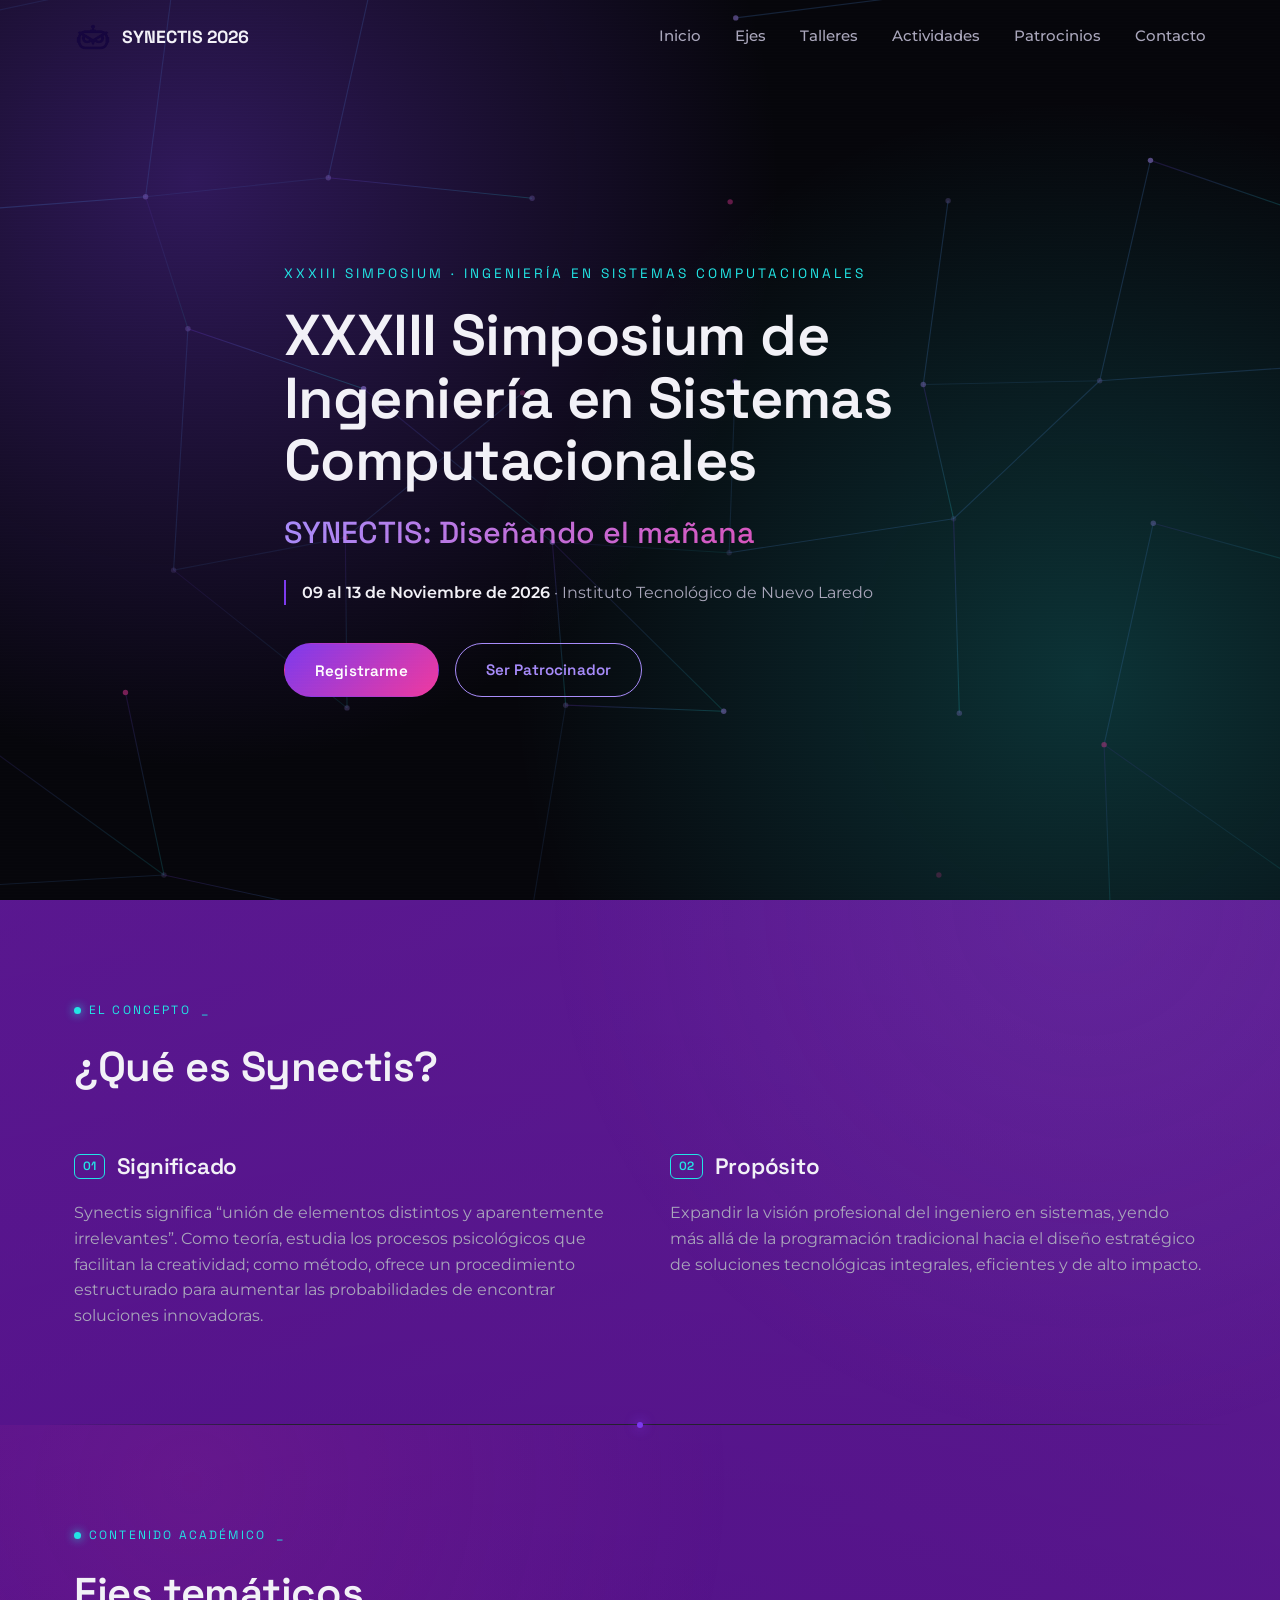
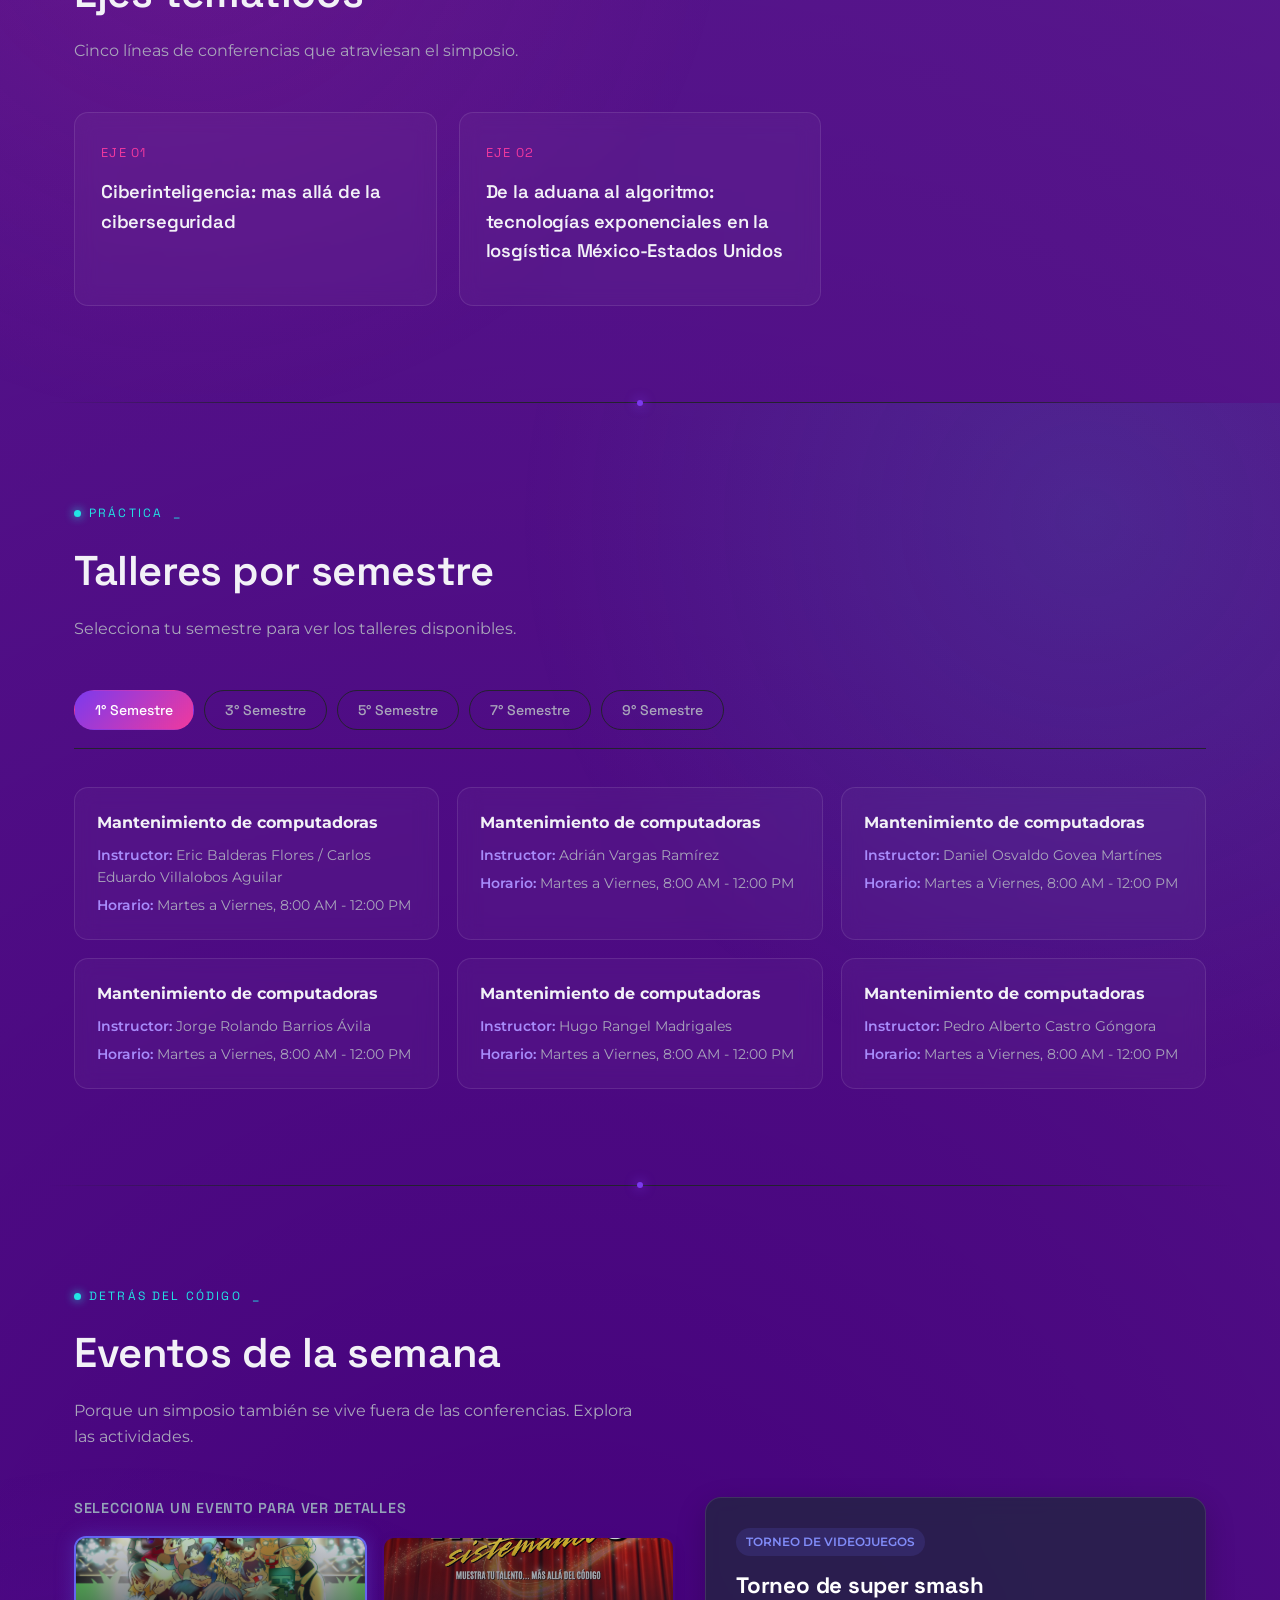
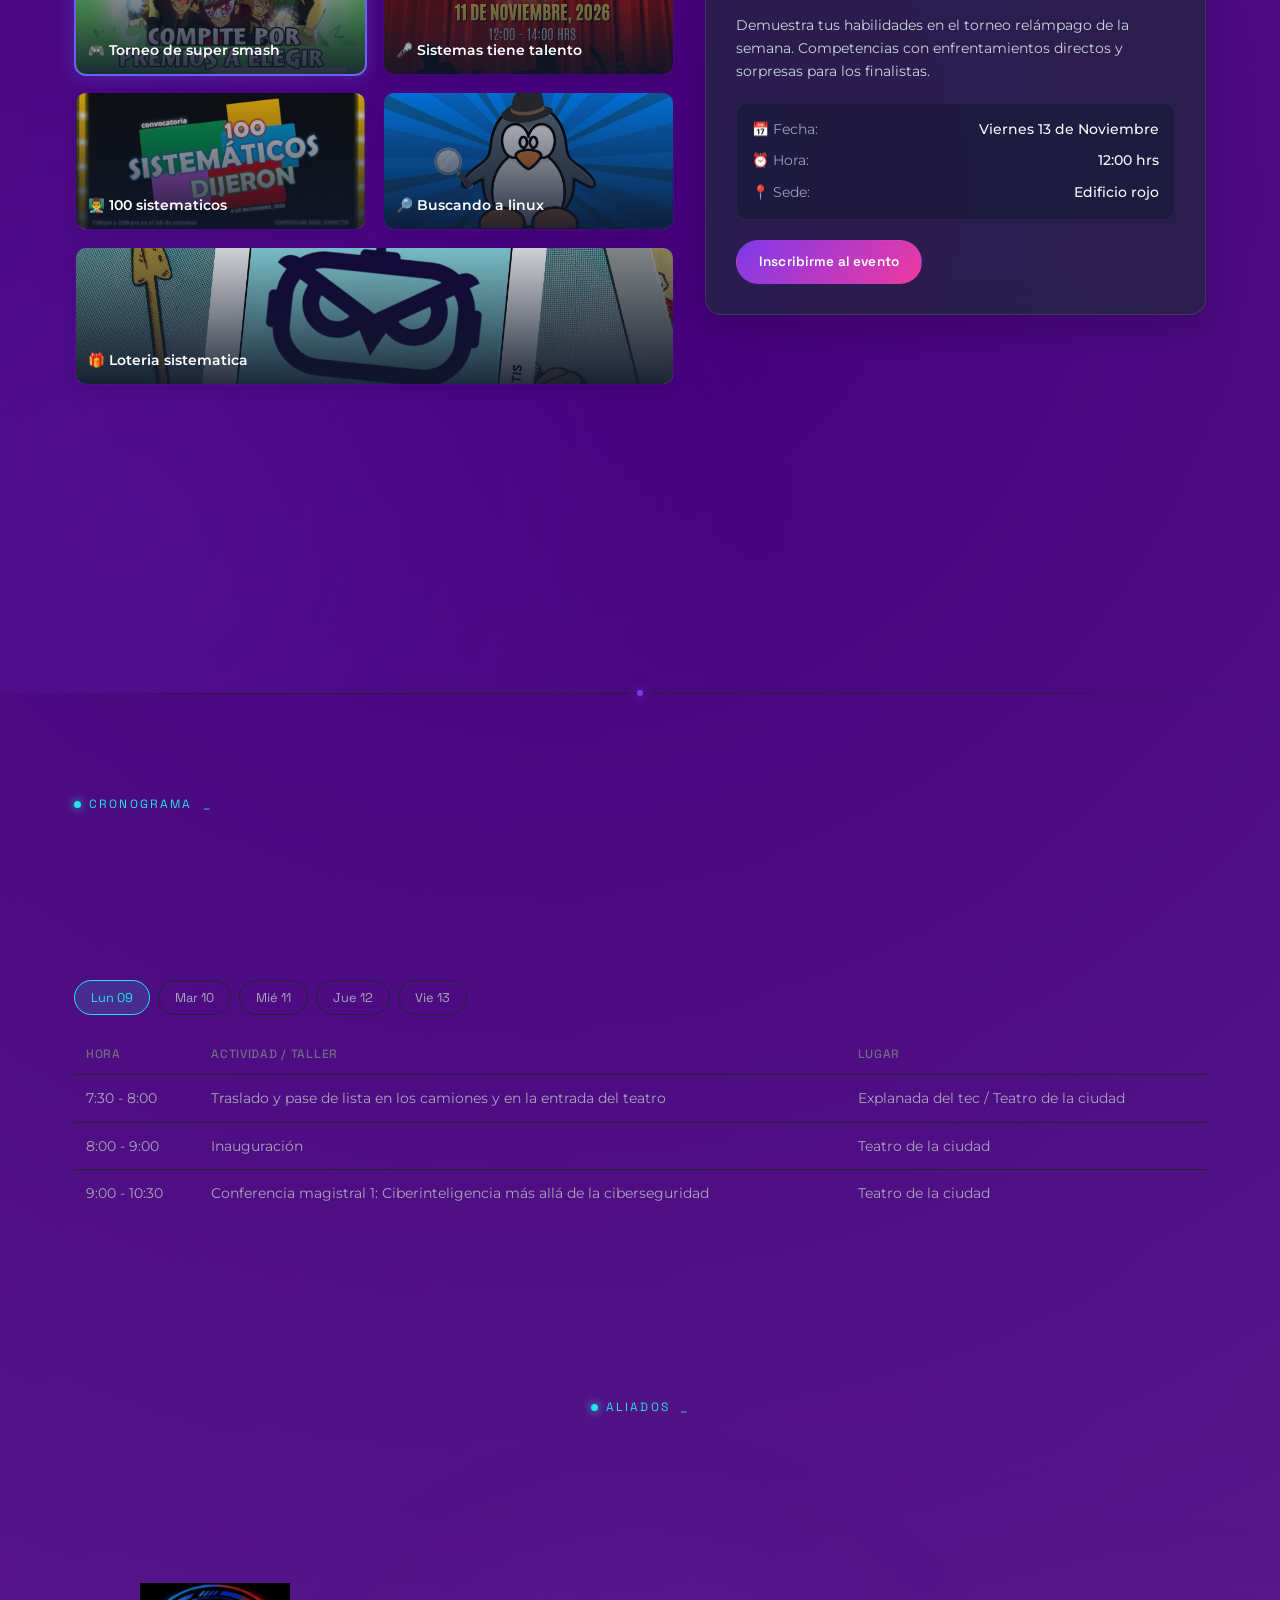
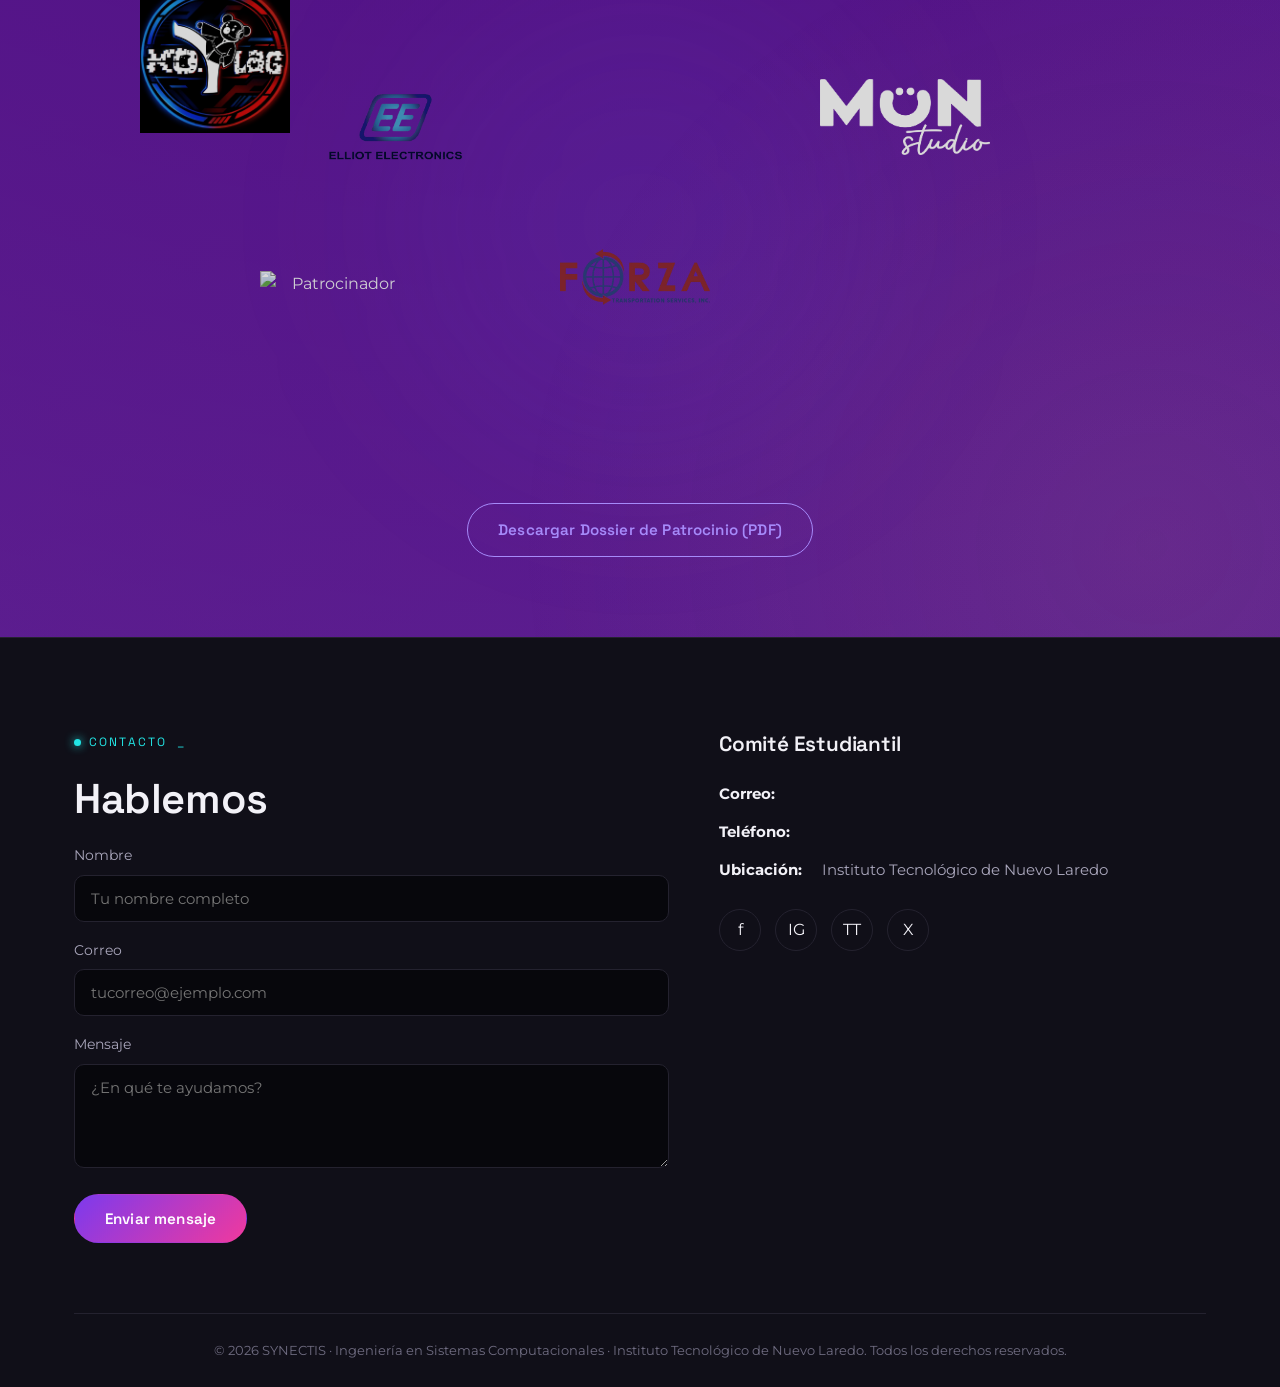
==== index.html @ a9368fb5 "intento 1" ====
<!DOCTYPE html>
<html lang="es">
<head>
<meta charset="UTF-8">
<meta name="viewport" content="width=device-width, initial-scale=1.0">
<title>SYNECTIS 2026 · Diseñando el mañana</title>
<meta name="description" content="XXXIII Simposium de Ingeniería en Sistemas Computacionales — Instituto Tecnológico de Nuevo Laredo">

<link rel="preconnect" href="https://fonts.googleapis.com">
<link rel="preconnect" href="https://fonts.gstatic.com" crossorigin>
<link href="https://fonts.googleapis.com/css2?family=Space+Grotesk:wght@400;500;600;700&family=Montserrat:wght@300;400;500;600;700&display=swap" rel="stylesheet">

<link rel="stylesheet" href="css/styles.css">
</head>
<body>

<!-- ============================================================
     FONDO INTERACTIVO GLOBAL (retro/videojuego)
     Canvas fijo detrás de TODO el sitio: grid + partículas que
     reaccionan al mouse. Se dibuja en js/script.js.
     ============================================================ -->
<canvas class="bg-canvas" id="bgCanvas" aria-hidden="true"></canvas>
<div class="bg-vignette" aria-hidden="true"></div>
<div class="crt-overlay" aria-hidden="true"></div>

<!-- ============================================================
     NAVBAR
     ============================================================ -->
<header class="navbar" id="navbar">
  <div class="container nav-inner">
    <a href="#inicio" class="nav-logo">
      <!-- AQUÍ VA EL LOGO DEL EVENTO (reemplaza el src) -->
      <img src="assets\img\ISC LOGO-01 (1).png" alt="Logo SYNECTIS 2026">
      SYNECTIS 2026
    </a>

    <nav class="nav-links">
      <a href="#inicio">Inicio</a>
      <a href="#ejes">Ejes</a>
      <a href="#talleres">Talleres</a>
      <a href="#experiencia">Actividades</a>
      <a href="#patrocinios">Patrocinios</a>
      <a href="#contacto">Contacto</a>
    </nav>

    <button class="nav-toggle" id="navToggle" aria-label="Abrir menú" aria-expanded="false">☰</button>
  </div>

  <div class="mobile-menu" id="mobileMenu">
    <a href="#inicio">Inicio</a>
    <a href="#ejes">Ejes</a>
    <a href="#talleres">Talleres</a>
    <a href="#experiencia">Actividades</a>
    <a href="#patrocinios">Patrocinios</a>
    <a href="#contacto">Contacto</a>
  </div>
</header>

<!-- ============================================================
     HERO / INICIO
     ============================================================ -->
<section class="hero" id="inicio">
  <!-- VIDEO DE FONDO -->
  <video class="hero-video" autoplay muted loop playsinline poster="https://via.placeholder.com/1200x800/0a0a12/7c3aed?text=SYNECTIS+2026">
    <source src="assets\video\Animacin de Logotipo 3D_0p.mp4" type="video/mp4">
  </video>
  <div class="hero-overlay" aria-hidden="true"></div>

  <svg class="hero-grid-canvas" id="synapseSvg" viewBox="0 0 1200 800" preserveAspectRatio="xMidYMid slice" aria-hidden="true"></svg>

  <div class="container hero-content">
    <span class="hero-kicker">XXXIII Simposium · Ingeniería en Sistemas Computacionales</span>
    <h1 class="hero-title">
     XXXIII Simposium de Ingeniería en Sistemas Computacionales
    </h1>
    <p class="hero-subtitle">SYNECTIS: Diseñando el mañana</p>
    <p class="hero-meta">
      <strong>09 al 13 de Noviembre de 2026</strong> · Instituto Tecnológico de Nuevo Laredo
    </p>
    <div class="hero-ctas">
      <button type="button" class="btn btn-primary" data-open-modal="registro">Registrarme</button>
      <a href="#patrocinios" class="btn btn-outline">Ser Patrocinador</a>
    </div>
  </div>
</section>

<!-- ============================================================
     CONCEPTO — ¿QUÉ ES SYNECTIS?
     ============================================================ -->
<section id="concepto">
  <div class="container">
    <span class="eyebrow">El concepto</span>
    <h2 class="section-title">¿Qué es Synectis?</h2>
    <p class="section-sub"><!-- AQUÍ VA UNA BREVE INTRODUCCIÓN AL CONCEPTO DEL EVENTO --></p>

    <div class="concept-grid">
      <div class="concept-col">
        <h3><span>01</span> Significado</h3>
        <p>Synectis significa  “unión de elementos distintos y aparentemente irrelevantes”. 
Como teoría, estudia los procesos psicológicos que facilitan la creatividad; como
método, ofrece un procedimiento estructurado para aumentar las probabilidades
de encontrar soluciones innovadoras.
        </p>
      </div>
      <div class="concept-col">
        <h3><span>02</span> Propósito</h3>
        <p>
          Expandir la visión profesional del ingeniero en sistemas, yendo más allá de la
programación tradicional hacia el diseño estratégico de soluciones tecnológicas
integrales, eficientes y de alto impacto.
        </p>
      </div>
    </div>
  </div>
</section>

<div class="thread-divider container"></div>

<!-- ============================================================
     EJES TEMÁTICOS
     ============================================================ -->
<section id="ejes">
  <div class="container">
    <span class="eyebrow">Contenido académico</span>
    <h2 class="section-title">Ejes temáticos</h2>
    <p class="section-sub">Cinco líneas de conferencias que atraviesan el simposio.</p>

    <div class="ejes-grid">
      <article class="card">
        <span class="card-index">EJE 01</span>
        <h4>Ciberinteligencia: mas allá de la ciberseguridad</h4>
        <p><!-- AQUÍ VAN LOS SUBTEMAS / DESCRIPCIÓN DEL EJE 1 --></p>
      </article>
      <article class="card">
        <span class="card-index">EJE 02</span>
        <h4>De la aduana al algoritmo: tecnologías exponenciales en la losgística México-Estados Unidos</h4>
        <p><!-- AQUÍ VAN LOS SUBTEMAS / DESCRIPCIÓN DEL EJE 2 --></p>
      </article>
    </div>
  </div>
</section>

<div class="thread-divider container"></div>

<!-- ============================================================
     TALLERES POR SEMESTRE — TABS
     ============================================================ -->
<section id="talleres">
  <div class="container">
    <span class="eyebrow">Práctica</span>
    <h2 class="section-title">Talleres por semestre</h2>
    <p class="section-sub">Selecciona tu semestre para ver los talleres disponibles.</p>

    <div class="tabs-bar" role="tablist" id="tabsBar">
      <button class="tab-btn active" data-tab="sem1" role="tab" aria-selected="true">1° Semestre</button>
      <button class="tab-btn" data-tab="sem3" role="tab" aria-selected="false">3° Semestre</button>
      <button class="tab-btn" data-tab="sem5" role="tab" aria-selected="false">5° Semestre</button>
      <button class="tab-btn" data-tab="sem7" role="tab" aria-selected="false">7° Semestre</button>
      <button class="tab-btn" data-tab="sem9" role="tab" aria-selected="false">9° Semestre</button>
    </div>

    <!-- 1° SEMESTRE -->
    <div class="tab-panel active" id="sem1">
      <div class="taller-grid">
        <div class="taller-card">
          <h5>Mantenimiento de computadoras</h5>
          <div class="taller-meta">
            <span><b>Instructor:</b> Eric Balderas Flores / Carlos Eduardo Villalobos Aguilar</span>
            <span><b>Horario:</b> Martes a Viernes, 8:00 AM - 12:00 PM</span>
          </div>
        </div>
        <div class="taller-card">
          <h5>Mantenimiento de computadoras</h5>
          <div class="taller-meta">
            <span><b>Instructor:</b> Adrián Vargas Ramírez</span>
            <span><b>Horario:</b> Martes a Viernes, 8:00 AM - 12:00 PM</span>
          </div>
        </div>
        <div class="taller-card">
          <h5>Mantenimiento de computadoras</h5>
          <div class="taller-meta">
            <span><b>Instructor:</b> Daniel Osvaldo Govea Martínes</span>
            <span><b>Horario:</b> Martes a Viernes, 8:00 AM - 12:00 PM</span>
          </div>
        </div>
        <div class="taller-card">
          <h5>Mantenimiento de computadoras</h5>
          <div class="taller-meta">
            <span><b>Instructor:</b> Jorge Rolando Barrios Ávila</span>
            <span><b>Horario:</b> Martes a Viernes, 8:00 AM - 12:00 PM</span>
          </div>
        </div>
        <div class="taller-card">
          <h5>Mantenimiento de computadoras</h5>
          <div class="taller-meta">
            <span><b>Instructor:</b> Hugo Rangel Madrigales</span>
            <span><b>Horario:</b> Martes a Viernes, 8:00 AM - 12:00 PM</span>
          </div>
        </div>
        <div class="taller-card">
          <h5>Mantenimiento de computadoras</h5>
          <div class="taller-meta">
            <span><b>Instructor:</b> Pedro Alberto Castro Góngora</span>
            <span><b>Horario:</b> Martes a Viernes, 8:00 AM - 12:00 PM</span>
          </div>
        </div>
      </div>
    </div>

    <!-- 3° SEMESTRE -->
    <div class="tab-panel" id="sem3">
      <div class="taller-grid">
        <div class="taller-card">
          <h5>Python Tiene documentación, las personas no</h5>
          <div class="taller-meta">
            <span><b>Instructor:</b> Francisco Bolivar Castañeda Mora</span>
            <span><b>Horario:</b> Martes a Viernes, 8:00 AM - 12:00 PM</span>
          </div>
        </div>
        <div class="taller-card">
          <h5>Circuito Cerrado de Videovigilancia</h5>
          <div class="taller-meta">
            <span><b>Instructor:</b>César Martín Hernández</span>
            <span><b>Horario:</b> Martes a Viernes, 8:00 AM - 12:00 PM</span>
          </div>
        </div>
        <div class="taller-card">
          <h5>Fundamentos de CiberInteligencia</h5>
          <div class="taller-meta">
            <span><b>Instructor:</b> Gustavo Guzmán Hernández</span>
            <span><b>Horario:</b> Martes y miércoles, 8:00 AM - 12:00 PM</span>
          </div>
        </div>
        <div class="taller-card">
          <h5>Seduciendo a godot(Diseño de videojuegos)</h5>
          <div class="taller-meta">
            <span><b>Instructor:</b> Adrián Ramírez Hernández</span>
            <span><b>Horario:</b> Martes a Viernes, 8:00 AM - 12:00 PM</span>
          </div>
        </div>
        <div class="taller-card">
          <h5>Vibe coding vs Programador IA Agéntica</h5>
          <div class="taller-meta">
            <span><b>Instructor:</b> Gabriel Celis Maya</span>
            <span><b>Horario:</b> Martes a Viernes, 8:00 AM - 12:00 PM</span>
          </div>
        </div>
      </div>
    </div>

    <!-- 5° SEMESTRE -->
    <div class="tab-panel" id="sem5">
      <div class="taller-grid">
        <div class="taller-card">
          <h5>Building AI Agents with LangChain & LangGraph</h5>
          <div class="taller-meta">
            <span><b>Instructor:</b>Jaime Sebastián Tenorio Rios</span>
            <span><b>Horario:</b>Martes a Viernes, 8:00 AM - 12:00 PM</span>
          </div>
        </div>
        <div class="taller-card">
          <h5>CFDI 4.0  para Programadores: Estructura y Reglas de Procesamiento</h5>
          <div class="taller-meta">
            <span><b>Instructor:</b>Jesús Antonio Ramírez</span>
            <span><b>Horario:</b>Martes a jueves, 8:00 AM - 12:00 PM</span>
          </div>
        </div>
        <div class="taller-card">
          <h5>Power BI – Análisis de Datos Avanzado</h5>
          <div class="taller-meta">
            <span><b>Instructor:</b> Joaquín Salas Hernández</span>
            <span><b>Horario:</b> Martes a viernes, 8:00 AM - 12:00 PM</span>
          </div>
        </div>
      </div>
    </div>

    <!-- 7° SEMESTRE -->
    <div class="tab-panel" id="sem7">
      <div class="taller-grid">
        <div class="taller-card">
          <h5>Sistemas Expertos</h5>
          <div class="taller-meta">
            <span><b>Instructor:</b> Bruno López Takeyas</span>
            <span><b>Horario:</b> Martes a viernes, 8:00 AM - 12:00 PM</span>
          </div>
        </div>
        <div class="taller-card">
          <h5> Desarrollo de APIs con Nest.js: de la creación hasta el despliegue.</h5>
          <div class="taller-meta">
            <span><b>Instructor:</b> Joel Maldonado Canche</span>
            <span><b>Horario:</b> Martes a viernes, 8:00 AM - 11:00 AM</span>
          </div>
        </div>
        <div class="taller-card">
          <h5>Tecnologías de la información en la Gestión del Comercio Exterior</h5>
          <div class="taller-meta">
            <span><b>Instructor:</b> José Luis Ortega Ordaz</span>
            <span><b>Horario:</b> Martes a viernes, 8:00 AM - 12:00 PM</span>
          </div>
        </div>
      </div>
    </div>

    <!-- 9° SEMESTRE -->
    <div class="tab-panel" id="sem9">
      <div class="taller-grid">
        <div class="taller-card">
          <h5>(Aduanas, pedimentos, clasificación arancelaria, etc.)</h5>
          <div class="taller-meta">
            <span><b>Instructor:</b>Jesús Alejadro Mancilla</span>
            <span><b>Horario:</b> Martes a viernes, 8:00 AM - 12:00 PM</span>
          </div>
        </div>
        <div class="taller-card">
          <h5>Ingeniero 360: Salud, Dinero y Éxito con ChatGPT</h5>
          <div class="taller-meta">
            <span><b>Instructor:</b> Alan Miguel Ordoñes Gomez</span>
            <span><b>Horario:</b> Martes a viernes, 4:00 PM - 7:00 PM</span>
          </div>
        </div>
      </div>
    </div>
  </div>
</section>

<div class="thread-divider container"></div>

<!-- ============================================================
     EXPERIENCIA Y RIFAS
     ============================================================ -->
<section id="experiencia">
  <div class="container">
    <span class="eyebrow">Detrás del código</span>
    <h2 class="section-title">Eventos de la semana</h2>
    <p class="section-sub">Porque un simposio también se vive fuera de las conferencias. Explora las actividades.</p>

    <!-- Contenedor Principal: Galería Interactiva + Tarjeta de Detalles -->
    <div class="events-interactive-wrapper">
      
      <!-- Carrusel / Galería de Imágenes de Eventos -->
      <div class="events-gallery">
        <h3 class="gallery-subtitle">Selecciona un evento para ver detalles</h3>
        
        <div class="events-grid-carousel">
          <!-- Evento 1 -->
          <div class="event-card-thumb active" data-event="1">
            <img src="imagenes/smash.png" alt="Torneo de Super Smash Bros">
            <div class="thumb-overlay">
              <span>🎮 Torneo de super smash</span>
            </div>
          </div>

          <!-- Evento 2 -->
          <div class="event-card-thumb" data-event="2">
            <img src="imagenes/talento.jpeg" alt="Sistemas tiene talento">
            <div class="thumb-overlay">
              <span>🎤 Sistemas tiene talento</span>
            </div>
          </div>

          <!-- Evento 3 -->
          <div class="event-card-thumb" data-event="3">
            <img src="imagenes/100 sistematicos.jpeg" alt="100 sistemáticos dijeron">
            <div class="thumb-overlay">
              <span>👨‍🏫 100 sistematicos</span>
            </div>
          </div>

          <!-- Evento 4 -->
          <div class="event-card-thumb" data-event="4">
            <img src="imagenes/linux.jpeg" alt="Buscando a Linux">
            <div class="thumb-overlay">
              <span>🔎 Buscando a linux</span>
            </div>
          </div>

          <!-- Evento 5 -->
          <div class="event-card-thumb" data-event="5">
            <img src="imagenes/loteria.jpeg" alt="Lotería sistemática">
            <div class="thumb-overlay">
              <span>🎁 Loteria sistematica</span>
            </div>
          </div>
        </div>
      </div>

      <!-- Panel de Datos Generales del Evento Seleccionado -->
      <div class="event-details-card" id="eventDetailsPanel">
        <div class="event-badge" id="eventBadge">Torneo de videojuegos</div>
        <h3 class="event-title-display" id="eventTitle">Torneo de super smash</h3>
        <p class="event-desc-display" id="eventDesc">
          Demuestra tus habilidades en el torneo relámpago de la semana. Competencias con enfrentamientos directos y sorpresas para los finalistas.
        </p>

        <div class="event-meta-grid">
          <div class="meta-item">
            <span class="meta-label">📅 Fecha:</span>
            <span class="meta-val" id="eventDate">Viernes 13 de Noviembre</span>
          </div>
          <div class="meta-item">
            <span class="meta-label">⏰ Hora:</span>
            <span class="meta-val" id="eventTime">12:00 hrs</span>
          </div>
          <div class="meta-item">
            <span class="meta-label">📍 Sede:</span>
            <span class="meta-val" id="eventLocation">Edificio rojo</span>
          </div>
        </div>

        <div class="event-action-footer">
          <a  href="https://forms.gle/Rv72wKBphrfm9ShL8" type="button" class="btn btn-primary btn-small" data-open-modal="registro">Inscribirme al evento</a>
        </div>
      </div>

    </div>

    <!-- Sección de Rifas -->
    <div class="raffle-card mt-8">
      <span class="raffle-label">Destacado de la rifa</span>
      <h3 class="raffle-title">Premios mayores Synectis 2026</h3>
      <div class="raffle-prizes">
        <div class="prize-row">
          <span class="prize-name">MacBook Neo 2026</span>
          <span class="prize-tag">1er lugar</span>
        </div>
        <div class="prize-row">
          <span class="prize-name">iPhone 17</span>
          <span class="prize-tag">2do lugar</span>
        </div>
        <div class="prize-row">
          <span class="prize-name">Kit Pro para Ingenieros / Gadgets</span>
          <span class="prize-tag">3er lugar</span>
        </div>
      </div>
      <button type="button" class="btn btn-outline btn-small" data-open-modal="registro">Consultar bases de la rifa</button>
    </div>

  </div>
</section>

<div class="thread-divider container"></div>

<section id="itinerario-portal">
    <div class="container">
      <span class="eyebrow">Cronograma</span>
      <h2 class="section-title">Itinerario completo</h2>
      <p class="section-sub">Consulta el cronograma general del simposio, día por día.</p>

      <div class="itin-tabs" id="portalItinTabs">
        <button type="button" class="itin-tab-btn active" data-itin-day="pd1">Lun 09</button>
        <button type="button" class="itin-tab-btn" data-itin-day="pd2">Mar 10</button>
        <button type="button" class="itin-tab-btn" data-itin-day="pd3">Mié 11</button>
        <button type="button" class="itin-tab-btn" data-itin-day="pd4">Jue 12</button>
        <button type="button" class="itin-tab-btn" data-itin-day="pd5">Vie 13</button>
      </div>

      <div class="itin-day active" data-itin-panel="pd1">
        <table class="itin-table">
          <thead><tr><th>Hora</th><th>Actividad / Taller</th><th>Lugar</th></tr></thead>
          <tbody>
            <tr><td>7:30 - 8:00 </td><td>Traslado y pase de lista en los camiones y en la entrada del teatro</td><td>Explanada del tec / Teatro de la ciudad</td></tr>
            <tr><td>8:00 - 9:00</td><td>Inauguración</td><td>Teatro de la ciudad</td></tr>
            <tr><td>9:00 - 10:30</td><td>Conferencia magistral 1: Ciberinteligencia más allá de la ciberseguridad</td><td>Teatro de la ciudad</td></tr>
          </tbody>
        </table>
      </div>

      <div class="itin-day" data-itin-panel="pd2">
        <table class="itin-table">
          <thead><tr><th>Hora</th><th>Actividad / Taller</th><th>Lugar</th></tr></thead>
          <tbody>
            <tr><td><!-- HORA --></td><td><!-- AQUÍ VA LA CONFERENCIA/TALLER DEL DÍA 2 --></td><td><!-- LUGAR --></td></tr>
            <tr><td><!-- HORA --></td><td><!-- AQUÍ VA OTRA ACTIVIDAD DEL DÍA 2 --></td><td><!-- LUGAR --></td></tr>
          </tbody>
        </table>
      </div>

      <div class="itin-day" data-itin-panel="pd3">
        <table class="itin-table">
          <thead><tr><th>Hora</th><th>Actividad / Taller</th><th>Lugar</th></tr></thead>
          <tbody>
            <tr><td><!-- HORA --></td><td><!-- AQUÍ VA LA CONFERENCIA/TALLER DEL DÍA 3 --></td><td><!-- LUGAR --></td></tr>
            <tr><td><!-- HORA --></td><td><!-- AQUÍ VA OTRA ACTIVIDAD DEL DÍA 3 --></td><td><!-- LUGAR --></td></tr>
          </tbody>
        </table>
      </div>

      <div class="itin-day" data-itin-panel="pd4">
        <table class="itin-table">
          <thead><tr><th>Hora</th><th>Actividad / Taller</th><th>Lugar</th></tr></thead>
          <tbody>
            <tr><td><!-- HORA --></td><td><!-- AQUÍ VA LA CONFERENCIA/TALLER DEL DÍA 4 --></td><td><!-- LUGAR --></td></tr>
            <tr><td><!-- HORA --></td><td>Torneo de videojuegos</td><td><!-- LUGAR --></td></tr>
          </tbody>
        </table>
      </div>

      <div class="itin-day" data-itin-panel="pd5">
        <table class="itin-table">
          <thead><tr><th>Hora</th><th>Actividad / Taller</th><th>Lugar</th></tr></thead>
          <tbody>
            <tr><td><!-- HORA --></td><td>Rifa de premios mayores</td><td><!-- LUGAR --></td></tr>
            <tr><td><!-- HORA --></td><td>Show de comedia</td><td><!-- LUGAR --></td></tr>
            <tr><td><!-- HORA --></td><td>Clausura</td><td><!-- LUGAR --></td></tr>
          </tbody>
        </table>
      </div>
    </div>
  </section>

<!-- ============================================================
     PATROCINADORES
     ============================================================ -->
<section id="patrocinios" class="sponsors-floating-section">
  <div class="container">
    <span class="eyebrow">Aliados</span>
    <h2 class="section-title">Patrocinadores</h2>
    <p class="section-sub">Empresas e instituciones que hacen posible Synectis 2026.</p>

    <!-- Contenedor con distribución libre sin círculos de fondo -->
    <div class="floating-sponsors-container">
      <div class="glow-backdrop"></div>

      <!-- Patrocinador 1 -->
      <a href="https://elliot-electronics.com/" target="_blank" class="sponsor-item pos-1 float-1" data-name="Elliot Electronics">
        <img src="imagenes/eliotelectronics-removebg-preview.png" alt="Elliot Electronics">
        <div class="sponsor-tooltip">Elliot Electronics <span>Visitar sitio ↗</span></div>
      </a>

      <!-- Patrocinador 2 -->
      <a href="https://forzanafta.com/services/" target="_blank" class="sponsor-item pos-2 float-2" data-name="Forza">
        <img src="imagenes/logo-forza-header-sm-removebg-preview (1).png" alt="Forza">
        <div class="sponsor-tooltip">Forza Transportation <span>Visitar sitio ↗</span></div>
      </a>

      <!-- Patrocinador 3 -->
      <a href="https://www.facebook.com/mon.designe" target="_blank" class="sponsor-item pos-3 float-3" data-name="Mün Studio">
        <img src="imagenes/MON STUDIOXD.png" alt="Mün Studio">
        <div class="sponsor-tooltip">Mün Studio <span>Visitar sitio ↗</span></div>
      </a>

      <!-- Puedes agregar más patrocinadores aquí de forma idéntica -->
      <a href="http://www.dylka.com.mx/" target="_blank" class="sponsor-item pos-4 float-1" data-name="dylK">
        <img src="imagenes/logo.png.crdownload" alt="Patrocinador">
        <div class="sponsor-tooltip">Otro Patrocinador <span>Visitar sitio ↗</span></div>
      </a>

      <a href="https://www.instagram.com/k.olagz/" target="_blank" class="sponsor-item pos-5 float-2" data-name="koalag">
        <img src="imagenes/koalag.jpeg" alt="koalag">
        <div class="sponsor-tooltip">Otro Patrocinador <span>Visitar sitio ↗</span></div>
      </a>
    </div>
    

    <div class="sponsor-cta">
      <a href="documentos/WhatsApp Scan 2026-09-17 at 1.29.26 p. m..pdf" class="btn btn-outline">Descargar Dossier de Patrocinio (PDF)</a>
    </div>
  </div>
</section>

<!-- ============================================================
     FOOTER Y CONTACTO
     ============================================================ -->
<footer id="contacto">
  <div class="container">
    <div class="footer-grid">
      <div>
        <span class="eyebrow">Contacto</span>
        <h2 class="section-title">Hablemos</h2>
        <form id="contactForm" novalidate>
          <div class="form-field" data-field="nombre">
            <label for="nombre">Nombre</label>
            <input type="text" id="nombre" name="nombre" placeholder="Tu nombre completo">
            <span class="field-error-msg">Por favor escribe tu nombre.</span>
          </div>
          <div class="form-field" data-field="correo">
            <label for="correo">Correo</label>
            <input type="email" id="correo" name="correo" placeholder="tucorreo@ejemplo.com">
            <span class="field-error-msg">Escribe un correo válido.</span>
          </div>
          <div class="form-field" data-field="mensaje">
            <label for="mensaje">Mensaje</label>
            <textarea id="mensaje" name="mensaje" rows="4" placeholder="¿En qué te ayudamos?"></textarea>
            <span class="field-error-msg">Escribe tu mensaje.</span>
          </div>
          <button type="submit" class="btn btn-primary">Enviar mensaje</button>
          <p class="form-status" id="formStatus">¡Gracias! Tu mensaje fue enviado.</p>
        </form>
      </div>

      <div class="contact-info">
        <h3>Comité Estudiantil</h3>
        <div class="contact-line"><b>Correo:</b>&nbsp; <!-- AQUÍ VA EL CORREO DE CONTACTO --></div>
        <div class="contact-line"><b>Teléfono:</b>&nbsp; <!-- AQUÍ VA EL TELÉFONO DE CONTACTO --></div>
        <div class="contact-line"><b>Ubicación:</b>&nbsp; Instituto Tecnológico de Nuevo Laredo</div>

        <div class="social-row">
          <!-- AQUÍ VAN LOS ENLACES REALES A REDES SOCIALES -->
          <a href="#" aria-label="Facebook">f</a>
          <a href="#" aria-label="Instagram">IG</a>
          <a href="#" aria-label="TikTok">TT</a>
          <a href="#" aria-label="X">X</a>
        </div>
      </div>
    </div>

    <div class="footer-bottom">
      © 2026 SYNECTIS · Ingeniería en Sistemas Computacionales · Instituto Tecnológico de Nuevo Laredo. Todos los derechos reservados.
    </div>
  </div>
</footer>

<script src="js/bg-interactive.js" defer></script>
<script src="js/script.js" defer></script>
</body>
</html>
---- css/styles.css ----
/* ============================================================
   SYNECTIS 2026 — TOKENS DE DISEÑO
   Concepto: "Synectis" = síntesis de elementos distintos.
   El elemento firma es una red de nodos que se conectan y laten
   (SVG animado), presente en el hero y como hilo conductor sutil
   entre secciones — representa la unión de ideas/disciplinas.
   ============================================================ */
:root{
  --bg-deep:      #07070c;
  --bg-panel:     #100f18;
  --bg-panel-2:   #16141f;
  --line:         #24222f;

  --purple:       #7c3aed;
  --purple-deep:  #4c1d95;
  --violet:       #a78bfa;
  --neon-cyan:    #22e5e5;
  --neon-pink:    #f0399e;

  --text:         #f2f1f7;
  --text-dim:     #a9a6bb;
  --text-faint:   #706d82;

  --font-display: 'Space Grotesk', sans-serif;
  --font-body:    'Montserrat', sans-serif;

  --radius: 14px;
  --container: 1180px;
}


*{ margin:0; padding:0; box-sizing:border-box; }

html{ scroll-behavior:smooth; }

/* ============================================================
   FONDO ATMOSFÉRICO DEL BODY
   Degradado radial oscuro (morado profundo + azul medianoche)
   que se desplaza lento en bucle, para dar sensación de
   "atmósfera tecnológica" viva en vez de un negro plano.
   Nota: html no lleva background para que este degradado se
   propague como fondo del viewport, quedando DEBAJO del canvas
   interactivo de partículas (que sigue visible encima).
   ============================================================ */
body{
  color:var(--text);
  font-family:var(--font-body);
  font-weight:400;
  line-height:1.6;
  overflow-x:hidden;
  background:
    radial-gradient(circle at 20% 25%, #44007b 0%, transparent 55%),
    radial-gradient(circle at 80% 75%, #6411b8 0%, transparent 55%),
    linear-gradient(135deg, #702da7, #b4a3c3);
  background-size:220% 220%;
  animation:bgFlow 22s ease-in-out infinite alternate;
}
@keyframes bgFlow{
  0%{   background-position:0% 20%, 100% 80%, 0% 0%; }
  50%{  background-position:60% 50%, 40% 50%, 100% 100%; }
  100%{ background-position:100% 80%, 0% 20%, 0% 0%; }
}
@media (prefers-reduced-motion: reduce){
  body{ animation:none; }
}

@media (prefers-reduced-motion: reduce){
  *{ animation-duration:0.01ms !important; animation-iteration-count:1 !important; transition-duration:0.01ms !important; scroll-behavior:auto !important; }
}

img{ max-width:100%; display:block; }
a{ color:inherit; text-decoration:none; }
ul{ list-style:none; }
button{ font-family:inherit; cursor:pointer; }

.container{
  width:100%;
  max-width:var(--container);
  margin:0 auto;
  padding:0 24px;
}

/* ============================================================
   FONDO INTERACTIVO GLOBAL (retro/videojuego)
   El canvas #bgCanvas dibuja un grid + red de partículas que
   reacciona al mouse — vive DETRÁS de todo el sitio, no solo
   en el hero. Ver js/bg-interactive.js.
   ============================================================ */
.bg-canvas{
  position:fixed;
  inset:0;
  z-index:-3;
  width:100%; height:100%;
  display:block;
  background:transparent;
}
.bg-vignette{
  position:fixed;
  inset:0;
  z-index:-2;
  pointer-events:none;
  background:
    radial-gradient(circle at 50% 0%, rgba(124,58,237,0.14), transparent 55%),
    radial-gradient(circle at 100% 100%, rgba(34,229,229,0.09), transparent 50%),
    radial-gradient(ellipse at center, transparent 35%, rgba(7,7,12,0.7) 100%);
}
/* Textura de "líneas de escaneo" tipo pantalla CRT retro sobre todo el sitio */
.crt-overlay{
  position:fixed;
  inset:0;
  z-index:9999;
  pointer-events:none;
  background:repeating-linear-gradient(
    to bottom,
    rgba(255,255,255,0.035) 0px,
    rgba(255,255,255,0.035) 1px,
    transparent 1px,
    transparent 3px
  );
  mix-blend-mode:overlay;
  opacity:0.45;
}
@media (prefers-reduced-motion: reduce){
  .crt-overlay{ opacity:0.2; }
}

.eyebrow{
  display:inline-flex;
  align-items:center;
  gap:8px;
  font-family:var(--font-display);
  font-size:0.75rem;
  letter-spacing:0.18em;
  text-transform:uppercase;
  color:var(--neon-cyan);
  margin-bottom:14px;
}
.eyebrow::before{
  content:'';
  width:7px; height:7px;
  border-radius:50%;
  background:var(--neon-cyan);
  box-shadow:0 0 10px var(--neon-cyan);
  animation:pulseDot 1.6s ease-in-out infinite;
}
.eyebrow::after{
  content:'_';
  color:var(--neon-cyan);
  animation:blinkCursor 1s steps(1) infinite;
  margin-left:2px;
}
@keyframes pulseDot{
  0%, 100%{ transform:scale(1); opacity:1; }
  50%{ transform:scale(1.5); opacity:0.6; }
}
@keyframes blinkCursor{ 50%{ opacity:0; } }

h1,h2,h3,h4{ font-family:var(--font-display); font-weight:600; letter-spacing:-0.01em; }

.section-title{
  font-size:clamp(1.8rem, 4vw, 2.6rem);
  margin-bottom:12px;
}
.section-sub{
  color:var(--text-dim);
  max-width:560px;
  font-weight:400;
  margin-bottom:48px;
}

section{ position:relative; padding:96px 0; }

/* divisor tipo "hilo de nodos" entre secciones */
.thread-divider{
  height:1px;
  background:linear-gradient(90deg, transparent, var(--line) 20%, var(--line) 80%, transparent);
  position:relative;
}
.thread-divider::before{
  content:'';
  position:absolute; left:50%; top:50%;
  width:6px; height:6px; border-radius:50%;
  background:var(--purple);
  box-shadow:0 0 12px var(--purple);
  transform:translate(-50%,-50%);
}

/* ============================================================
   BOTONES
   ============================================================ */
.btn{
  display:inline-flex;
  align-items:center;
  justify-content:center;
  gap:8px;
  padding:14px 30px;
  border-radius:999px;
  font-family:var(--font-display);
  font-size:0.95rem;
  font-weight:600;
  letter-spacing:0.01em;
  border:1px solid transparent;
  transition:transform .25s ease, box-shadow .25s ease, background .25s ease, border-color .25s ease;
  white-space:nowrap;
}
.btn-primary{
  background:linear-gradient(135deg, var(--purple), var(--neon-pink));
  color:#fff;
  box-shadow:0 0 0 rgba(124,58,237,0);
}
.btn-primary:hover{
  box-shadow:0 0 28px rgba(168,85,247,0.55);
  transform:translateY(-2px);
}
.btn-outline{
  background:transparent;
  border-color:var(--violet);
  color:var(--violet);
}
.btn-outline:hover{
  background:rgba(167,139,250,0.1);
  border-color:var(--neon-cyan);
  color:var(--neon-cyan);
  transform:translateY(-2px);
}
.btn-small{ padding:10px 22px; font-size:0.85rem; }
.btn:active{ transform:translateY(1px) scale(0.97); }

/* ============================================================
   NAVBAR
   ============================================================ */
.navbar{
  position:fixed;
  top:0; left:0; right:0;
  z-index:1000;
  padding:18px 0;
  background:transparent;
  transition:background .35s ease, padding .35s ease, backdrop-filter .35s ease, border-color .35s ease;
  border-bottom:1px solid transparent;
}
.navbar.scrolled{
  background:rgba(7,7,12,0.85);
  backdrop-filter:blur(14px);
  padding:12px 0;
  border-bottom:1px solid var(--line);
}
.nav-inner{
  display:flex;
  align-items:center;
  justify-content:space-between;
  gap:20px;
}
.nav-logo{
  display:flex;
  align-items:center;
  gap:10px;
  font-family:var(--font-display);
  font-weight:700;
  font-size:1.1rem;
}
.nav-logo img{
  height:38px; width:38px;
  object-fit:contain;
  border-radius:8px;
}
.nav-links{
  display:none;
  align-items:center;
  gap:34px;
  font-size:0.92rem;
  font-weight:500;
  color:var(--text-dim);
}
.nav-links a{ position:relative; transition:color .2s ease; }
.nav-links a:hover{ color:var(--text); }
.nav-links a::after{
  content:'';
  position:absolute; left:0; bottom:-6px;
  width:0; height:2px;
  background:linear-gradient(90deg, var(--purple), var(--neon-cyan));
  transition:width .25s ease;
}
.nav-links a:hover::after{ width:100%; }

.nav-cta{ display:none; }
.nav-toggle{
  display:flex;
  background:none; border:none; color:var(--text);
  font-size:1.6rem;
}

.mobile-menu{
  display:none;
  flex-direction:column;
  gap:22px;
  padding:28px 24px 32px;
  background:rgba(10,10,16,0.98);
  border-bottom:1px solid var(--line);
}
.mobile-menu.open{ display:flex; }
.mobile-menu a{ font-weight:500; color:var(--text-dim); font-size:1rem; }

@media (min-width:900px){
  .nav-links{ display:flex; }
  .nav-cta{ display:inline-flex; }
  .nav-toggle{ display:none; }
}

/* ============================================================
   HERO
   ============================================================ */
.hero{
  position:relative;
  min-height:100vh;
  display:flex;
  align-items:center;
  padding-top:140px;
  padding-bottom:80px;
  background:var(--bg-deep);
  overflow:hidden;
}
/* Video de fondo del Hero */
.hero-video{
  position:absolute;
  inset:0;
  width:100%; height:100%;
  object-fit:cover;
  z-index:0;
}
/* Capa oscura + degradados de color sobre el video para mantener
   la legibilidad del texto y la identidad morada/neón */
.hero-overlay{
  position:absolute;
  inset:0;
  z-index:1;
  background:
    radial-gradient(circle at 15% 20%, rgba(124,58,237,0.35), transparent 45%),
    radial-gradient(circle at 85% 75%, rgba(34,229,229,0.2), transparent 45%),
    rgba(7,7,12,0.72);
}
.hero-grid-canvas{
  position:absolute;
  inset:0;
  width:100%; height:100%;
  opacity:0.55;
  pointer-events:none;
  z-index:2;
  transition:transform .35s ease-out;
}
.hero-content{
  position:relative;
  z-index:3;
  max-width:760px;
  transition:transform .25s ease-out;
}
.hero-kicker{
  font-family:var(--font-display);
  font-size:0.85rem;
  letter-spacing:0.22em;
  text-transform:uppercase;
  color:var(--neon-cyan);
  margin-bottom:20px;
  display:block;
}
.hero-title{
  font-size:clamp(2.2rem, 6vw, 3.6rem);
  line-height:1.08;
  margin-bottom:18px;
  cursor:default;
}
.hero-title:hover{ animation:heroGlitch 0.35s steps(2) infinite; }
@keyframes heroGlitch{
  0%{ text-shadow:2px 0 var(--neon-cyan), -2px 0 var(--neon-pink); transform:translate(0,0); }
  50%{ text-shadow:-2px 0 var(--neon-cyan), 2px 0 var(--neon-pink); transform:translate(1px,-1px); }
  100%{ text-shadow:2px 0 var(--neon-cyan), -2px 0 var(--neon-pink); transform:translate(0,0); }
}
@media (prefers-reduced-motion: reduce){
  .hero-title:hover{ animation:none; }
}
.hero-subtitle{
  font-family:var(--font-display);
  font-size:clamp(1.3rem, 3vw, 1.9rem);
  font-weight:500;
  background:linear-gradient(120deg, var(--violet), var(--neon-pink));
  -webkit-background-clip:text;
  background-clip:text;
  color:transparent;
  margin-bottom:22px;
}
.hero-meta{
  font-size:1rem;
  color:var(--text-dim);
  margin-bottom:38px;
  padding-left:16px;
  border-left:2px solid var(--purple);
}
.hero-meta strong{ color:var(--text); font-weight:600; }
.hero-ctas{
  display:flex;
  flex-wrap:wrap;
  gap:16px;
}

/* ============================================================
   CONCEPTO
   ============================================================ */
.concept-grid{
  display:grid;
  grid-template-columns:1fr;
  gap:40px;
}
@media (min-width:800px){
  .concept-grid{ grid-template-columns:1fr 1fr; gap:60px; }
}
.concept-col h3{
  font-size:1.4rem;
  margin-bottom:16px;
  display:flex;
  align-items:center;
  gap:12px;
}
.concept-col h3 span{
  font-size:0.75rem;
  color:var(--neon-cyan);
  border:1px solid var(--neon-cyan);
  border-radius:6px;
  padding:2px 8px;
  font-family:var(--font-display);
}
.concept-col p{ color:var(--text-dim); }

/* ============================================================
   EJES TEMÁTICOS — grid de tarjetas
   ============================================================ */
.ejes-grid{
  display:grid;
  grid-template-columns:1fr;
  gap:22px;
}
@media (min-width:640px){
  .ejes-grid{ grid-template-columns:1fr 1fr; }
}
@media (min-width:1000px){
  .ejes-grid{ grid-template-columns:repeat(3, 1fr); }
  .ejes-grid .card:nth-child(4),
  .ejes-grid .card:nth-child(5){ grid-column:span 1; }
}
.card{
  position:relative;
  overflow:hidden;
  background:rgba(255,255,255,0.03);
  border:1px solid rgba(255,255,255,0.1);
  backdrop-filter:blur(10px);
  -webkit-backdrop-filter:blur(10px);
  border-radius:var(--radius);
  padding:30px 26px;
  transition:transform .3s ease, border-color .3s ease, box-shadow .3s ease;
}
.card::before{
  content:'';
  position:absolute; inset:0;
  background:linear-gradient(120deg, transparent 40%, rgba(34,229,229,0.14) 50%, transparent 60%);
  transform:translateX(-130%);
  transition:transform .7s ease;
  pointer-events:none;
}
.card:hover::before{ transform:translateX(130%); }
.card:hover{
  transform:translateY(-6px);
  border-color:rgba(124,58,237,0.55);
  box-shadow:0 12px 40px rgba(124,58,237,0.35), 0 0 0 1px var(--neon-cyan) inset;
}
.card-index{
  font-family:var(--font-display);
  font-size:0.8rem;
  color:var(--neon-pink);
  letter-spacing:0.1em;
  margin-bottom:14px;
  display:block;
}
.card h4{ font-size:1.15rem; margin-bottom:10px; }
.card p{ color:var(--text-dim); font-size:0.92rem; }

/* ============================================================
   TALLERES — TABS
   ============================================================ */
.tabs-bar{
  display:flex;
  flex-wrap:wrap;
  gap:10px;
  margin-bottom:38px;
  border-bottom:1px solid var(--line);
  padding-bottom:18px;
}
.tab-btn{
  background:transparent;
  border:1px solid var(--line);
  color:var(--text-dim);
  padding:10px 20px;
  border-radius:999px;
  font-size:0.88rem;
  font-family:var(--font-display);
  font-weight:500;
  transition:all .25s ease;
}
.tab-btn:hover{ border-color:var(--violet); color:var(--text); }
.tab-btn.active{
  background:linear-gradient(135deg, var(--purple), var(--neon-pink));
  border-color:transparent;
  color:#fff;
}
.tab-panel{ display:none; }
.tab-panel.active{ display:block; animation:fadeIn .4s ease; }
@keyframes fadeIn{ from{opacity:0; transform:translateY(8px);} to{opacity:1; transform:translateY(0);} }

.taller-grid{
  display:grid;
  grid-template-columns:1fr;
  gap:18px;
}
@media (min-width:700px){
  .taller-grid{ grid-template-columns:1fr 1fr; }
}
@media (min-width:1000px){
  .taller-grid{ grid-template-columns:repeat(3, 1fr); }
}
.taller-card{
  background:rgba(255,255,255,0.03);
  border:1px solid rgba(255,255,255,0.1);
  backdrop-filter:blur(10px);
  -webkit-backdrop-filter:blur(10px);
  border-radius:var(--radius);
  padding:22px;
  transition:transform .25s ease, border-color .25s ease, box-shadow .25s ease;
}
.taller-card:hover{
  transform:translateY(-4px);
  border-color:rgba(124,58,237,0.5);
  box-shadow:0 10px 34px rgba(124,58,237,0.32);
}
.taller-card h5{ font-size:1rem; margin-bottom:10px; color:var(--text); }
.taller-meta{
  display:flex;
  flex-direction:column;
  gap:6px;
  font-size:0.85rem;
  color:var(--text-dim);
}
.taller-meta b{ color:var(--violet); font-weight:600; }

/* ============================================================
   EXPERIENCIA Y RIFAS
   ============================================================ */
.events-interactive-wrapper {
  display: grid;
  grid-template-columns: 1.2fr 1fr;
  gap: 30px;
  align-items: start;
  margin-top: 30px;
  min-width: 0;
}

.events-interactive-wrapper > * {
  min-width: 0;
}

.gallery-subtitle {
  font-size: 0.9rem;
  color: #94a3b8;
  margin-bottom: 15px;
  text-transform: uppercase;
  letter-spacing: 0.05em;
}

.events-grid-carousel {
  display: grid;
  grid-template-columns: repeat(2, 1fr);
  gap: 15px;
}

.events-grid-carousel .event-card-thumb:nth-last-child(1):nth-child(odd) {
  grid-column: span 2;
}

.event-card-thumb {
  position: relative;
  height: 140px;
  border-radius: 12px;
  overflow: hidden;
  cursor: pointer;
  border: 2px solid transparent;
  transition: all 0.3s ease;
  box-shadow: 0 4px 12px rgba(0,0,0,0.1);
}

.event-card-thumb img {
  width: 100%;
  height: 100%;
  object-fit: cover;
  transition: transform 0.4s ease;
}

.event-card-thumb:hover img {
  transform: scale(1.08);
}

.event-card-thumb.active {
  border-color: #6366f1;
  box-shadow: 0 0 20px rgba(99, 102, 241, 0.3);
}

.thumb-overlay {
  position: absolute;
  inset: 0;
  background: linear-gradient(to top, rgba(15, 23, 42, 0.9), rgba(15, 23, 42, 0.2));
  display: flex;
  align-items: flex-end;
  padding: 12px;
  pointer-events: none; /* Crucial para que el clic pase a la tarjeta */
}

.thumb-overlay span {
  color: #fff;
  font-size: 0.85rem;
  font-weight: 600;
}

/* Panel de Detalles */
.event-details-card {
  background: rgba(30, 41, 59, 0.7);
  border: 1px solid rgba(255, 255, 255, 0.1);
  backdrop-filter: blur(12px);
  border-radius: 16px;
  padding: 30px;
  box-shadow: 0 10px 30px rgba(0,0,0,0.2);
  transition: opacity 0.2s ease, transform 0.2s ease;
}

.event-badge {
  display: inline-block;
  background: rgba(99, 102, 241, 0.15);
  color: #818cf8;
  padding: 4px 10px;
  border-radius: 20px;
  font-size: 0.75rem;
  font-weight: 600;
  margin-bottom: 12px;
  text-transform: uppercase;
}

.event-title-display {
  font-size: 1.4rem;
  color: #fff;
  margin-bottom: 10px;
  font-weight: 700;
}

.event-desc-display {
  font-size: 0.9rem;
  color: #cbd5e1;
  line-height: 1.6;
  margin-bottom: 20px;
}

.event-meta-grid {
  display: grid;
  grid-template-columns: 1fr;
  gap: 10px;
  background: rgba(15, 23, 42, 0.4);
  padding: 15px;
  border-radius: 10px;
  margin-bottom: 20px;
  border: 1px solid rgba(255,255,255,0.05);
}

.meta-item {
  display: flex;
  justify-content: space-between;
  font-size: 0.85rem;
}

.meta-label {
  color: #94a3b8;
}

.meta-val {
  color: #f8fafc;
  font-weight: 500;
}

.mt-8 {
  margin-top: 40px;
}

@media (max-width: 768px) {
  .events-interactive-wrapper {
    grid-template-columns: 1fr;
  }
}

/* ============================================================
   PATROCINADORES
   ============================================================ */
.sponsor-tier{ margin-bottom:44px; }
.sponsor-tier-label{
  font-family:var(--font-display);
  font-size:0.85rem;
  letter-spacing:0.14em;
  text-transform:uppercase;
  margin-bottom:20px;
  display:flex;
  align-items:center;
  gap:10px;
}
.tier-diamante{ color:var(--neon-cyan); }
.tier-oro{ color:#e8c66b; }
.tier-plata{ color:#c8c8d4; }
.tier-bronce{ color:#c98a5a; }

.sponsor-row{
  display:grid;
  grid-template-columns:repeat(2, 1fr);
  gap:16px;
}
@media (min-width:640px){ .sponsor-row{ grid-template-columns:repeat(4, 1fr); } }
.sponsor-slot{
  aspect-ratio:2/1;
  border:1px dashed var(--line);
  border-radius:10px;
  display:flex;
  align-items:center;
  justify-content:center;
  color:var(--text-faint);
  font-size:0.78rem;
  text-align:center;
  padding:10px;
  transition:border-color .25s ease;
}
.sponsor-slot:hover{ border-color:var(--violet); color:var(--text-dim); }

.sponsor-cta{
  text-align:center;
  margin-top:20px;
}

/* ============================================================
   FOOTER / CONTACTO
   ============================================================ */
footer{
  background:var(--bg-panel);
  border-top:1px solid var(--line);
  padding-top:90px;
}
.footer-grid{
  display:grid;
  grid-template-columns:1fr;
  gap:50px;
}
@media (min-width:860px){
  .footer-grid{ grid-template-columns:1.1fr 0.9fr; }
}
.form-field{ margin-bottom:18px; }
.form-field label{
  display:block;
  font-size:0.85rem;
  color:var(--text-dim);
  margin-bottom:8px;
}
.form-field input,
.form-field textarea{
  width:100%;
  background:var(--bg-deep);
  border:1px solid var(--line);
  border-radius:10px;
  padding:13px 16px;
  color:var(--text);
  font-family:var(--font-body);
  font-size:0.95rem;
  transition:border-color .2s ease;
}
.form-field input:focus,
.form-field textarea:focus{
  outline:none;
  border-color:var(--neon-cyan);
}
.form-field.error input,
.form-field.error textarea{ border-color:var(--neon-pink); }
.field-error-msg{
  display:none;
  color:var(--neon-pink);
  font-size:0.78rem;
  margin-top:6px;
}
.form-field.error .field-error-msg{ display:block; }
.form-status{
  margin-top:14px;
  font-size:0.9rem;
  display:none;
}
.form-status.show{ display:block; }
.form-status.ok{ color:var(--neon-cyan); }

.contact-info h3{ font-size:1.3rem; margin-bottom:20px; }
.contact-line{
  display:flex;
  gap:12px;
  align-items:center;
  margin-bottom:14px;
  color:var(--text-dim);
  font-size:0.95rem;
}
.contact-line b{ color:var(--text); }
.social-row{
  display:flex;
  gap:14px;
  margin-top:26px;
}
.social-row a{
  width:42px; height:42px;
  border:1px solid var(--line);
  border-radius:50%;
  display:flex;
  align-items:center;
  justify-content:center;
  transition:all .25s ease;
}
.social-row a:hover{
  border-color:var(--neon-cyan);
  color:var(--neon-cyan);
  transform:translateY(-3px);
}

.footer-bottom{
  margin-top:70px;
  padding:26px 0;
  border-top:1px solid var(--line);
  text-align:center;
  color:var(--text-faint);
  font-size:0.82rem;
}

/* ============================================================
   "VIDA" POR SECCIÓN — resplandores de color propios
   Cada apartado deja ver un poco del fondo interactivo con su
   propio acento de color, para que no se sientan todas iguales.
   ============================================================ */
#concepto::before, #ejes::before, #talleres::before, #experiencia::before, #patrocinios::before{
  content:'';
  position:absolute;
  inset:0;
  z-index:-1;
  pointer-events:none;
}
#concepto::before{ background:radial-gradient(circle at 85% 0%, rgba(167,139,250,0.10), transparent 45%); }
#ejes::before{ background:radial-gradient(circle at 15% 10%, rgba(240,57,158,0.10), transparent 45%); }
#talleres::before{ background:radial-gradient(circle at 85% 15%, rgba(34,229,229,0.10), transparent 45%); }
#experiencia::before{ background:radial-gradient(circle at 10% 85%, rgba(124,58,237,0.13), transparent 45%); }
#patrocinios::before{ background:radial-gradient(circle at 90% 90%, rgba(232,198,107,0.08), transparent 45%); }

/* ============================================================
   ANIMACIÓN DE REVELADO AL HACER SCROLL
   Aplicada por JS (bg-interactive.js NO, ver script.js) a tarjetas,
   títulos y bloques, para que la página se sienta "viva" al bajar.
   ============================================================ */
.reveal{
  opacity:0;
  transform:translateY(26px);
  transition:opacity .6s ease, transform .6s ease;
}
.reveal.in-view{
  opacity:1;
  transform:translateY(0);
}
@media (prefers-reduced-motion: reduce){
  .reveal{ opacity:1; transform:none; transition:none; }
}

/* Fallback: si el navegador no soporta backdrop-filter, usamos un
   fondo un poco más sólido para que el texto de las tarjetas de
   cristal (Ejes y Talleres) siga siendo legible. */
@supports not ((backdrop-filter: blur(1px)) or (-webkit-backdrop-filter: blur(1px))){
  .card, .taller-card{ background:rgba(16,15,24,0.82); }
}

/* focus visible accesible en toda la página */
a:focus-visible, button:focus-visible, input:focus-visible, textarea:focus-visible{
  outline:2px solid var(--neon-cyan);
  outline-offset:3px;
}

/* ============================================================
   MODAL DE REGISTRO
   ============================================================ */
.modal-overlay{
  position:fixed;
  inset:0;
  z-index:2000;
  display:none;
  align-items:flex-start;
  justify-content:center;
  padding:40px 16px;
  background:rgba(5,5,9,0.78);
  backdrop-filter:blur(6px);
  overflow-y:auto;
}
.modal-overlay.open{ display:flex; }

.modal{
  position:relative;
  width:100%;
  max-width:720px;
  background:linear-gradient(160deg, var(--bg-panel-2), var(--bg-panel));
  border:1px solid var(--line);
  border-radius:20px;
  padding:36px 30px 30px;
  box-shadow:0 30px 80px rgba(0,0,0,0.55), 0 0 0 1px rgba(124,58,237,0.15);
  animation:modalIn .3s ease;
}
@keyframes modalIn{
  from{ opacity:0; transform:translateY(16px) scale(.98); }
  to{ opacity:1; transform:translateY(0) scale(1); }
}

.modal-close{
  position:absolute;
  top:18px; right:18px;
  width:36px; height:36px;
  border-radius:50%;
  border:1px solid var(--line);
  background:transparent;
  color:var(--text-dim);
  font-size:1rem;
  transition:all .2s ease;
}
.modal-close:hover{ border-color:var(--neon-pink); color:var(--neon-pink); }

.modal-header{ margin-bottom:24px; padding-right:30px; }

/* pestañas de pasos dentro del modal (Datos / Preferencias / Itinerario) */
.modal-steps{
  display:flex;
  flex-wrap:wrap;
  gap:8px;
  margin-bottom:26px;
  border-bottom:1px solid var(--line);
  padding-bottom:16px;
}
.modal-step-btn{
  background:transparent;
  border:1px solid var(--line);
  color:var(--text-dim);
  padding:8px 16px;
  border-radius:999px;
  font-size:0.82rem;
  font-family:var(--font-display);
  font-weight:500;
  transition:all .25s ease;
}
.modal-step-btn:hover{ border-color:var(--violet); color:var(--text); }
.modal-step-btn.active{
  background:linear-gradient(135deg, var(--purple), var(--neon-pink));
  border-color:transparent;
  color:#fff;
}

.modal-step-panel{ display:none; }
.modal-step-panel.active{ display:block; animation:fadeIn .3s ease; }

.form-row{
  display:grid;
  grid-template-columns:1fr;
  gap:18px;
}
@media (min-width:560px){
  .form-row{ grid-template-columns:1fr 1fr; }
}

.form-field select{
  width:100%;
  background:var(--bg-deep);
  border:1px solid var(--line);
  border-radius:10px;
  padding:13px 16px;
  color:var(--text);
  font-family:var(--font-body);
  font-size:0.95rem;
}
.form-field select:focus{ outline:none; border-color:var(--neon-cyan); }

/* casilla de postulación a staff */
.staff-toggle{
  margin-top:6px;
  padding:18px;
  border:1px dashed var(--line);
  border-radius:12px;
}
.checkbox-line{
  display:flex;
  align-items:flex-start;
  gap:10px;
  font-size:0.92rem;
  color:var(--text-dim);
  cursor:pointer;
}
.checkbox-line input{ width:18px; height:18px; margin-top:2px; accent-color:var(--purple); }
.checkbox-line b{ color:var(--text); }

.staff-extra{
  margin-top:18px;
  padding-top:18px;
  border-top:1px solid var(--line);
  display:flex;
  flex-direction:column;
  gap:16px;
}

/* pestañas de días dentro del itinerario */
.itin-tabs{
  display:flex;
  flex-wrap:wrap;
  gap:8px;
  margin-bottom:20px;
}
.itin-tab-btn{
  background:transparent;
  border:1px solid var(--line);
  color:var(--text-dim);
  padding:8px 16px;
  border-radius:999px;
  font-size:0.8rem;
  font-family:var(--font-display);
  transition:all .25s ease;
}
.itin-tab-btn:hover{ border-color:var(--neon-cyan); color:var(--text); }
.itin-tab-btn.active{
  background:rgba(34,229,229,0.15);
  border-color:var(--neon-cyan);
  color:var(--neon-cyan);
}

.itin-day{ display:none; }
.itin-day.active{ display:block; animation:fadeIn .3s ease; }

.itin-table{
  width:100%;
  border-collapse:collapse;
  font-size:0.88rem;
}
.itin-table th{
  text-align:left;
  color:var(--text-faint);
  font-family:var(--font-display);
  font-weight:500;
  font-size:0.75rem;
  letter-spacing:0.06em;
  text-transform:uppercase;
  padding:10px 12px;
  border-bottom:1px solid var(--line);
}
.itin-table td{
  padding:12px;
  border-bottom:1px solid var(--line);
  color:var(--text-dim);
}
.itin-table tr:last-child td{ border-bottom:none; }

.modal-footer{
  margin-top:28px;
  padding-top:22px;
  border-top:1px solid var(--line);
  display:flex;
  justify-content:flex-end;
}

#regFormStatus{
  margin-top:16px;
  font-size:0.9rem;
  display:none;
  text-align:right;
}
#regFormStatus.show{ display:block; }
#regFormStatus.ok{ color:var(--neon-cyan); }

/* ============================================================
   PORTAL DEL ASISTENTE (acceso tras registro)
   ============================================================ */
.profile-summary{
  display:flex;
  flex-wrap:wrap;
  gap:12px;
  margin-top:28px;
}
.chip{
  display:inline-flex;
  align-items:center;
  gap:8px;
  padding:9px 16px;
  border-radius:999px;
  background:var(--bg-panel);
  border:1px solid var(--line);
  font-size:0.85rem;
  color:var(--text-dim);
}
.chip b{ color:var(--text); font-weight:600; }
.chip.chip-accent{
  border-color:var(--purple);
  color:var(--violet);
}
.chip.chip-cyan{
  border-color:var(--neon-cyan);
  color:var(--neon-cyan);
}

/* tarjetas seleccionables (actividades / talleres) */
.select-grid{
  display:grid;
  grid-template-columns:1fr;
  gap:18px;
  margin-bottom:26px;
}
@media (min-width:640px){
  .select-grid{ grid-template-columns:repeat(2, 1fr); }
}
@media (min-width:1000px){
  .select-grid.cols-3{ grid-template-columns:repeat(3, 1fr); }
}
.select-card{
  position:relative;
  display:block;
  cursor:pointer;
}
.select-card input{
  position:absolute;
  opacity:0;
  pointer-events:none;
}
.select-card-body{
  position:relative;
  overflow:hidden;
  background:var(--bg-panel);
  border:1px solid var(--line);
  border-radius:var(--radius);
  padding:24px 22px;
  transition:all .25s ease;
}
.select-card-body::before{
  content:'';
  position:absolute; inset:0;
  background:linear-gradient(120deg, transparent 40%, rgba(167,139,250,0.14) 50%, transparent 60%);
  transform:translateX(-130%);
  transition:transform .7s ease;
  pointer-events:none;
}
.select-card:hover .select-card-body::before{ transform:translateX(130%); }
.select-card-icon{ font-size:1.5rem; display:block; margin-bottom:10px; }
.select-card-body h4{ font-size:1.05rem; margin-bottom:8px; }
.select-card-body p{ color:var(--text-dim); font-size:0.88rem; }
.select-card input:checked + .select-card-body{
  border-color:var(--neon-cyan);
  box-shadow:0 0 0 1px var(--neon-cyan), 0 10px 30px rgba(34,229,229,0.15);
  background:linear-gradient(160deg, rgba(34,229,229,0.08), var(--bg-panel));
}
.select-card input:focus-visible + .select-card-body{
  outline:2px solid var(--neon-cyan);
  outline-offset:2px;
}
.select-card-check{
  position:absolute;
  top:16px; right:16px;
  width:22px; height:22px;
  border-radius:50%;
  border:1px solid var(--line);
  background:var(--bg-deep);
  display:flex;
  align-items:center;
  justify-content:center;
  font-size:0.7rem;
  color:transparent;
  transition:all .2s ease;
}
.select-card input:checked ~ .select-card-check{
  background:var(--neon-cyan);
  border-color:var(--neon-cyan);
  color:var(--bg-deep);
}

/* checkbox de taller dentro del portal */
.taller-card.selectable{ cursor:pointer; position:relative; }
.taller-card.selectable input{ position:absolute; opacity:0; pointer-events:none; }
.taller-card.selectable input:checked ~ .taller-check{
  background:var(--neon-cyan); border-color:var(--neon-cyan); color:var(--bg-deep);
}
.taller-check{
  position:absolute; top:14px; right:14px;
  width:20px; height:20px; border-radius:50%;
  border:1px solid var(--line); background:var(--bg-deep);
  display:flex; align-items:center; justify-content:center;
  font-size:0.65rem; color:transparent; transition:all .2s ease;
}
.taller-card.selectable input:checked ~ .taller-check::after{ content:'✓'; }

/* aviso de "acceso restringido" mientras se valida localStorage */
.access-gate{
  position:fixed;
  inset:0;
  z-index:5000;
  display:flex;
  align-items:center;
  justify-content:center;
  background:var(--bg-deep);
  text-align:center;
  padding:24px;
}
.access-gate p{ color:var(--text-dim); max-width:420px; }


/* ============================================================
   ANIMACIONES DE FONDO INTERACTIVO
   ============================================================ */

.sponsors-floating-section {
  padding: 80px 20px;
  text-align: center;
  position: relative;
  overflow: hidden;
}

.floating-sponsors-container {
  position: relative;
  width: 100%;
  max-width: 1000px;
  height: 480px;
  margin: 40px auto;
}

/* Brillo ambiental de fondo */
.glow-backdrop {
  position: absolute;
  top: 50%;
  left: 50%;
  transform: translate(-50%, -50%);
  width: 450px;
  height: 450px;
  background: rgba(99, 102, 241, 0.08);
  filter: blur(100px);
  border-radius: 50%;
  z-index: 0;
  pointer-events: none;
}

/* Elemento del logo flotante sin contenedor circular */
.sponsor-item {
  position: absolute;
  display: block;
  width: 150px; /* Tamaño base del logo, ajústalo según necesites */
  transition: transform 0.3s cubic-bezier(0.34, 1.56, 0.64, 1), filter 0.3s ease;
  z-index: 1;
  text-decoration: none;
}

.sponsor-item img {
  width: 100%;
  height: auto;
  object-fit: contain;
  /* Hace que el logo luzca elegante unificando ligeramente el tono y dándole brillo al pasar el cursor */
  filter: brightness(0.85) grayscale(20%);
  transition: filter 0.3s ease, transform 0.3s ease;
}

.sponsor-item:hover {
  transform: scale(1.15) translateY(-6px) !important;
  z-index: 10;
}

.sponsor-item:hover img {
  filter: brightness(1) grayscale(0%);
}

/* Coordenadas aleatorias para distribuirlos por el contenedor */
.pos-1 { top: 15%; left: 18%; }
.pos-2 { top: 55%; left: 42%; }
.pos-3 { top: 20%; right: 15%; width: 170px; } /* Un poco más grande si se requiere */
.pos-4 { top: 60%; left: 12%; }

/* Tooltip elegante al pasar el cursor */
.sponsor-tooltip {
  position: absolute;
  bottom: 120%;
  left: 50%;
  transform: translateX(-50%) translateY(6px);
  background: #1e293b;
  color: #fff;
  padding: 5px 10px;
  border-radius: 6px;
  font-size: 0.75rem;
  white-space: nowrap;
  opacity: 0;
  visibility: hidden;
  transition: all 0.25s ease;
  box-shadow: 0 4px 12px rgba(0,0,0,0.2);
  pointer-events: none;
}

.sponsor-tooltip span {
  display: block;
  font-size: 0.65rem;
  color: #94a3b8;
}

.sponsor-item:hover .sponsor-tooltip {
  opacity: 1;
  visibility: visible;
  transform: translateX(-50%) translateY(0);
}

/* Animaciones de flotación independientes y suaves */
.float-1 { animation: floatOrganicA 6.5s ease-in-out infinite; }
.float-2 { animation: floatOrganicB 8s ease-in-out infinite 0.8s; }
.float-3 { animation: floatOrganicC 7s ease-in-out infinite 1.5s; }

@keyframes floatOrganicA {
  0%, 100% { transform: translate(0, 0) rotate(0deg); }
  50% { transform: translate(5px, -12px) rotate(1.5deg); }
}

@keyframes floatOrganicB {
  0%, 100% { transform: translate(0, 0) rotate(0deg); }
  50% { transform: translate(-6px, 14px) rotate(-1.5deg); }
}

@keyframes floatOrganicC {
  0%, 100% { transform: translate(0, 0) rotate(0deg); }
  50% { transform: translate(8px, -10px) rotate(1deg); }
}

/* Adaptación para dispositivos móviles */
@media (max-width: 768px) {
  .floating-sponsors-container {
    height: auto;
    display: flex;
    flex-wrap: wrap;
    justify-content: center;
    align-items: center;
    gap: 40px;
    padding: 20px 0;
  }
  .sponsor-item {
    position: relative !important;
    top: auto !important;
    left: auto !important;
    right: auto !important;
    width: 130px !important;
  }
}
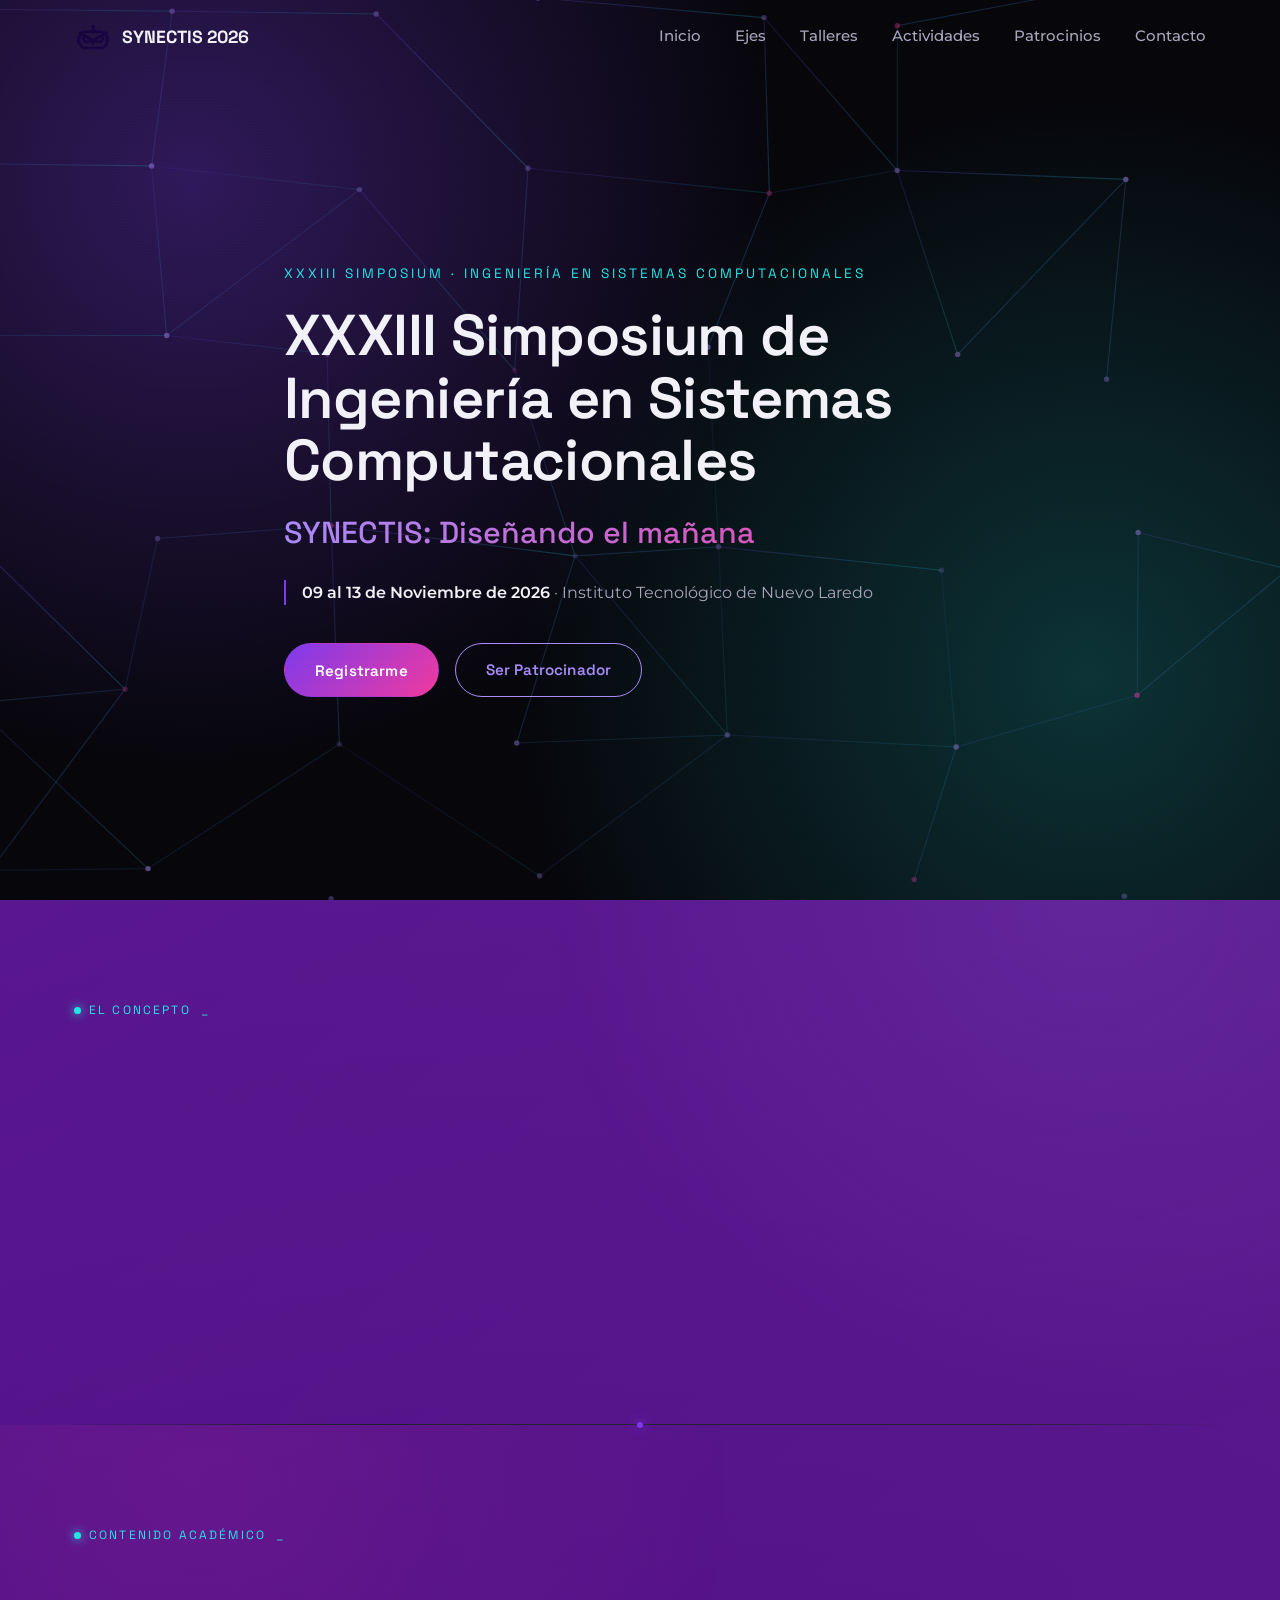
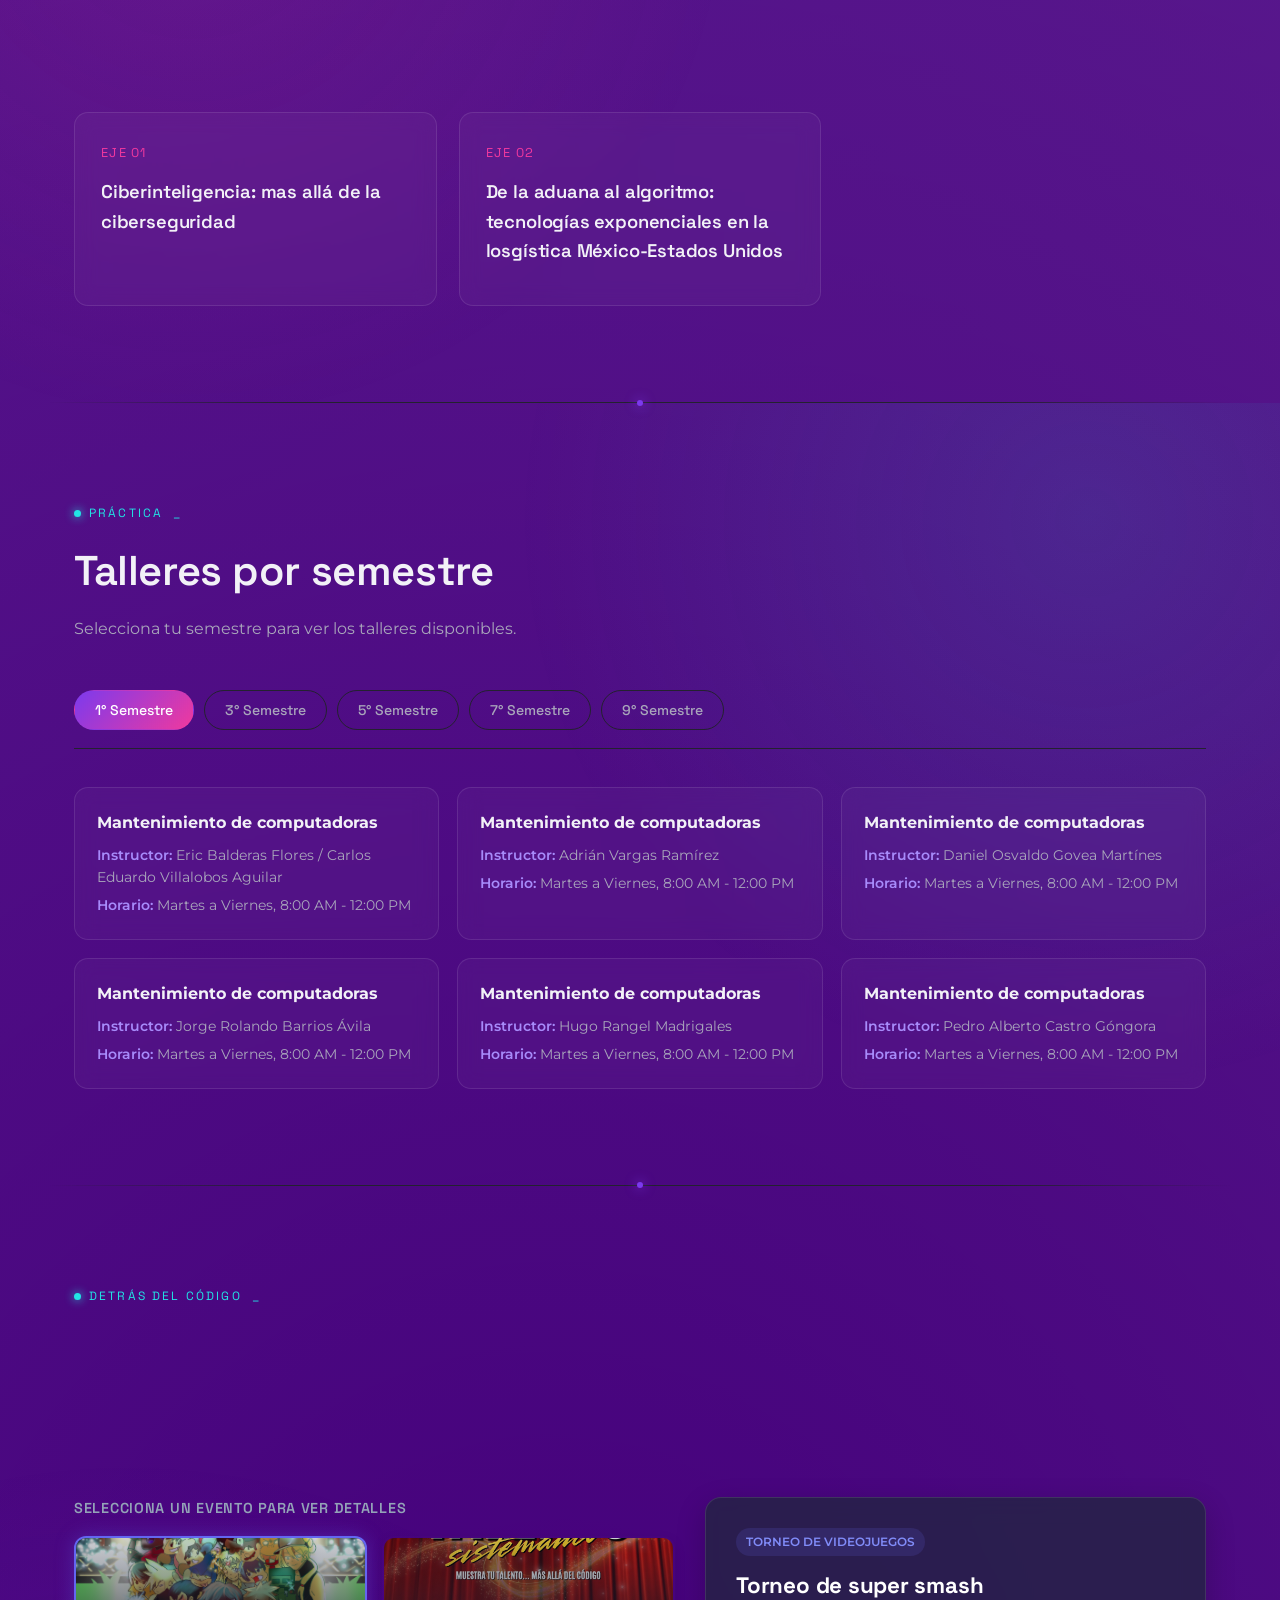
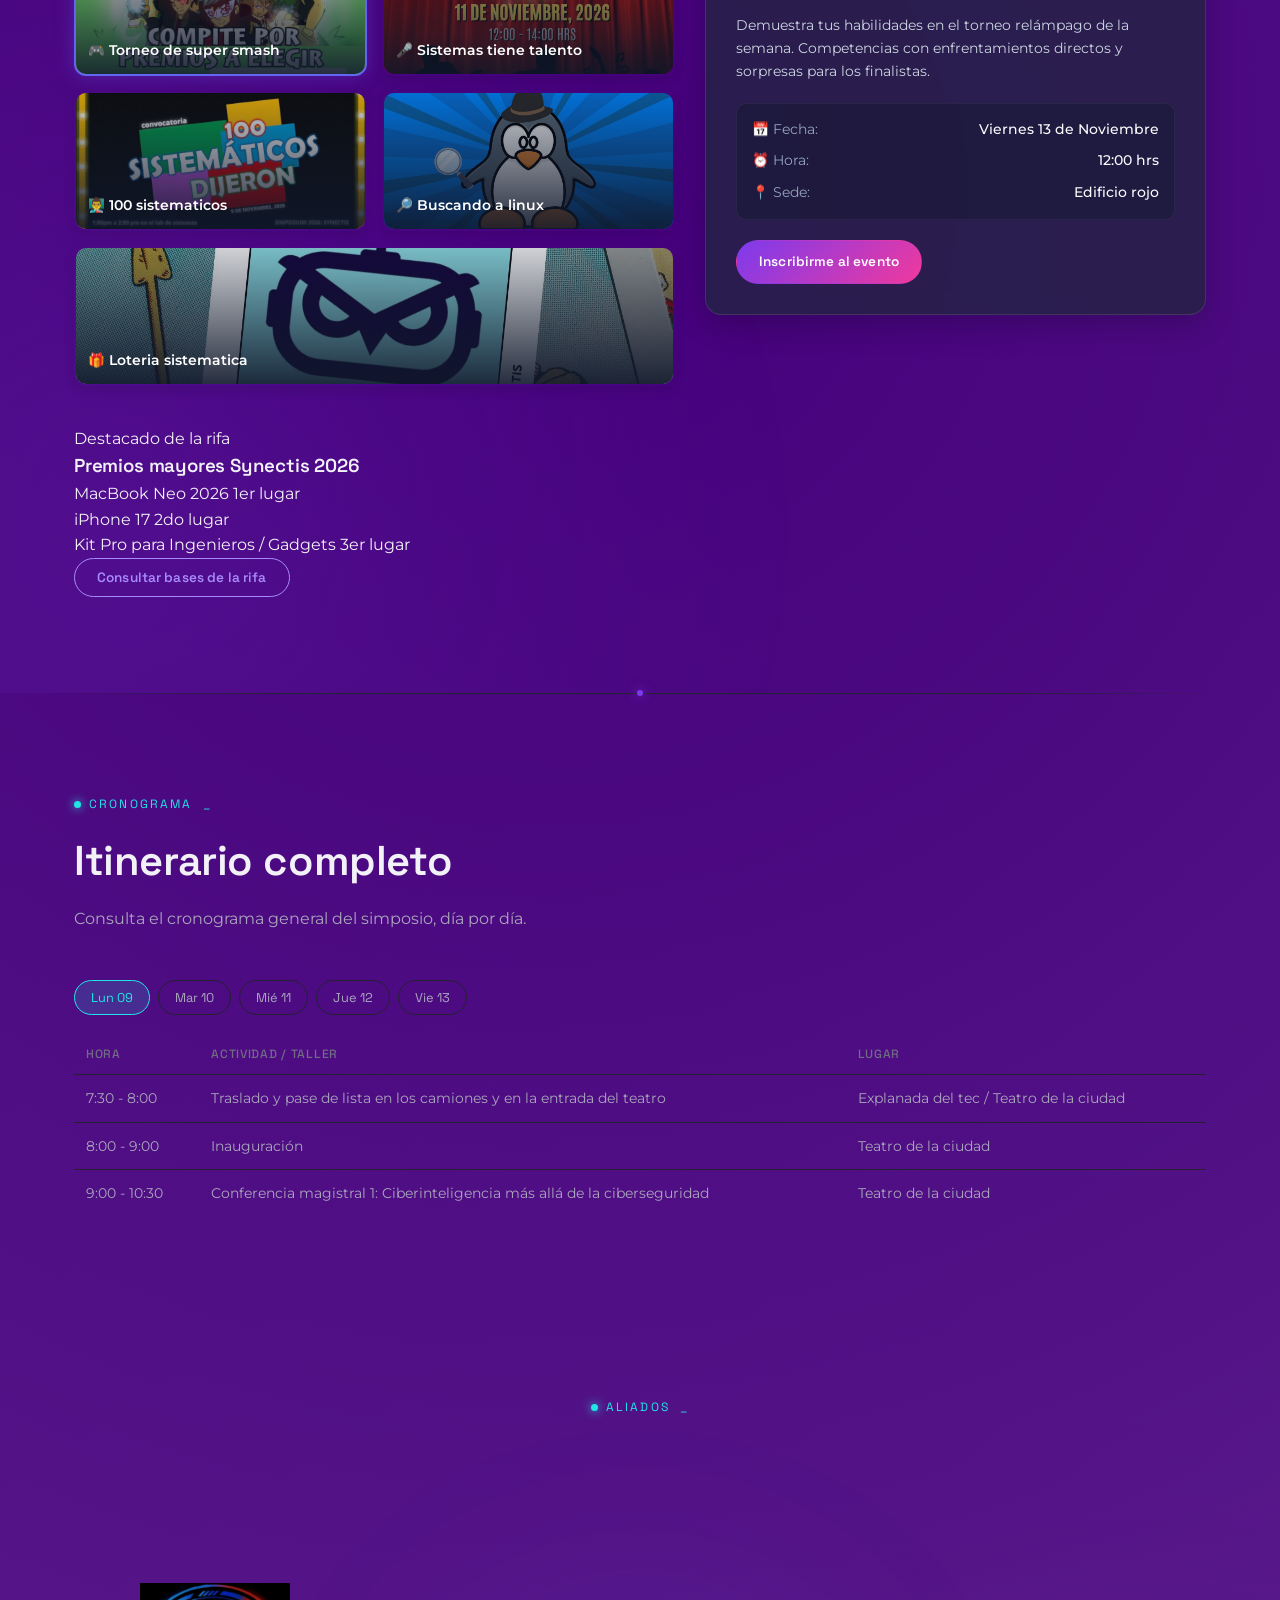
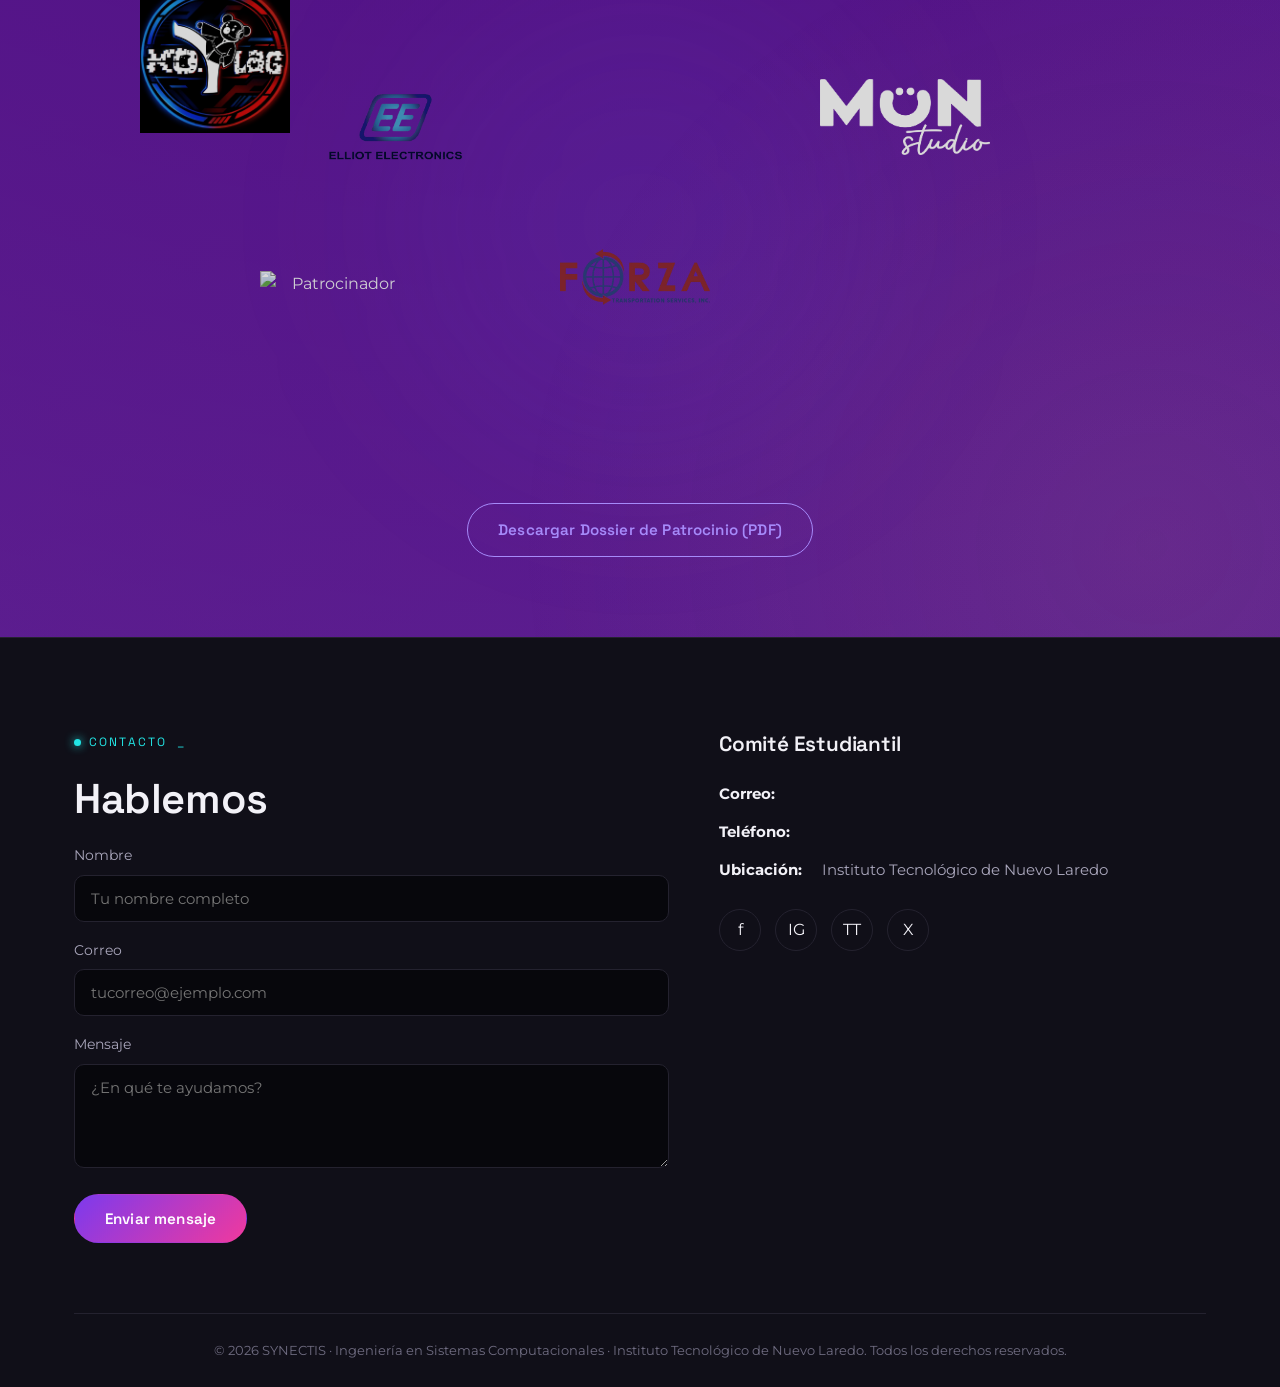
==== commit 9f1e86ca: "modificacion" ====
--- a/index.html
+++ b/index.html
@@ -408,9 +408,9 @@
           </div>
         </div>
 
-        <div class="event-action-footer">
-          <a  href="https://forms.gle/Rv72wKBphrfm9ShL8" type="button" class="btn btn-primary btn-small" data-open-modal="registro">Inscribirme al evento</a>
-        </div>
+       <div class="event-action-footer">
+         <a href="#" class="btn btn-primary btn-small" id="btnInscribirEvento" target="_blank">Inscribirme al evento</a>
+       </div>
       </div>
 
     </div>
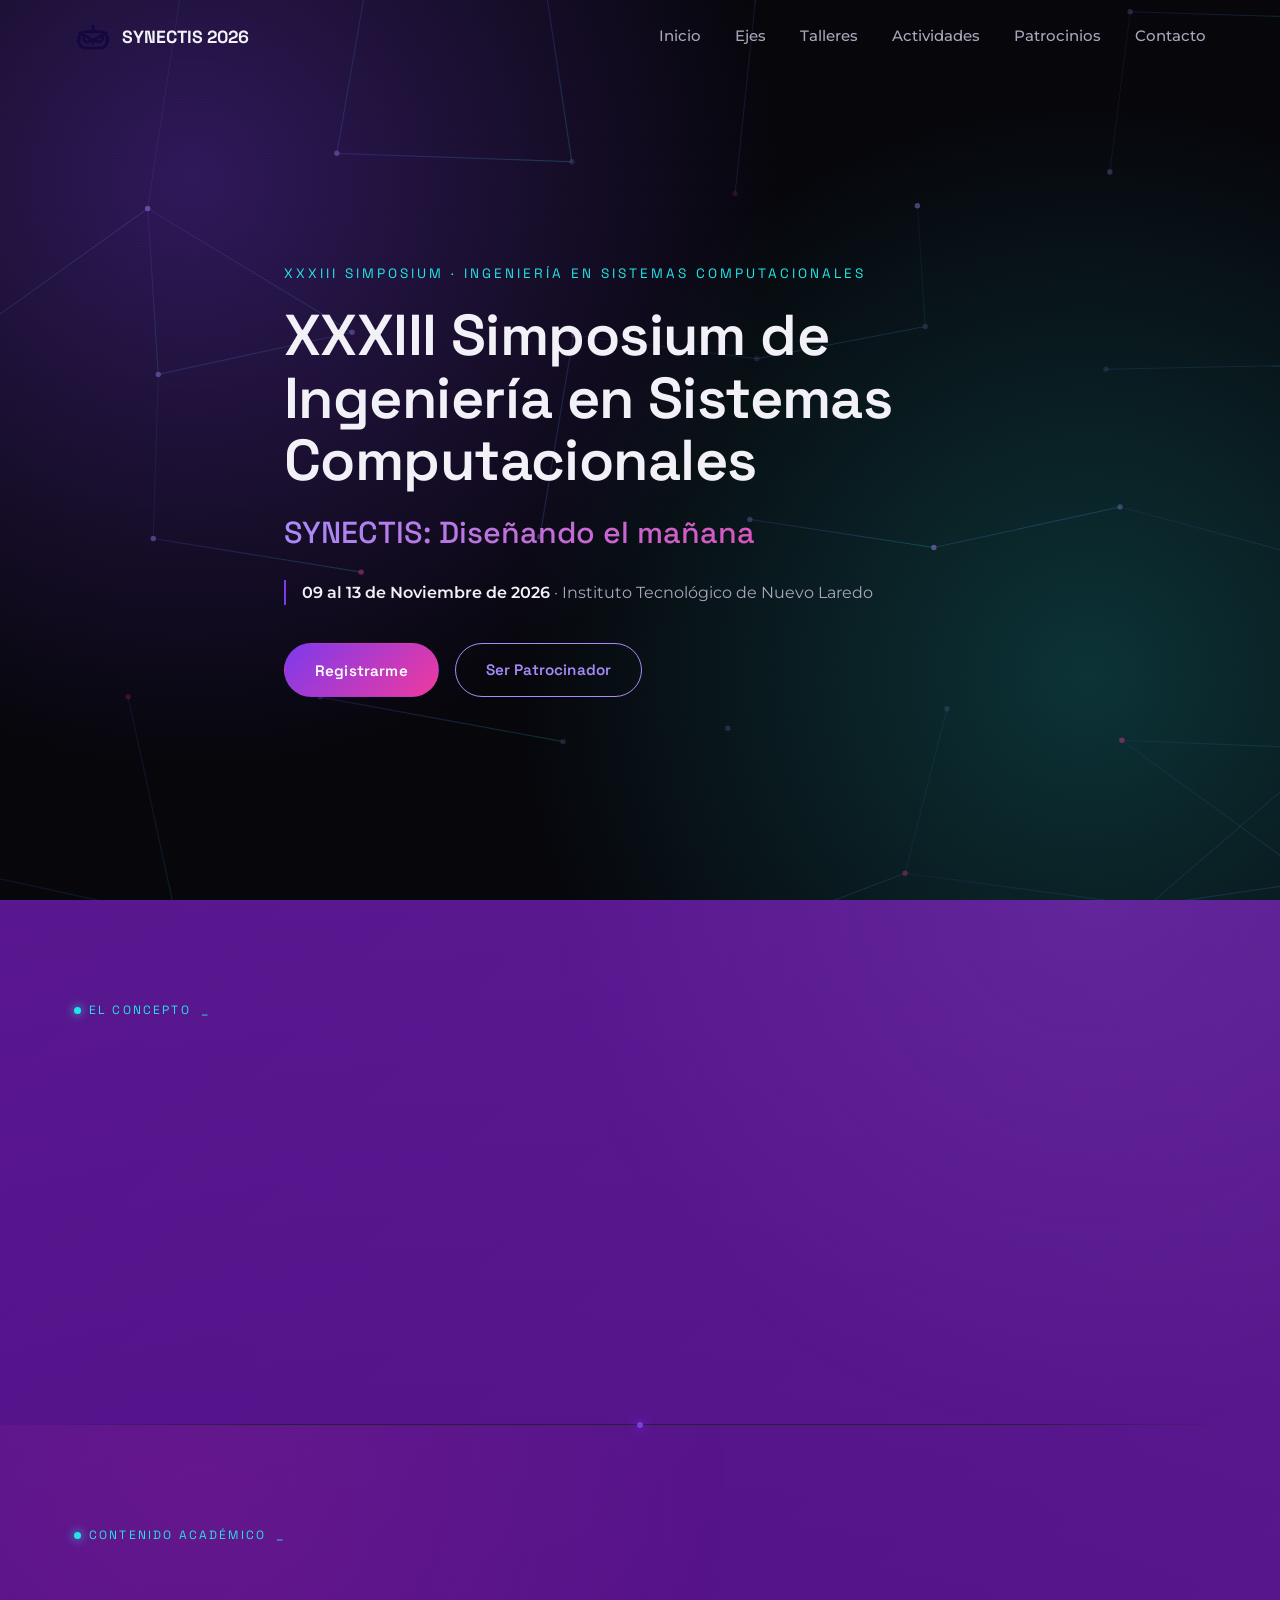
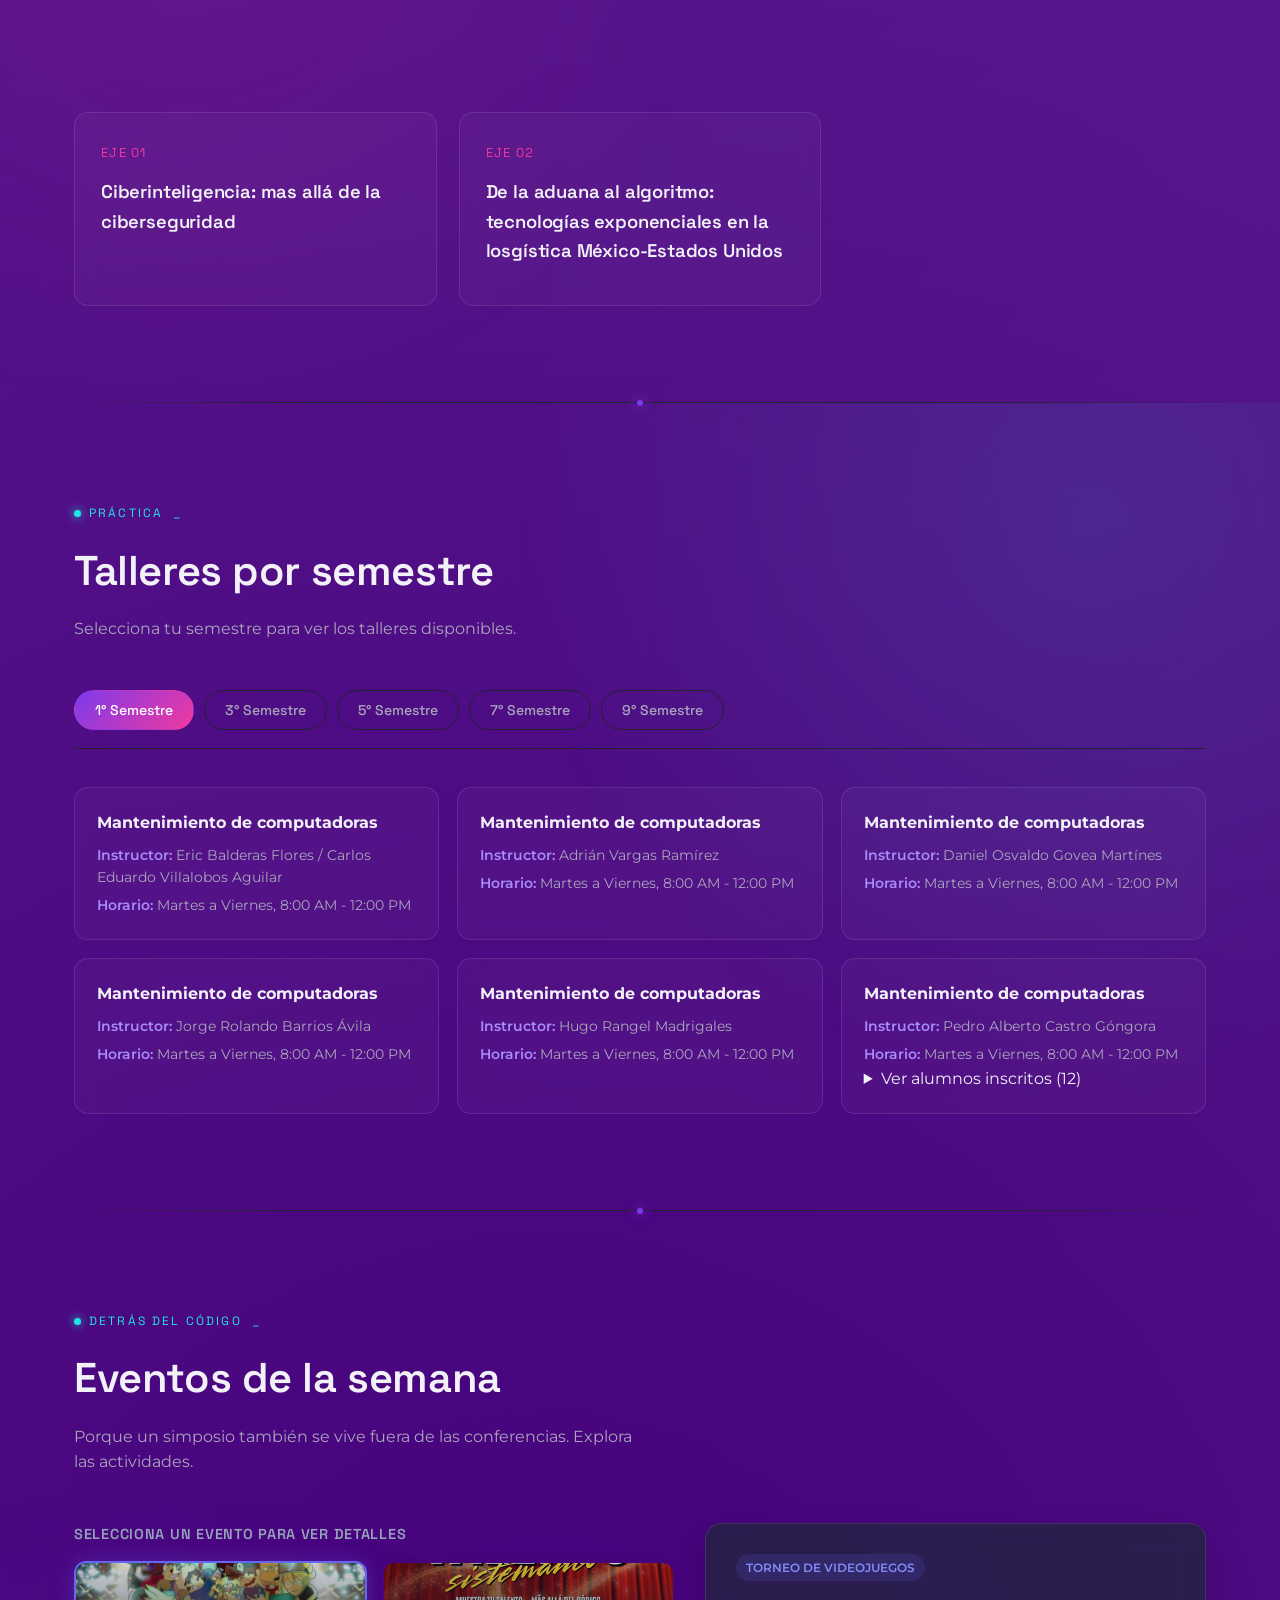
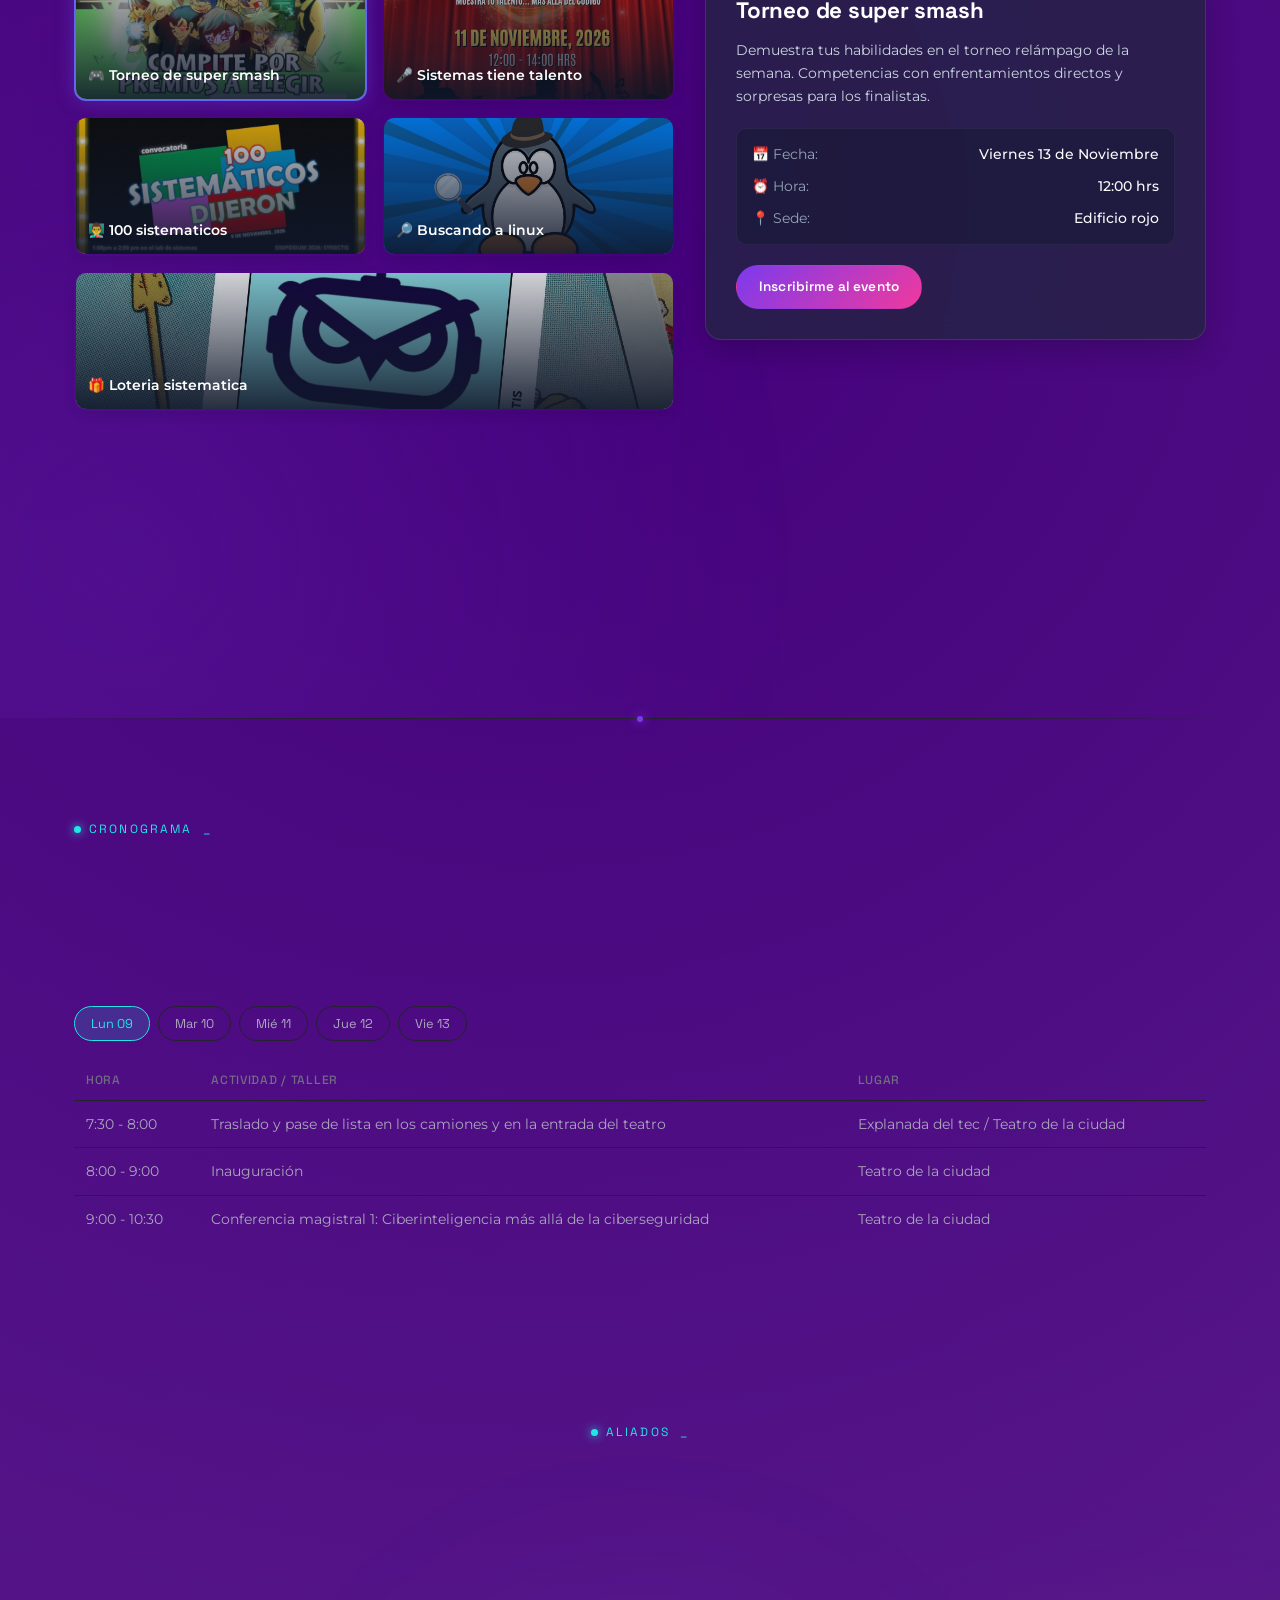
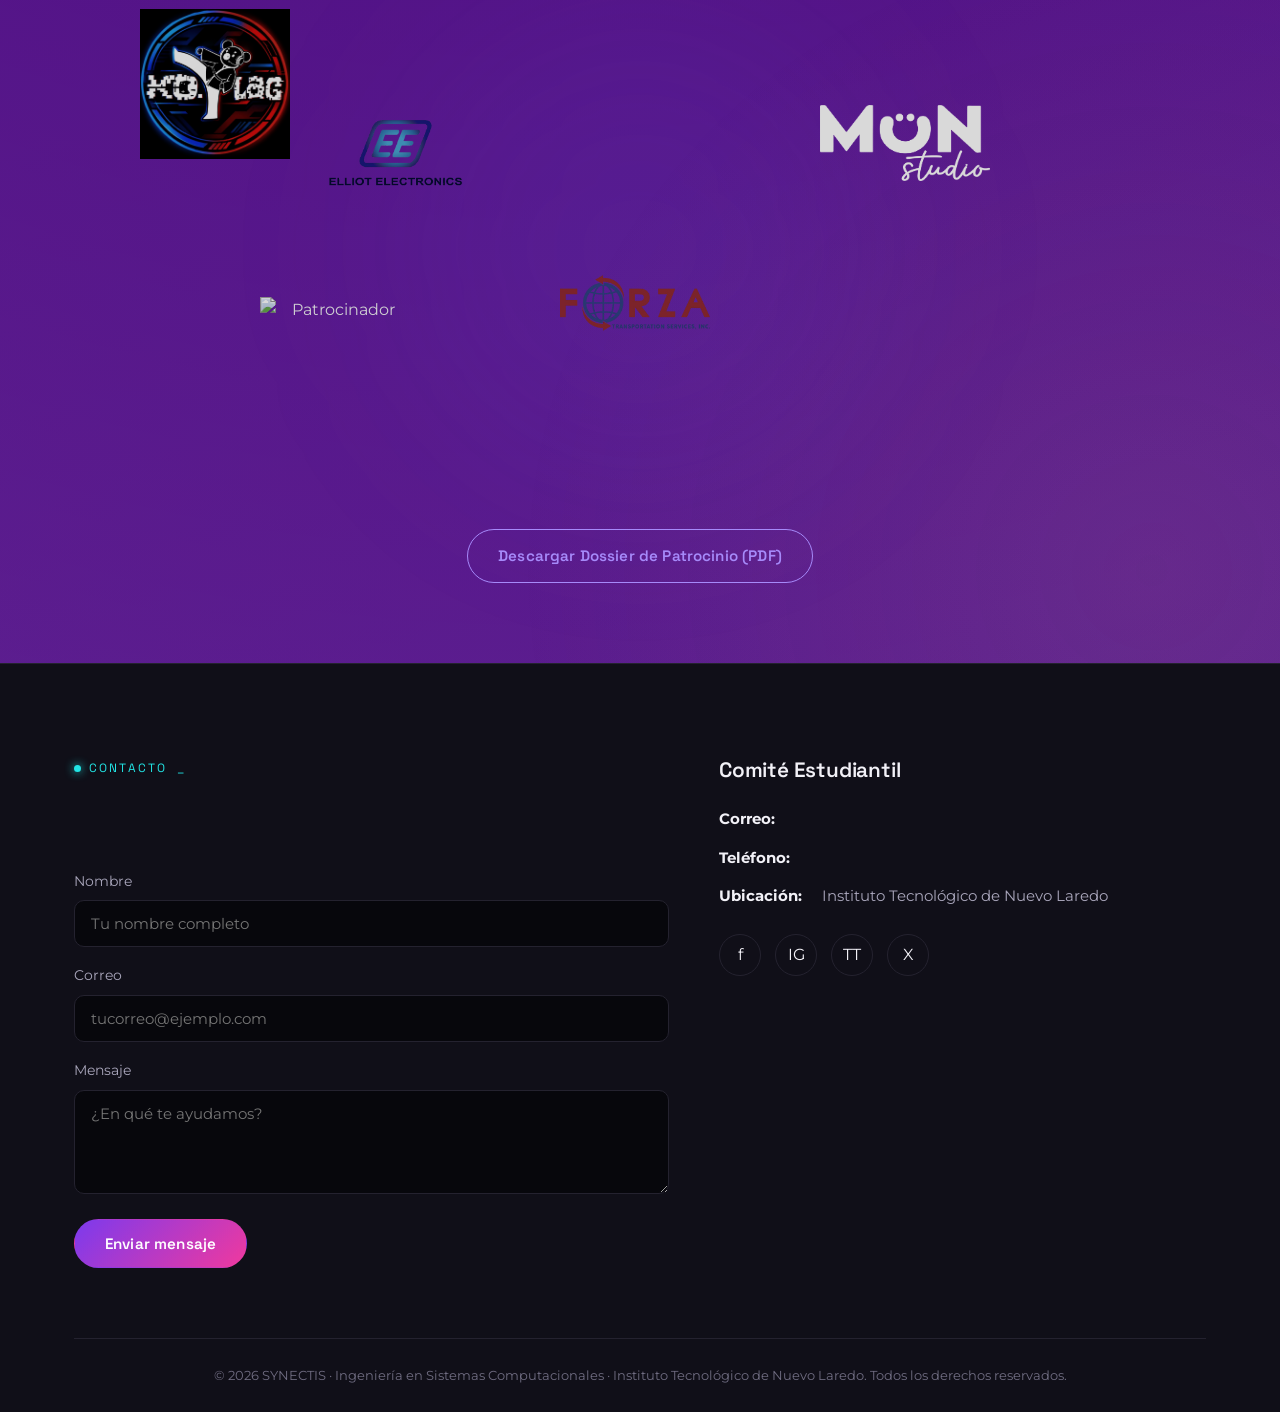
==== commit 9c1a2c10: "lista de alumnos" ====
--- a/index.html
+++ b/index.html
@@ -203,6 +203,15 @@
             <span><b>Instructor:</b> Pedro Alberto Castro Góngora</span>
             <span><b>Horario:</b> Martes a Viernes, 8:00 AM - 12:00 PM</span>
           </div>
+          <details class="inscritos-details">
+            <summary>Ver alumnos inscritos (12)</summary>
+            <ul class="inscritos-list">
+              <li>Karla Astrid Villa Vargas</li>
+              <li>Juan Pérez Gómez</li>
+              <li>María Fernanda López</li>
+              <!-- Agrega aquí los nombres de los alumnos -->
+            </ul>
+          </details>
         </div>
       </div>
     </div>
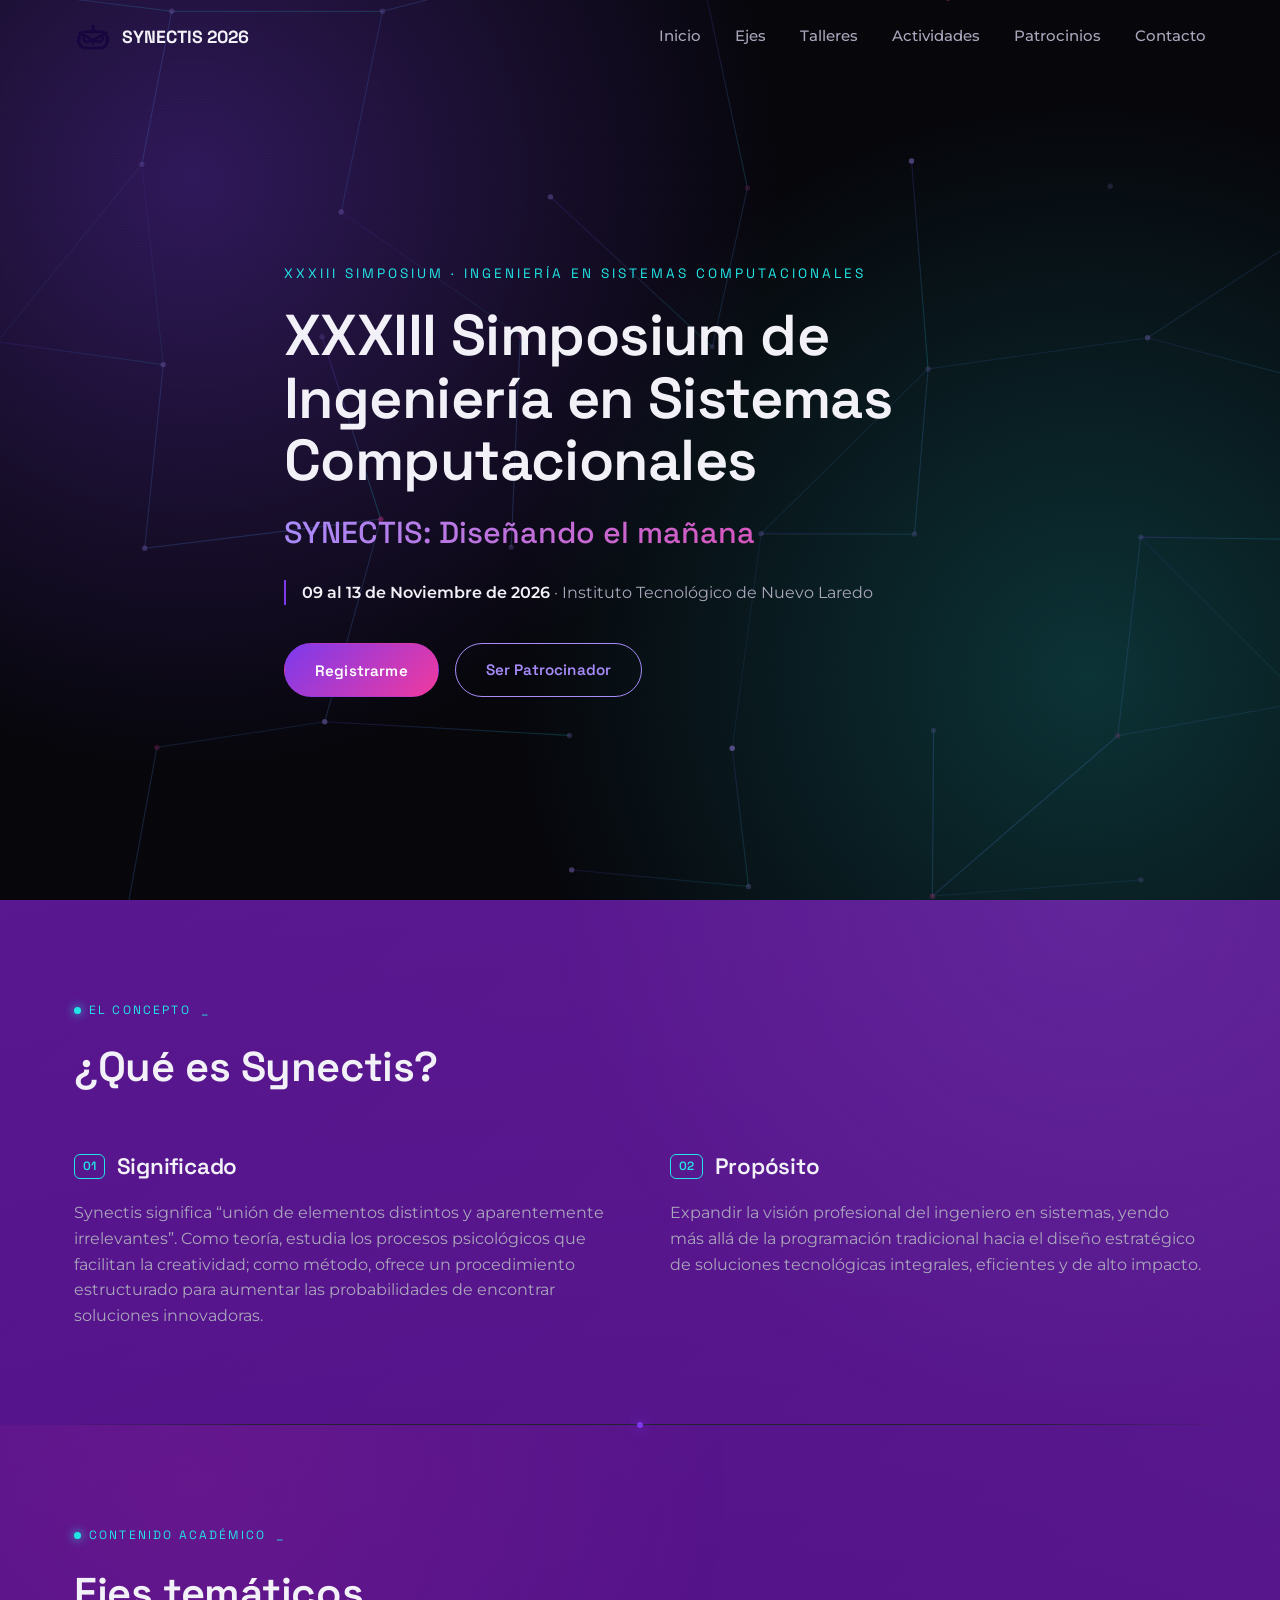
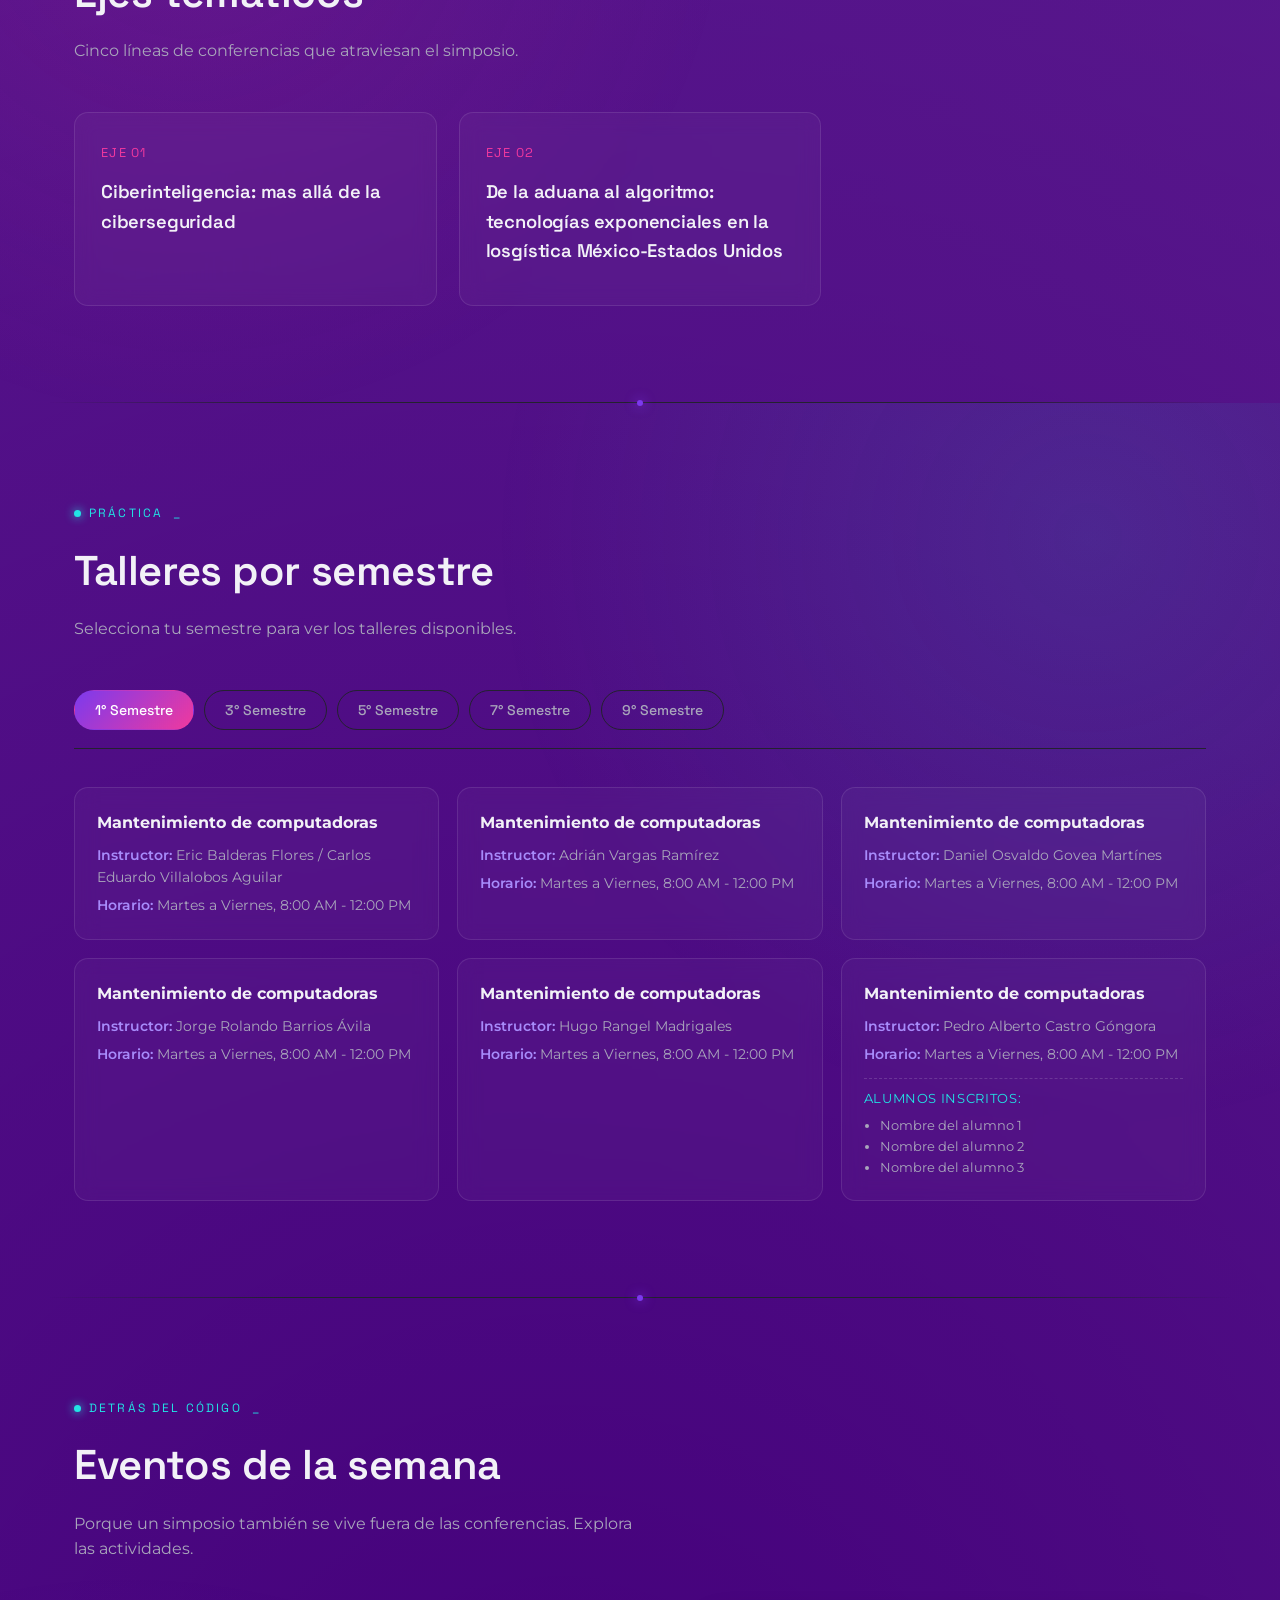
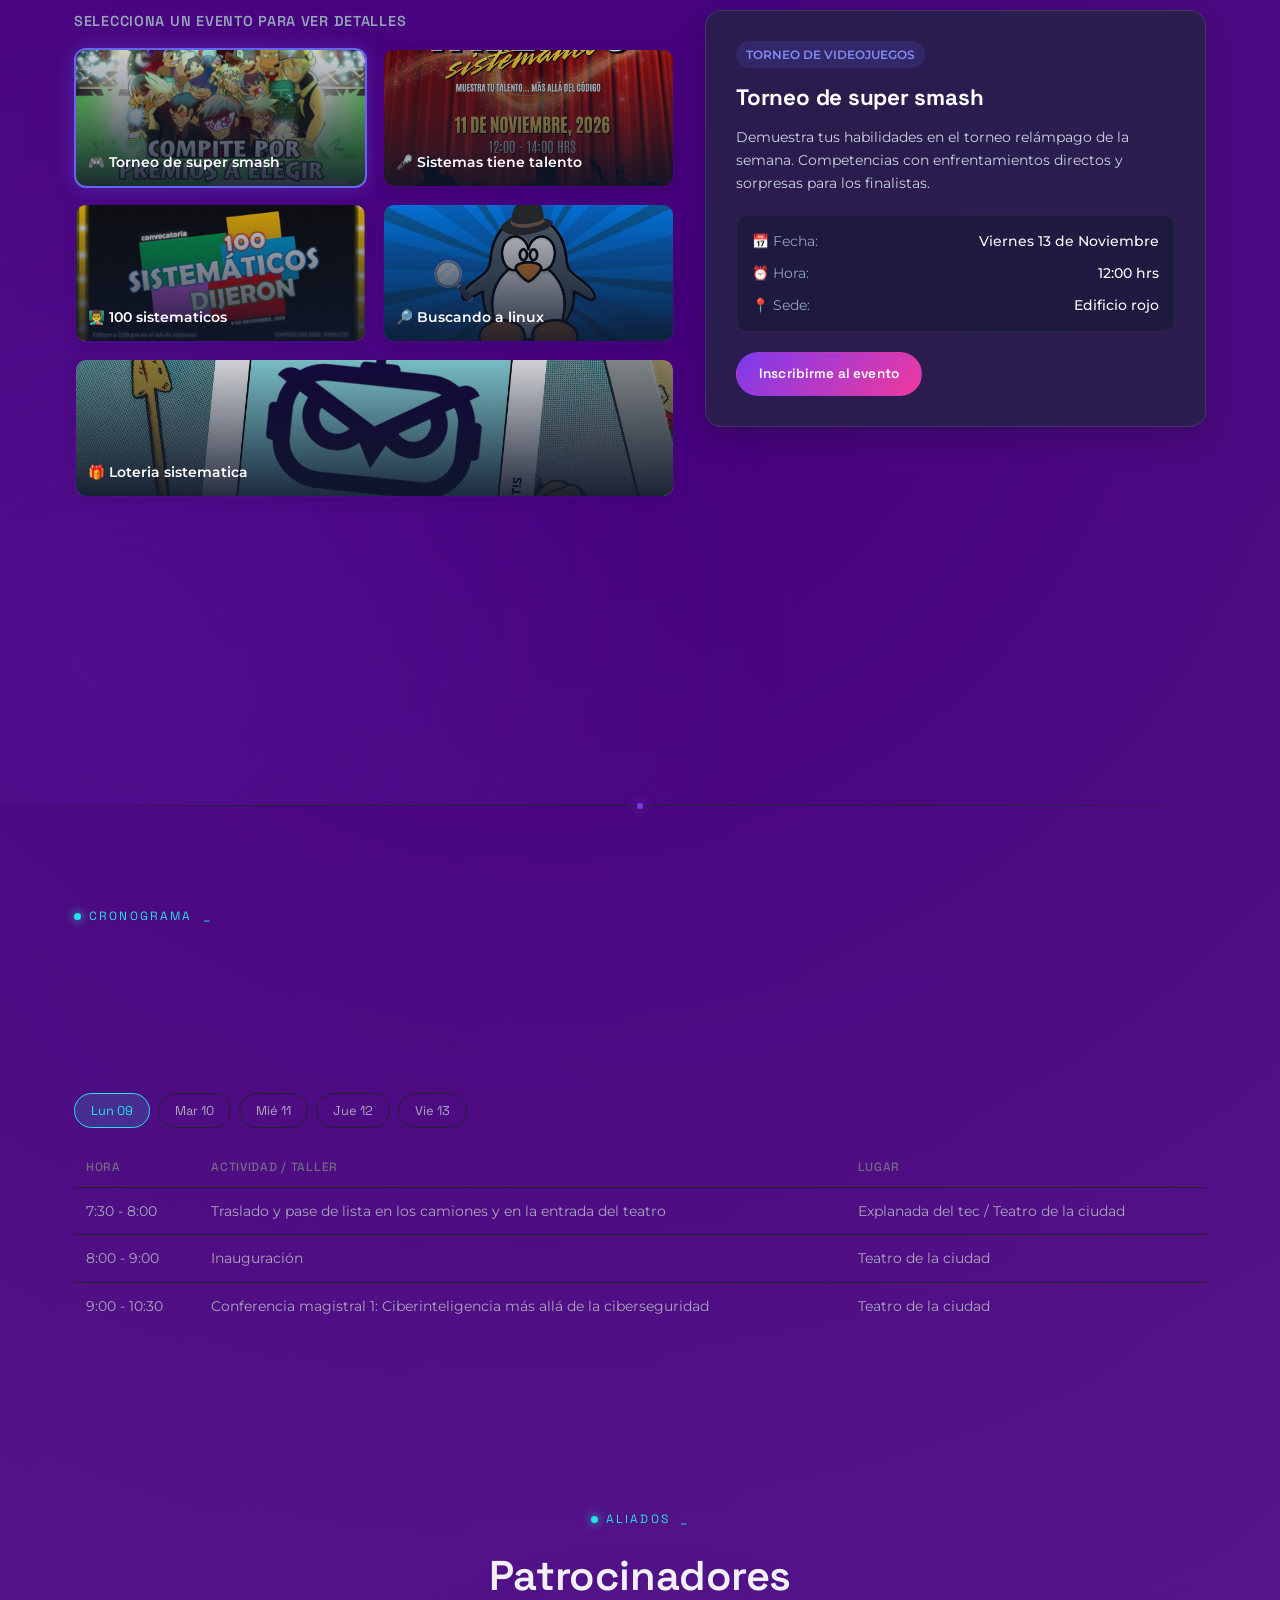
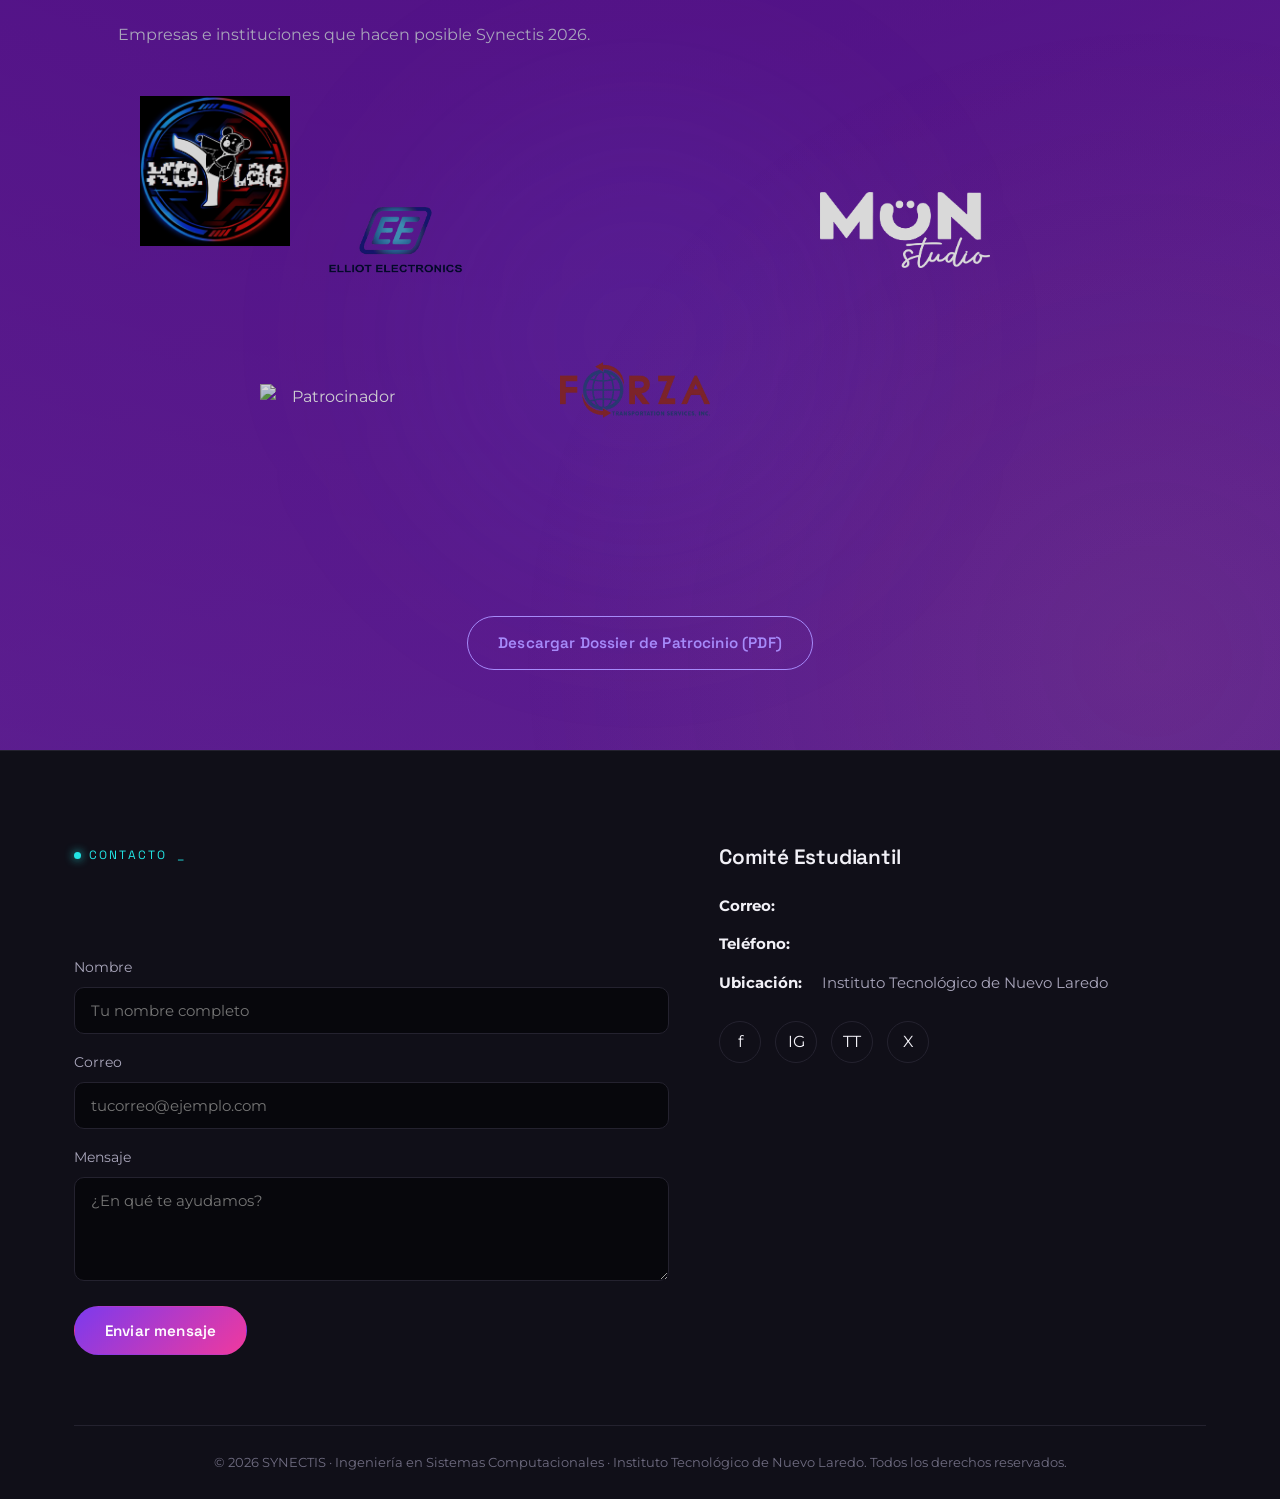
==== commit 13d5cde7: "nombres 2.0" ====
--- a/index.html
+++ b/index.html
@@ -203,15 +203,18 @@
             <span><b>Instructor:</b> Pedro Alberto Castro Góngora</span>
             <span><b>Horario:</b> Martes a Viernes, 8:00 AM - 12:00 PM</span>
           </div>
-          <details class="inscritos-details">
-            <summary>Ver alumnos inscritos (12)</summary>
-            <ul class="inscritos-list">
-              <li>Karla Astrid Villa Vargas</li>
-              <li>Juan Pérez Gómez</li>
-              <li>María Fernanda López</li>
-              <!-- Agrega aquí los nombres de los alumnos -->
+
+          <div class="alumnos-container" style="margin-top: 12px; border-top: 1px dashed rgba(255,255,255,0.15); padding-top: 10px;">
+            <span style="font-size: 0.8rem; color: var(--neon-cyan); text-transform: uppercase; letter-spacing: 0.05em; display: block; margin-bottom: 6px;">
+              Alumnos inscritos:
+            </span>
+            <ul style="font-size: 0.82rem; color: var(--text-dim); padding-left: 16px; list-style-type: disc;">
+              <li>Nombre del alumno 1</li>
+              <li>Nombre del alumno 2</li>
+              <li>Nombre del alumno 3</li>
+              <!-- Agrega más etiquetas <li> según necesites -->
             </ul>
-          </details>
+          </div>
         </div>
       </div>
     </div>
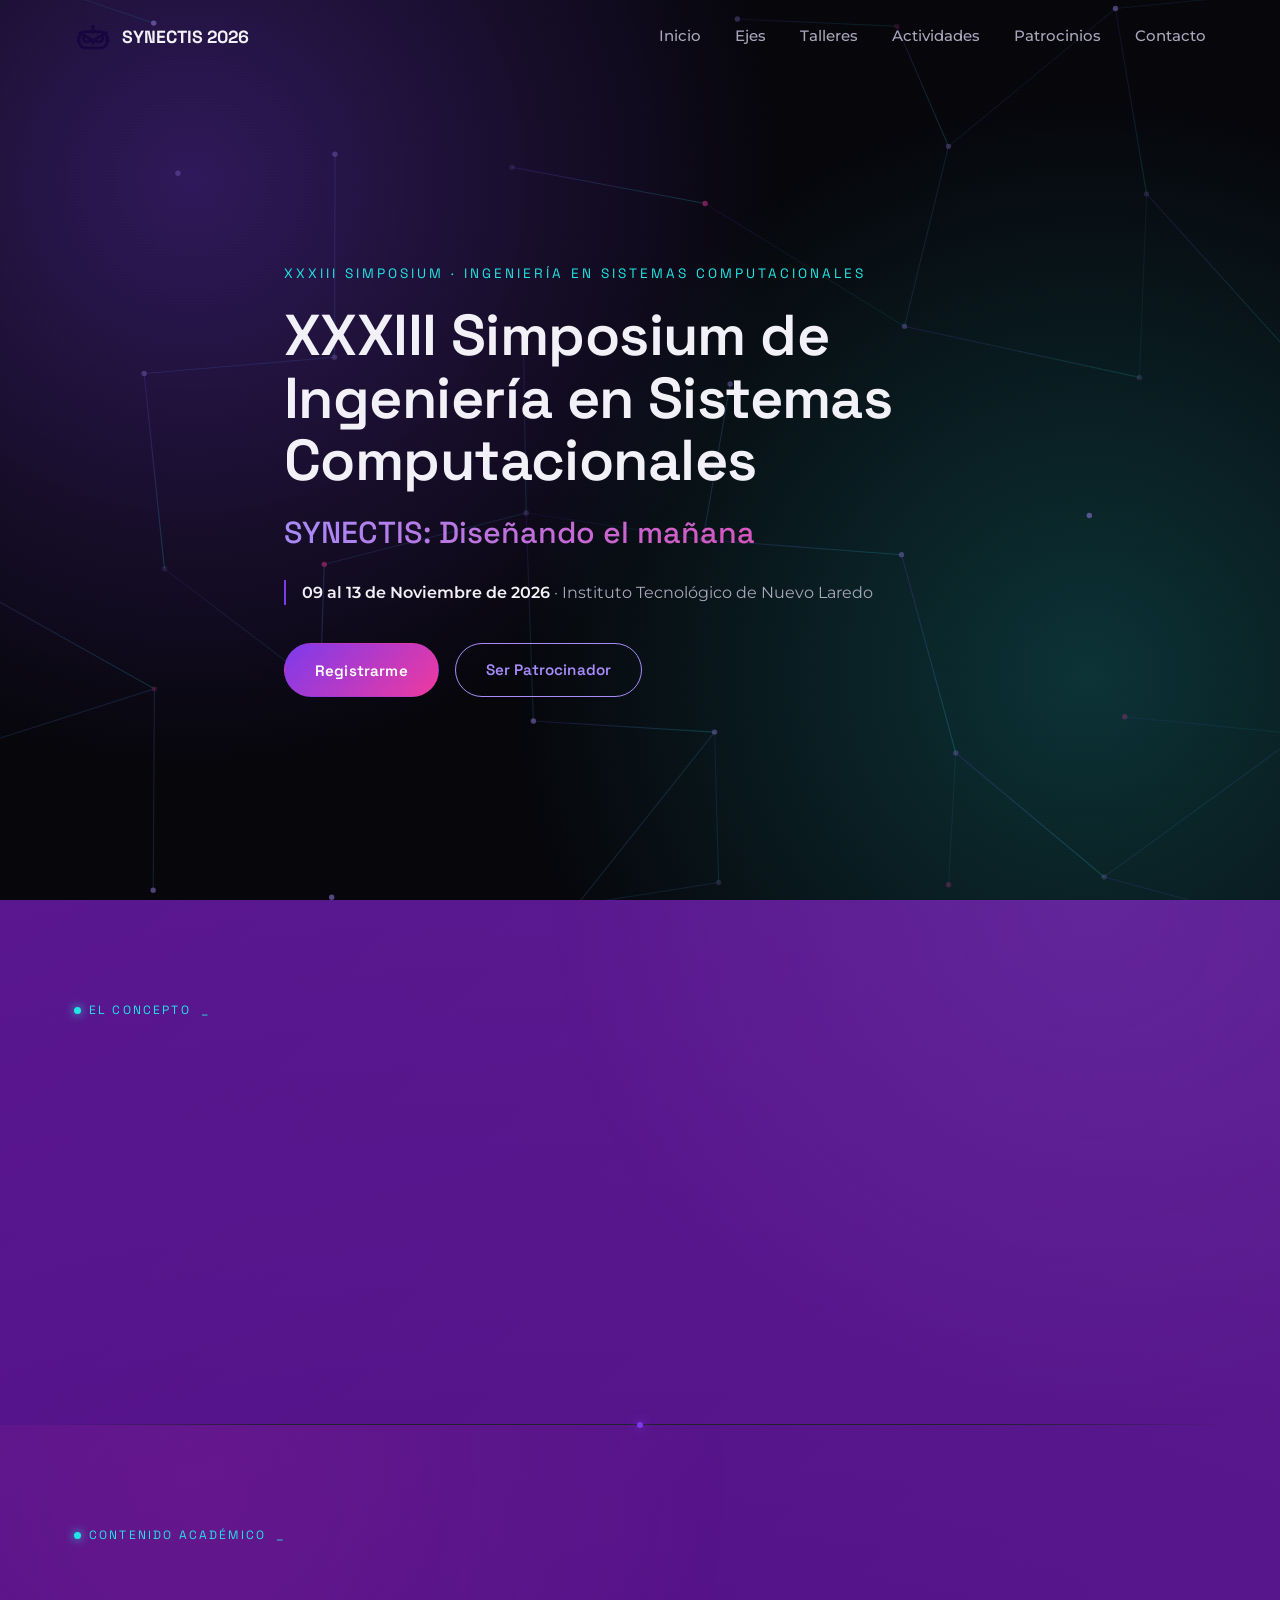
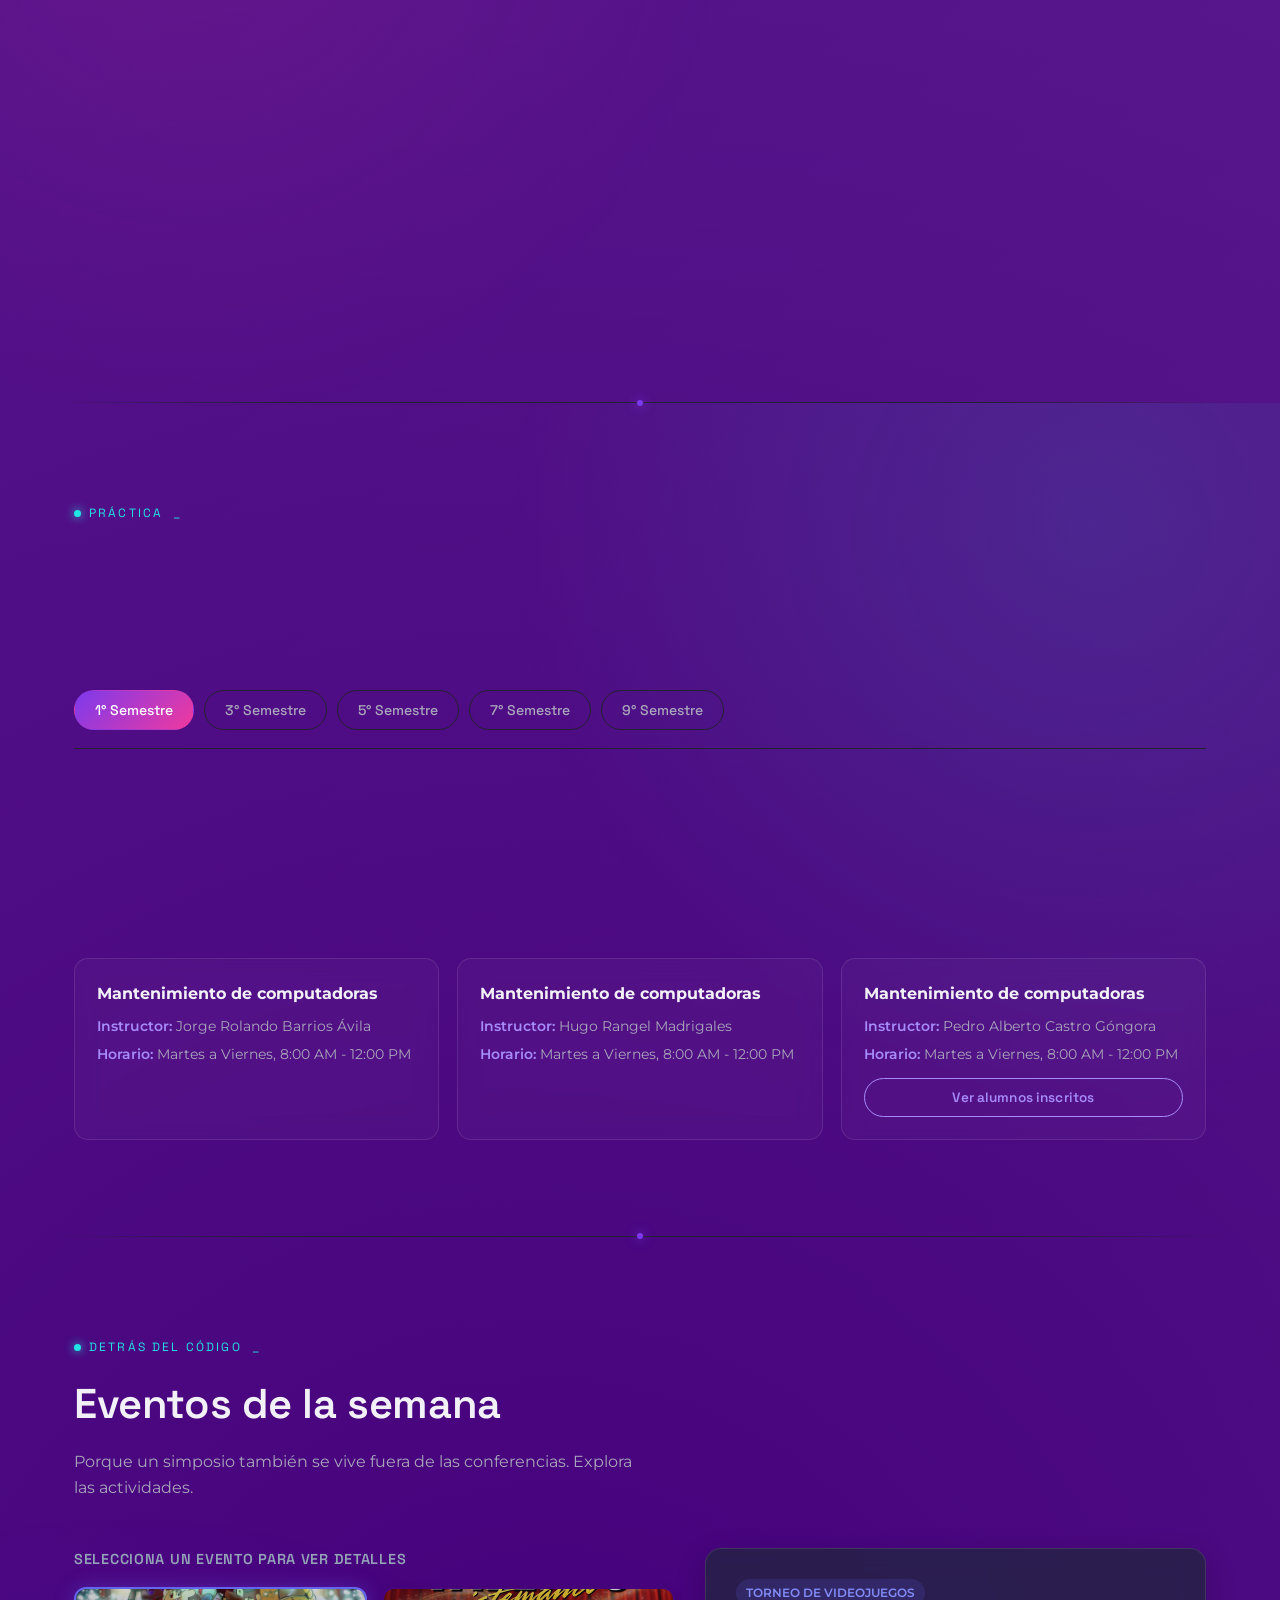
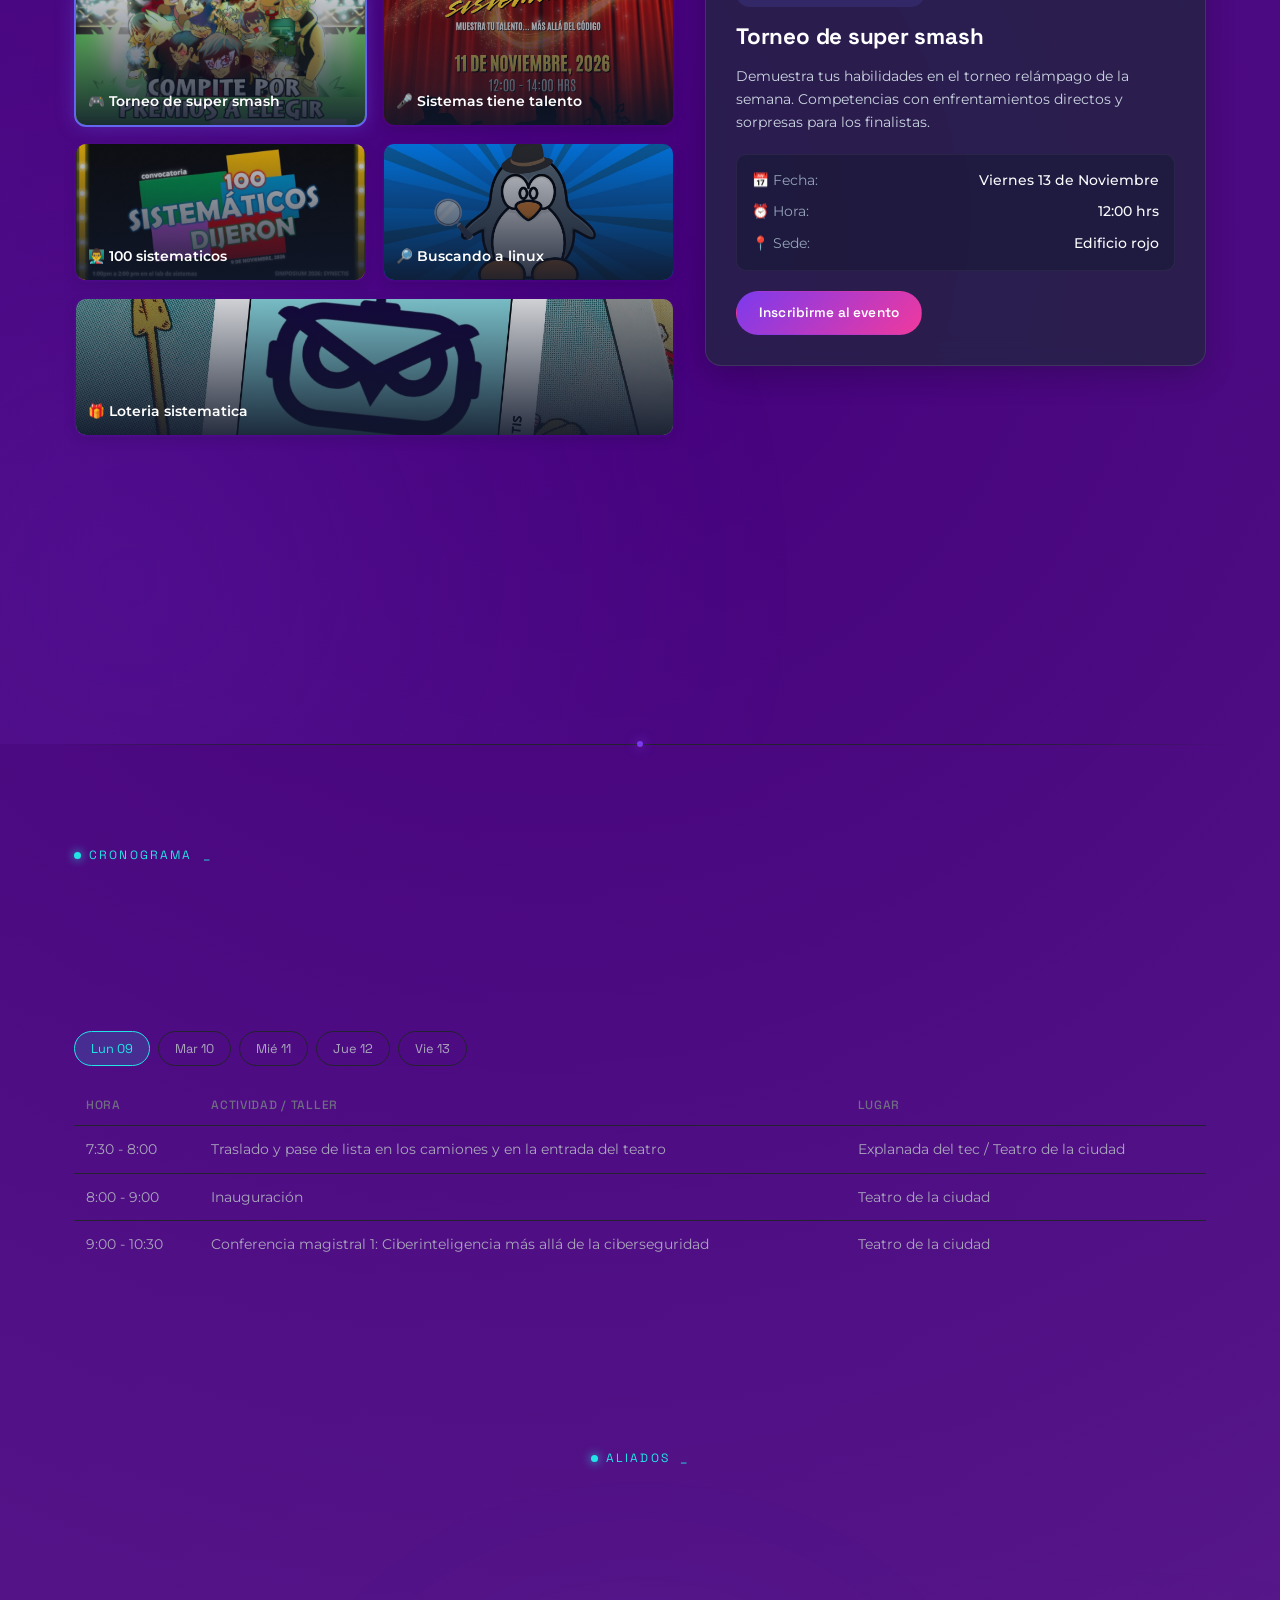
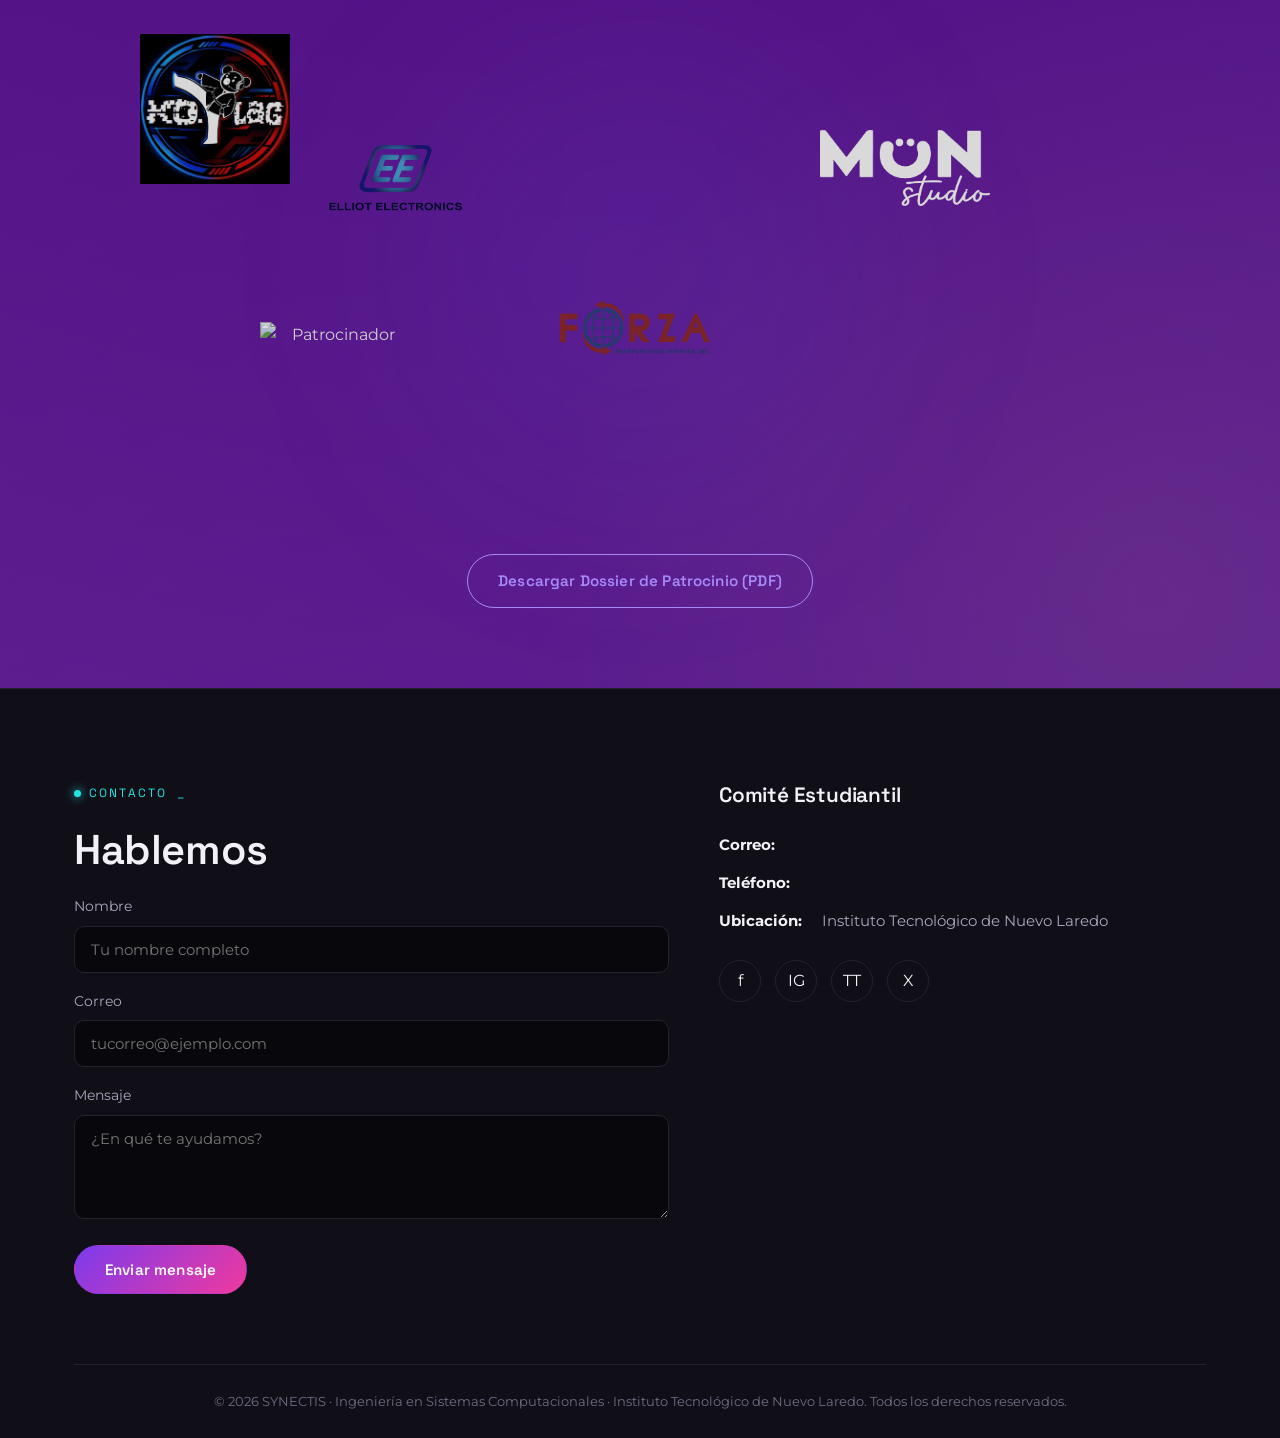
==== commit 092e8bb6: "intento 3 de la lista de alumnos" ====
--- a/index.html
+++ b/index.html
@@ -204,17 +204,7 @@
             <span><b>Horario:</b> Martes a Viernes, 8:00 AM - 12:00 PM</span>
           </div>
 
-          <div class="alumnos-container" style="margin-top: 12px; border-top: 1px dashed rgba(255,255,255,0.15); padding-top: 10px;">
-            <span style="font-size: 0.8rem; color: var(--neon-cyan); text-transform: uppercase; letter-spacing: 0.05em; display: block; margin-bottom: 6px;">
-              Alumnos inscritos:
-            </span>
-            <ul style="font-size: 0.82rem; color: var(--text-dim); padding-left: 16px; list-style-type: disc;">
-              <li>Nombre del alumno 1</li>
-              <li>Nombre del alumno 2</li>
-              <li>Nombre del alumno 3</li>
-              <!-- Agrega más etiquetas <li> según necesites -->
-            </ul>
-          </div>
+          <button type="button" class="btn btn-outline btn-small" style="margin-top: 12px; width: 100%;" onclick="abrirModalAlumnos('Mantenimiento de computadoras - Pedro Castro')">Ver alumnos inscritos</button>
         </div>
       </div>
     </div>
@@ -623,6 +613,27 @@
   </div>
 </footer>
 
+<!-- MODAL DE ALUMNOS INSCRITOS -->
+<div class="modal-overlay" id="modalAlumnos" aria-hidden="true">
+  <div class="modal" style="max-width: 500px;">
+    <button type="button" class="modal-close" id="cerrarModalAlumnos" aria-label="Cerrar">✕</button>
+    <div class="modal-header">
+      <span class="eyebrow">Listado oficial</span>
+      <h3 id="tituloTallerModal" style="font-size: 1.3rem;">Alumnos inscritos</h3>
+    </div>
+    
+    <!-- Aquí colocas la lista privada de alumnos -->
+    <div style="max-height: 300px; overflow-y: auto; padding-right: 5px;">
+      <ul style="font-size: 0.9rem; color: var(--text-dim); padding-left: 20px; display: flex; flex-direction: column; gap: 8px;" id="listaAlumnosContenedor">
+        <li>Nombre del alumno 1</li>
+        <li>Nombre del alumno 2</li>
+        <li>Nombre del alumno 3</li>
+        <!-- Agrega los <li> que necesites -->
+      </ul>
+    </div>
+  </div>
+</div>
+
 <script src="js/bg-interactive.js" defer></script>
 <script src="js/script.js" defer></script>
 </body>
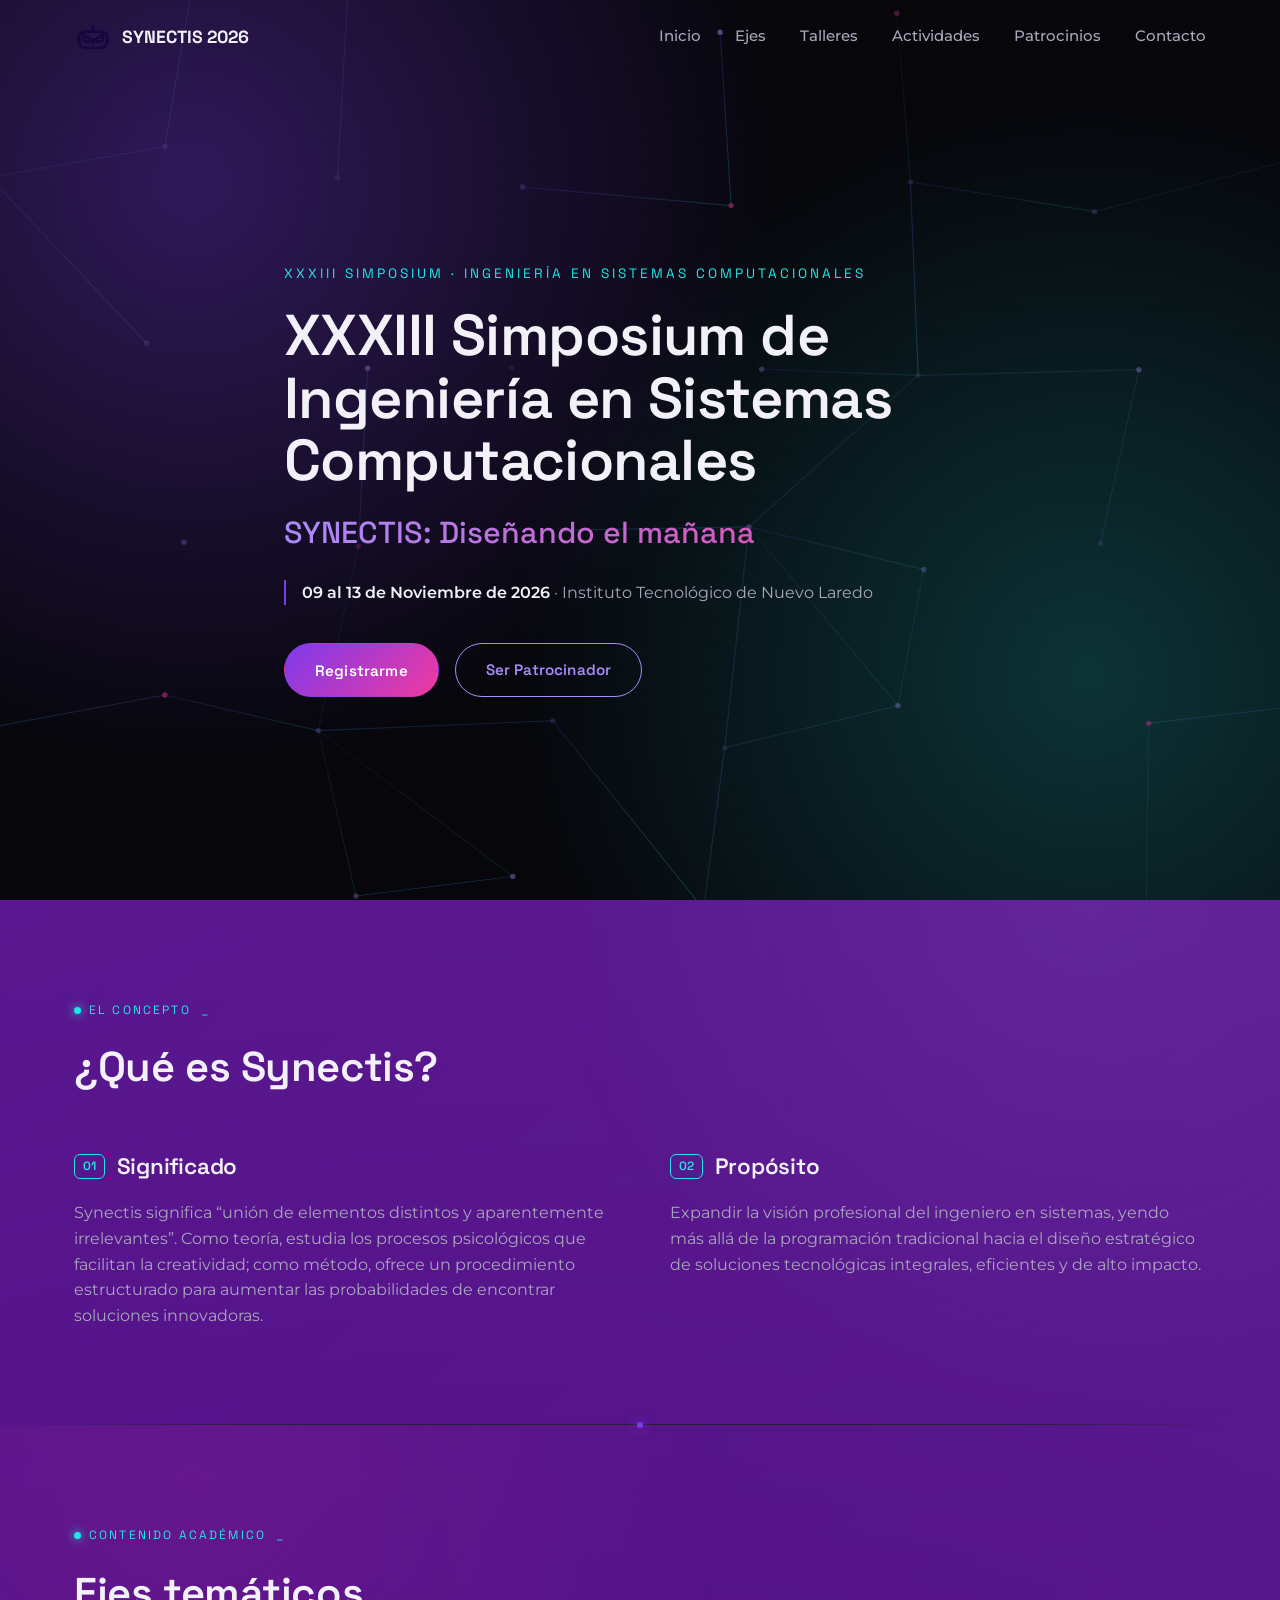
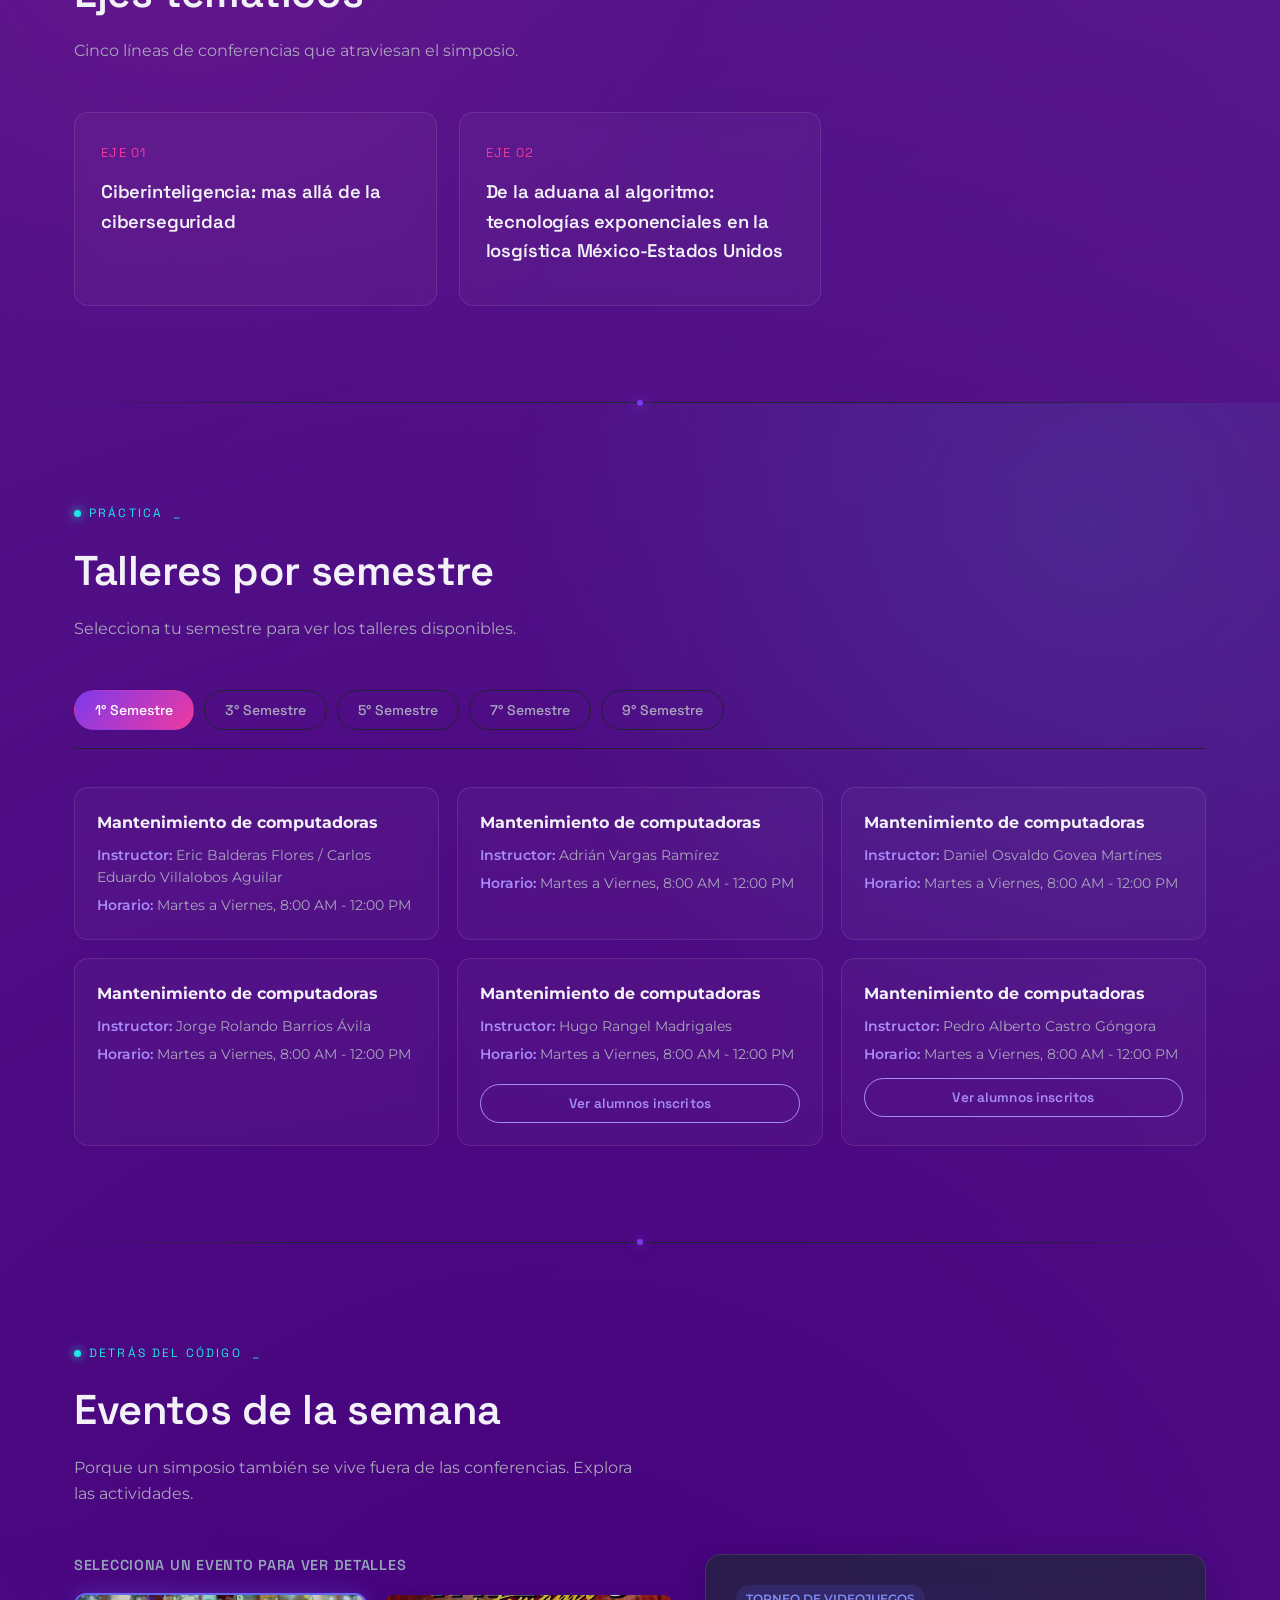
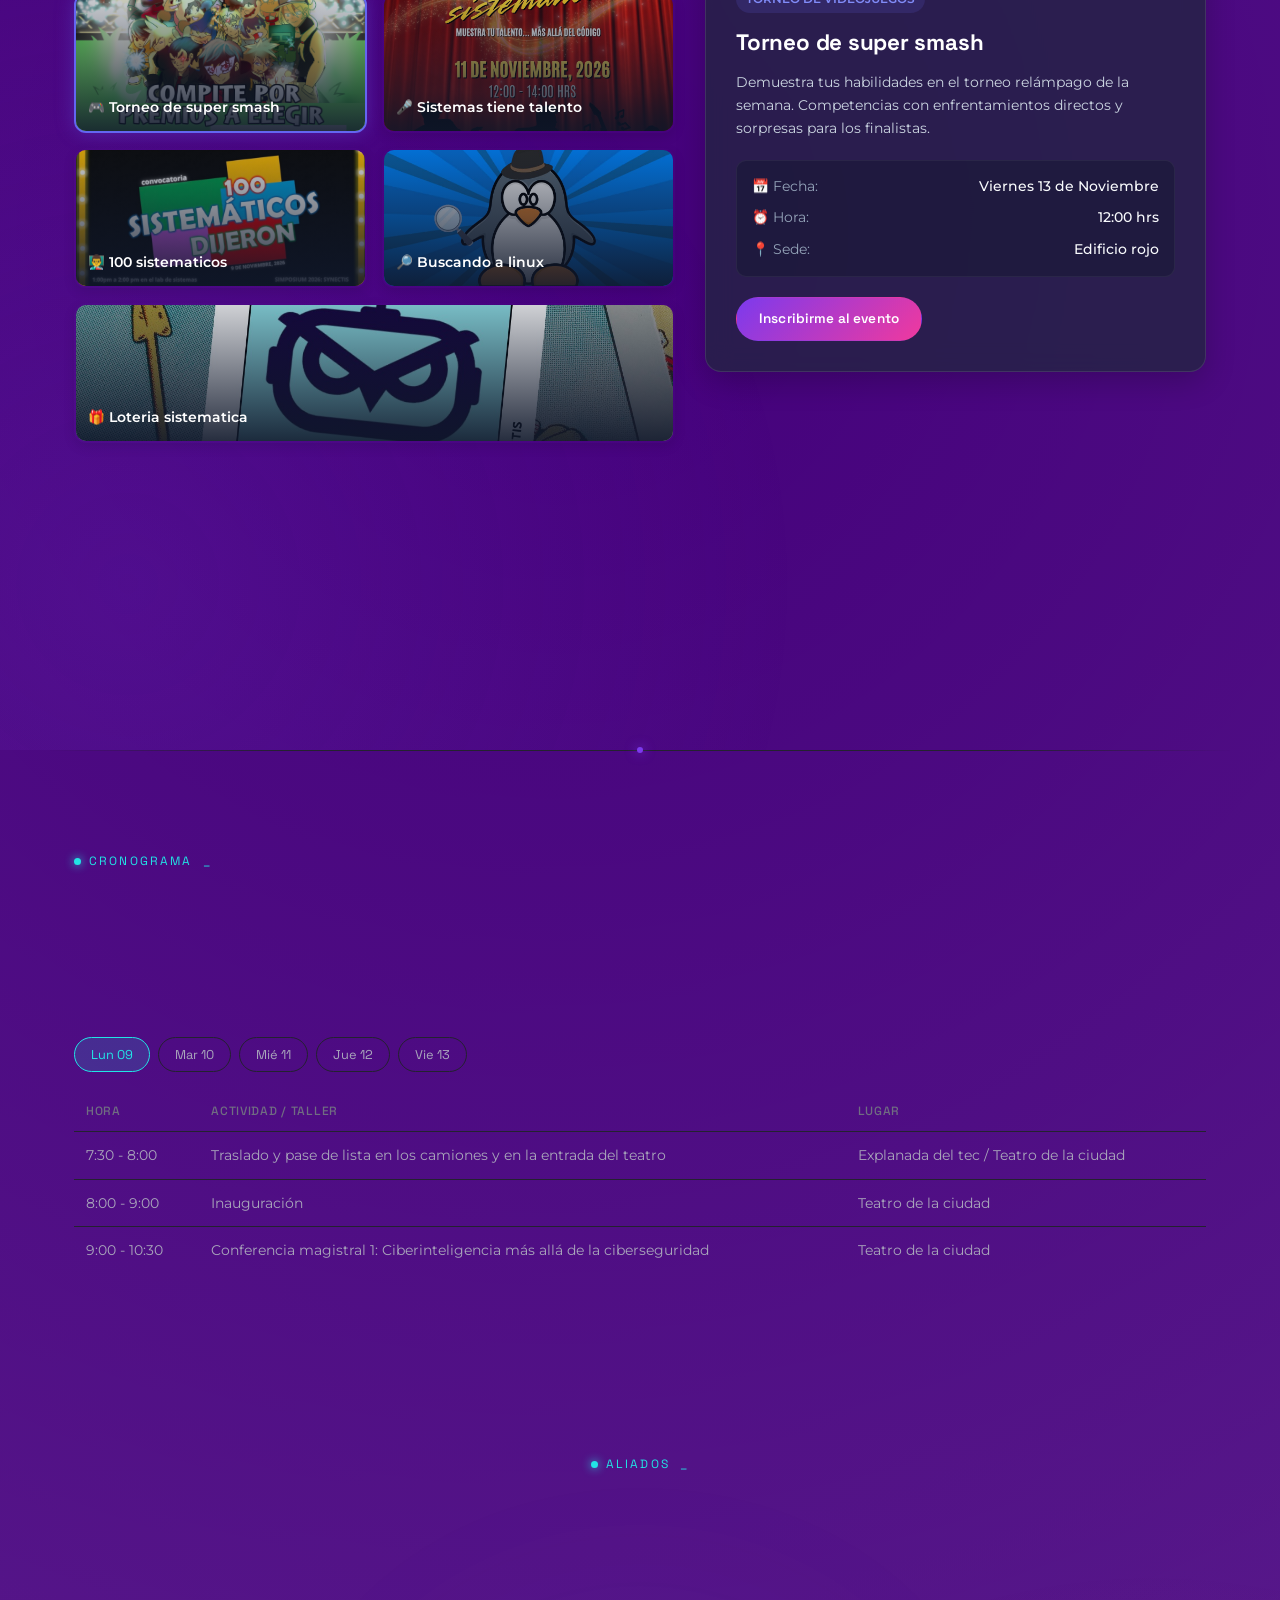
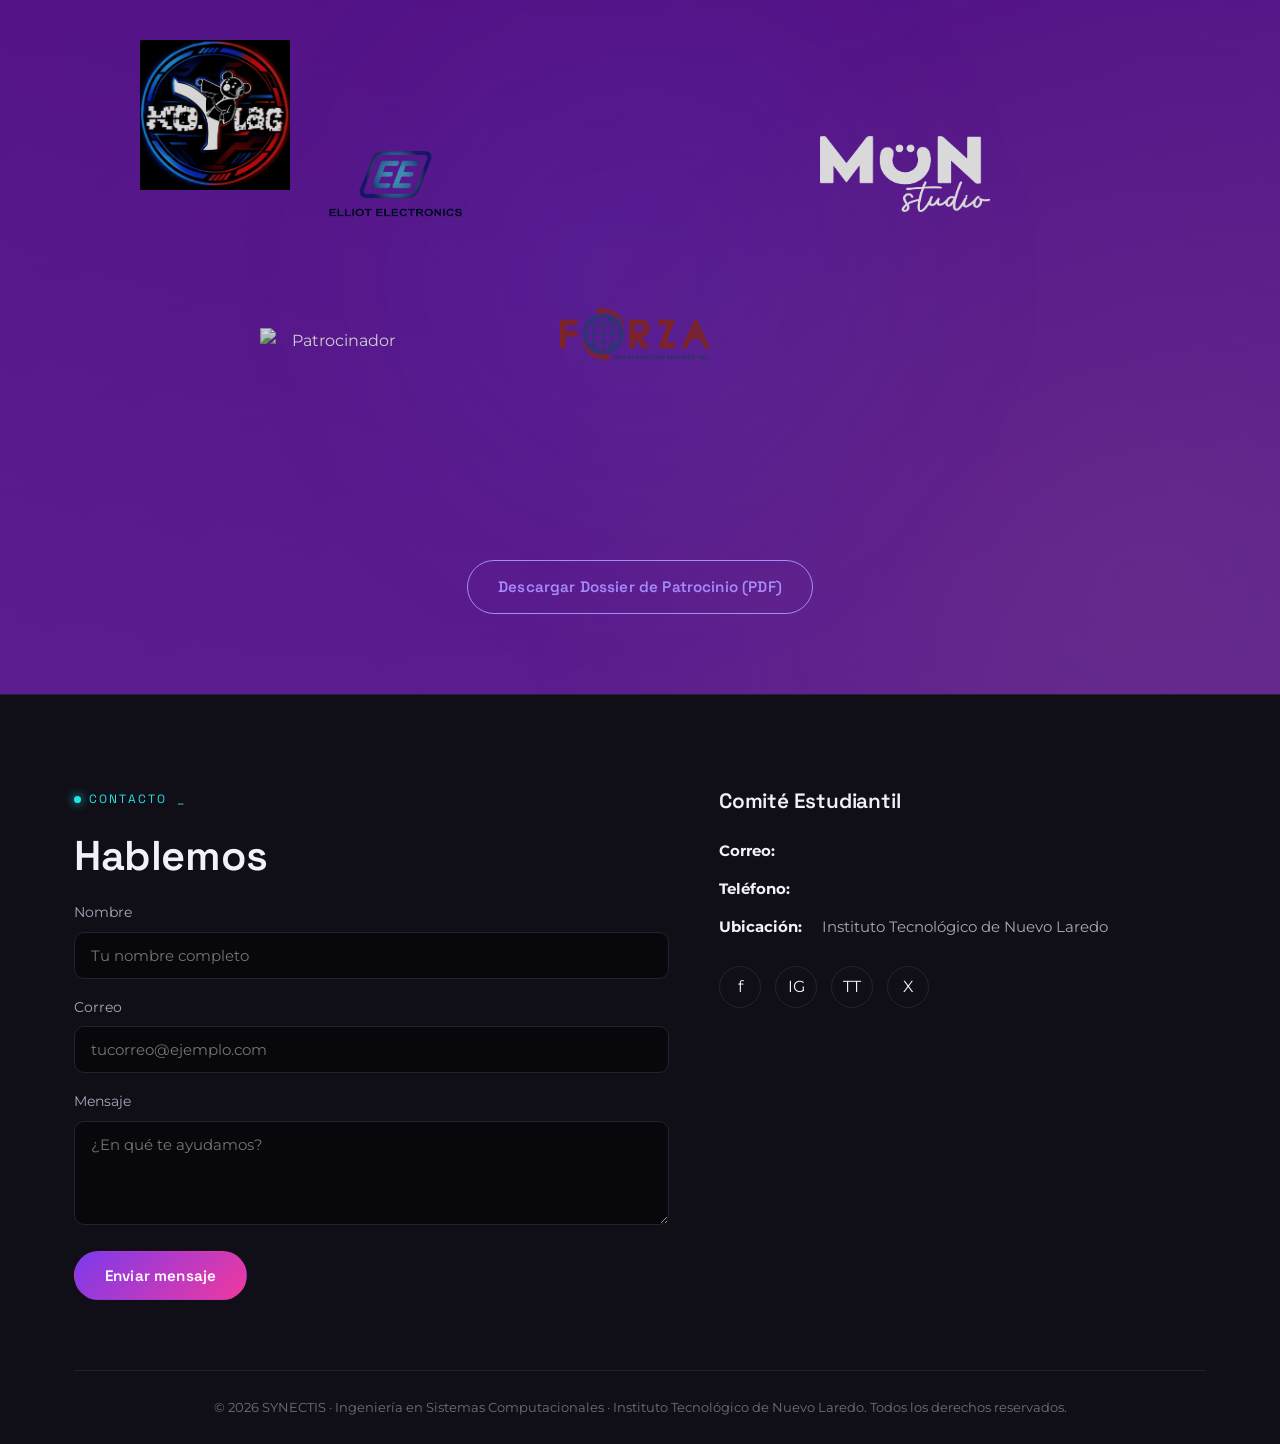
==== commit 7f02f00b: "ejemplo" ====
--- a/index.html
+++ b/index.html
@@ -195,6 +195,8 @@
           <div class="taller-meta">
             <span><b>Instructor:</b> Hugo Rangel Madrigales</span>
             <span><b>Horario:</b> Martes a Viernes, 8:00 AM - 12:00 PM</span>
+
+            <button type="button" class="btn btn-outline btn-small" style="margin-top: 12px; width: 100%;" onclick="abrirModalAlumnos('Mantenimiento de computadoras - Pedro Castro')">Ver alumnos inscritos</button>
           </div>
         </div>
         <div class="taller-card">
@@ -625,7 +627,7 @@
     <!-- Aquí colocas la lista privada de alumnos -->
     <div style="max-height: 300px; overflow-y: auto; padding-right: 5px;">
       <ul style="font-size: 0.9rem; color: var(--text-dim); padding-left: 20px; display: flex; flex-direction: column; gap: 8px;" id="listaAlumnosContenedor">
-        <li>Nombre del alumno 1</li>
+        <li>Karla Villa</li>
         <li>Nombre del alumno 2</li>
         <li>Nombre del alumno 3</li>
         <!-- Agrega los <li> que necesites -->
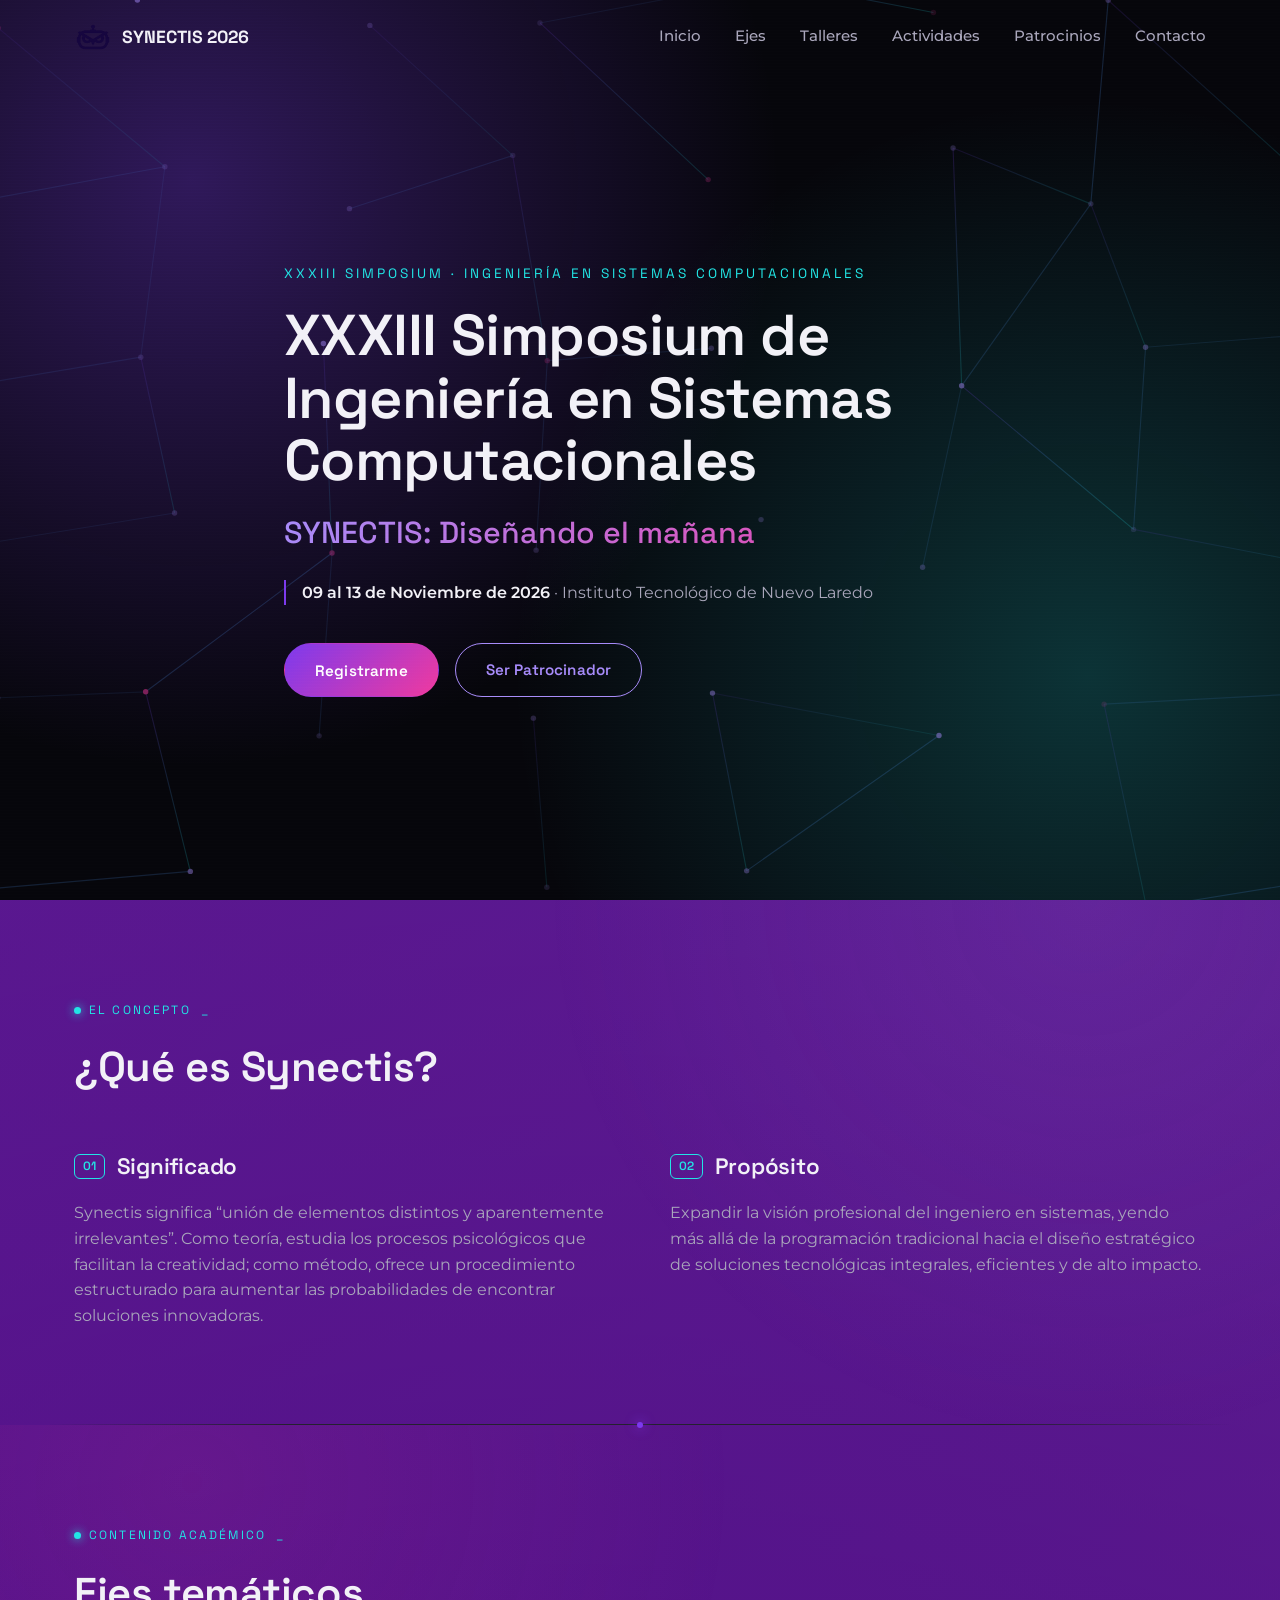
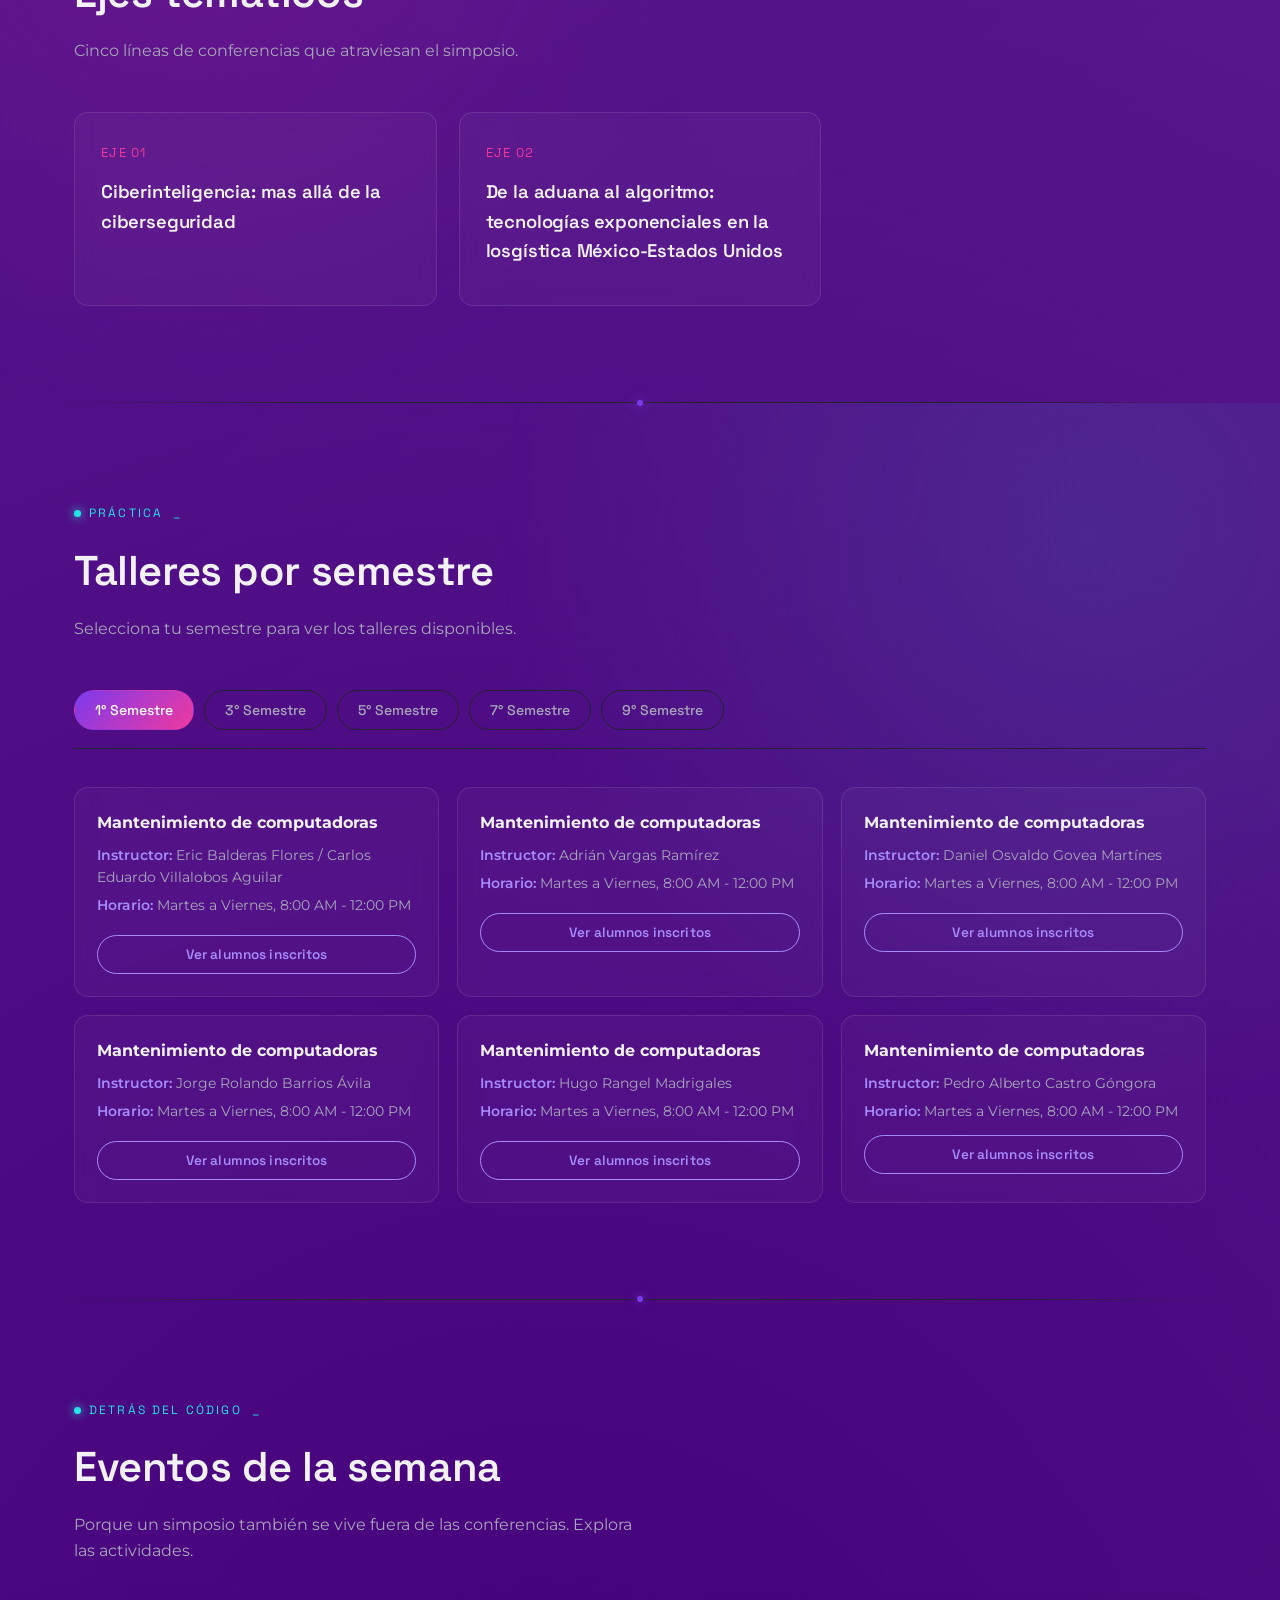
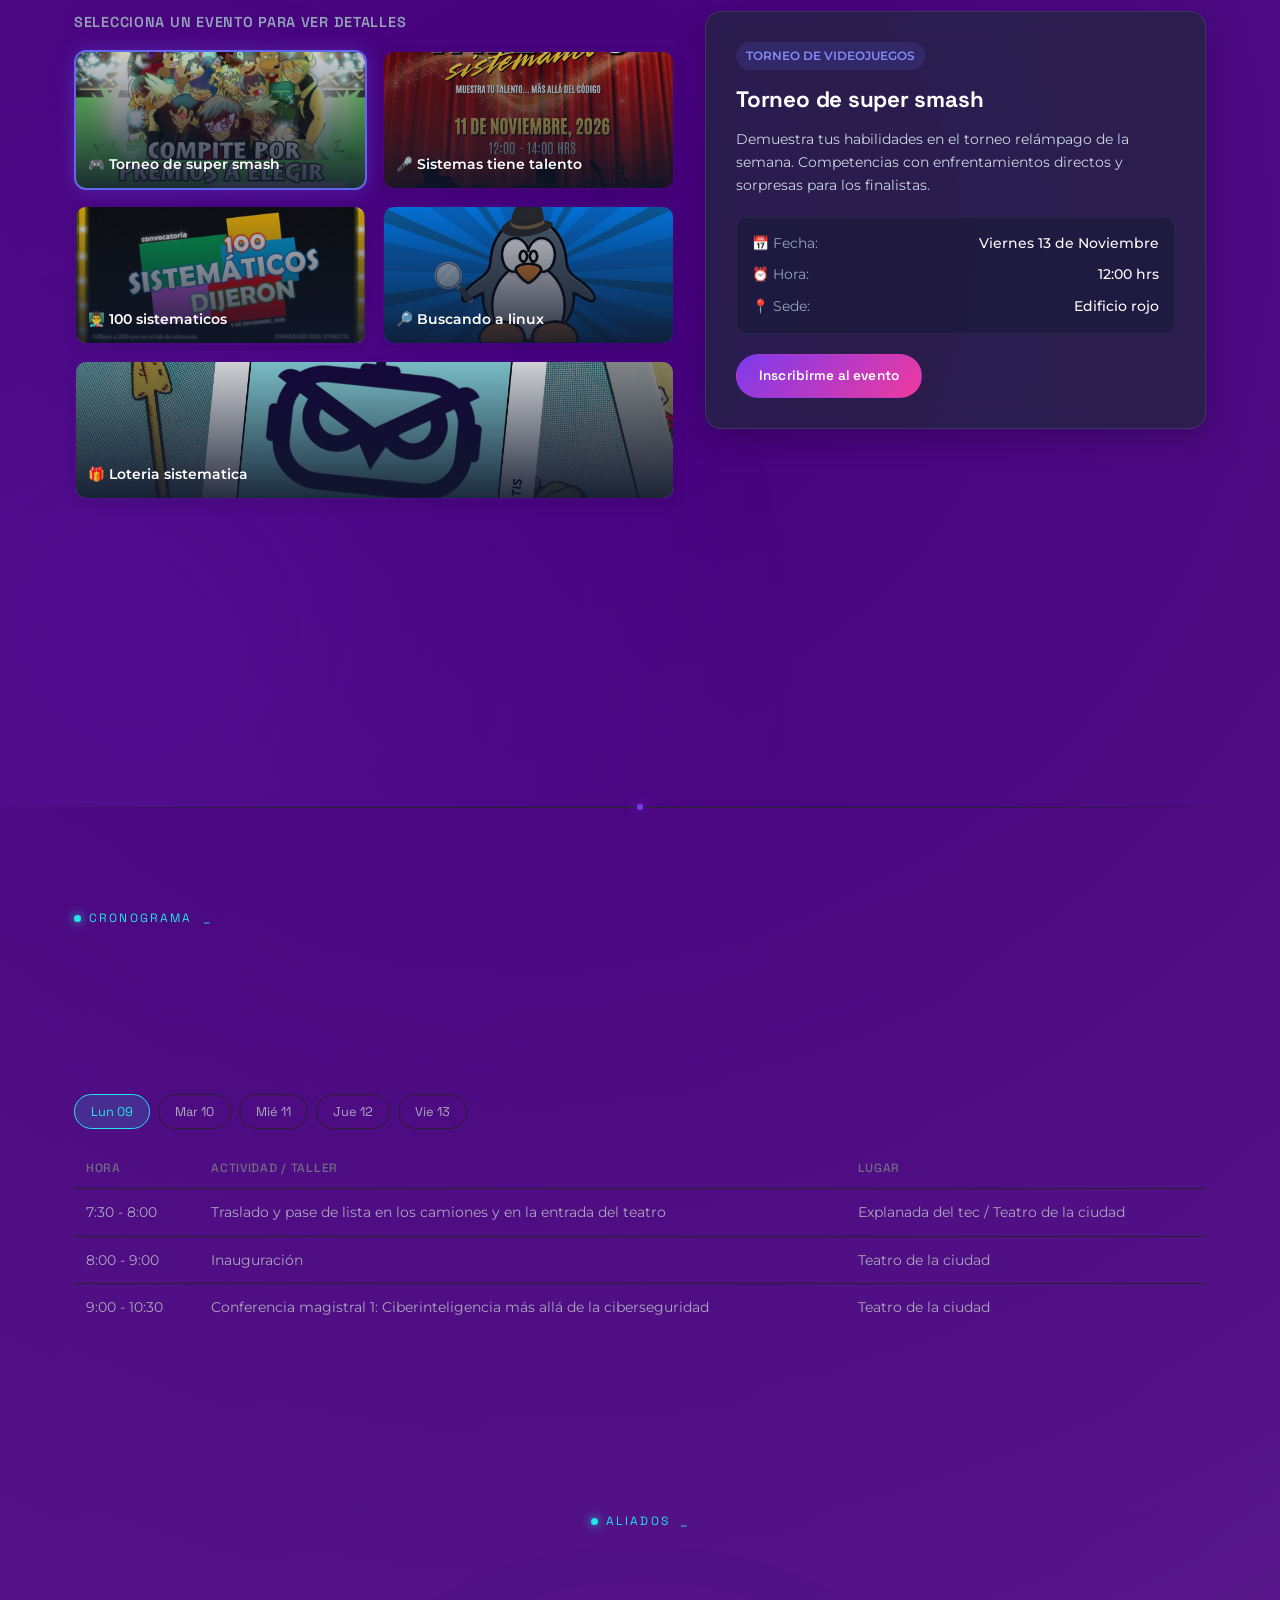
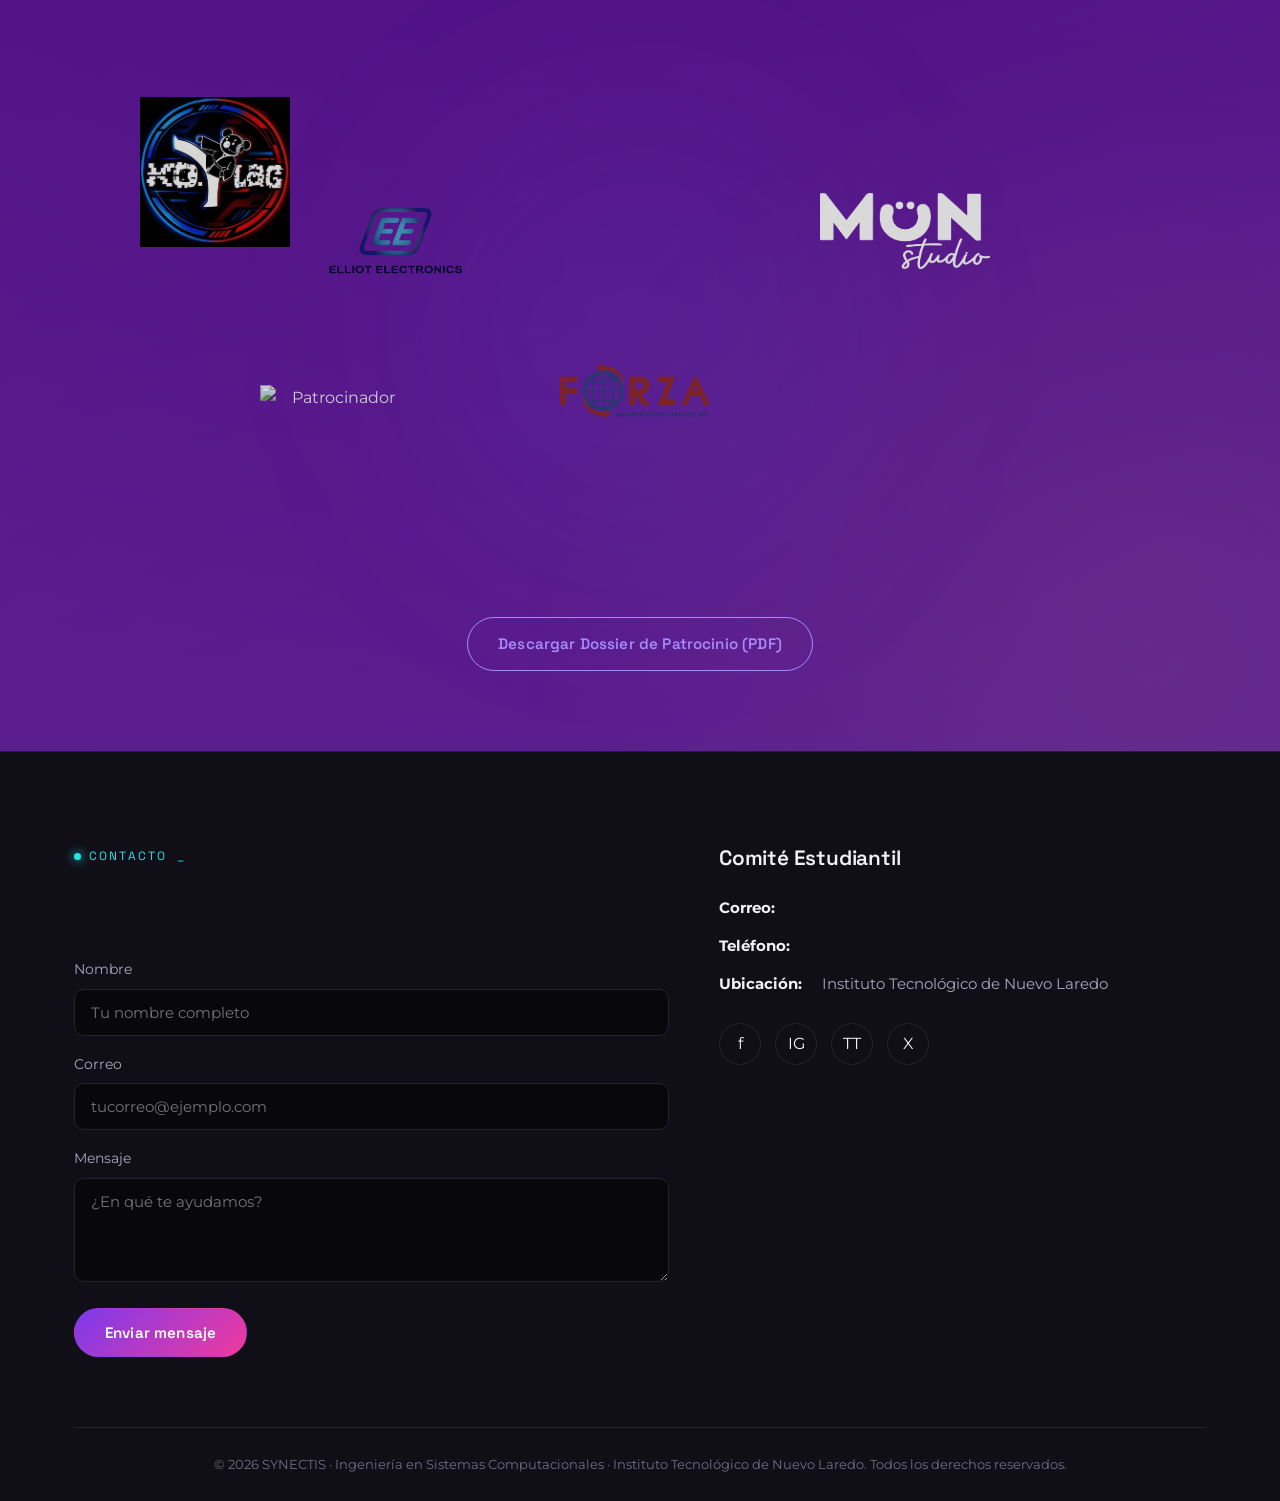
==== commit c91c2020: "5to intento" ====
--- a/index.html
+++ b/index.html
@@ -167,6 +167,8 @@
           <div class="taller-meta">
             <span><b>Instructor:</b> Eric Balderas Flores / Carlos Eduardo Villalobos Aguilar</span>
             <span><b>Horario:</b> Martes a Viernes, 8:00 AM - 12:00 PM</span>
+
+            <button type="button" class="btn btn-outline btn-small" style="margin-top: 12px; width: 100%;" onclick="abrirModalAlumnos('Mantenimiento de computadoras - Eric Balderas y Carlos Villalobos')">Ver alumnos inscritos</button>
           </div>
         </div>
         <div class="taller-card">
@@ -174,6 +176,8 @@
           <div class="taller-meta">
             <span><b>Instructor:</b> Adrián Vargas Ramírez</span>
             <span><b>Horario:</b> Martes a Viernes, 8:00 AM - 12:00 PM</span>
+
+            <button type="button" class="btn btn-outline btn-small" style="margin-top: 12px; width: 100%;" onclick="abrirModalAlumnos('Mantenimiento de computadoras - Adrián Vargas')">Ver alumnos inscritos</button>
           </div>
         </div>
         <div class="taller-card">
@@ -181,6 +185,8 @@
           <div class="taller-meta">
             <span><b>Instructor:</b> Daniel Osvaldo Govea Martínes</span>
             <span><b>Horario:</b> Martes a Viernes, 8:00 AM - 12:00 PM</span>
+
+            <button type="button" class="btn btn-outline btn-small" style="margin-top: 12px; width: 100%;" onclick="abrirModalAlumnos('Mantenimiento de computadoras - Daniel Govea')">Ver alumnos inscritos</button>
           </div>
         </div>
         <div class="taller-card">
@@ -188,6 +194,8 @@
           <div class="taller-meta">
             <span><b>Instructor:</b> Jorge Rolando Barrios Ávila</span>
             <span><b>Horario:</b> Martes a Viernes, 8:00 AM - 12:00 PM</span>
+
+            <button type="button" class="btn btn-outline btn-small" style="margin-top: 12px; width: 100%;" onclick="abrirModalAlumnos('Mantenimiento de computadoras - Jorge Barrios')">Ver alumnos inscritos</button>
           </div>
         </div>
         <div class="taller-card">
@@ -196,7 +204,7 @@
             <span><b>Instructor:</b> Hugo Rangel Madrigales</span>
             <span><b>Horario:</b> Martes a Viernes, 8:00 AM - 12:00 PM</span>
 
-            <button type="button" class="btn btn-outline btn-small" style="margin-top: 12px; width: 100%;" onclick="abrirModalAlumnos('Mantenimiento de computadoras - Pedro Castro')">Ver alumnos inscritos</button>
+            <button type="button" class="btn btn-outline btn-small" style="margin-top: 12px; width: 100%;" onclick="abrirModalAlumnos('Mantenimiento de computadoras - Hugo Rangel')">Ver alumnos inscritos</button>
           </div>
         </div>
         <div class="taller-card">
@@ -219,6 +227,8 @@
           <div class="taller-meta">
             <span><b>Instructor:</b> Francisco Bolivar Castañeda Mora</span>
             <span><b>Horario:</b> Martes a Viernes, 8:00 AM - 12:00 PM</span>
+
+            <button type="button" class="btn btn-outline btn-small" style="margin-top: 12px; width: 100%;" onclick="abrirModalAlumnos('Python Tiene documentación, las personas no - Francisco Castñeda')">Ver alumnos inscritos</button>
           </div>
         </div>
         <div class="taller-card">
@@ -226,6 +236,8 @@
           <div class="taller-meta">
             <span><b>Instructor:</b>César Martín Hernández</span>
             <span><b>Horario:</b> Martes a Viernes, 8:00 AM - 12:00 PM</span>
+
+            <button type="button" class="btn btn-outline btn-small" style="margin-top: 12px; width: 100%;" onclick="abrirModalAlumnos('Circuito Cerrado de Videovigilancia - César Hernández')">Ver alumnos inscritos</button>
           </div>
         </div>
         <div class="taller-card">
@@ -233,6 +245,8 @@
           <div class="taller-meta">
             <span><b>Instructor:</b> Gustavo Guzmán Hernández</span>
             <span><b>Horario:</b> Martes y miércoles, 8:00 AM - 12:00 PM</span>
+
+            <button type="button" class="btn btn-outline btn-small" style="margin-top: 12px; width: 100%;" onclick="abrirModalAlumnos('Fundamentos de CiberInteligencia - Gustavo Guzmán')">Ver alumnos inscritos</button>
           </div>
         </div>
         <div class="taller-card">
@@ -240,6 +254,8 @@
           <div class="taller-meta">
             <span><b>Instructor:</b> Adrián Ramírez Hernández</span>
             <span><b>Horario:</b> Martes a Viernes, 8:00 AM - 12:00 PM</span>
+
+            <button type="button" class="btn btn-outline btn-small" style="margin-top: 12px; width: 100%;" onclick="abrirModalAlumnos('Seduciendo a godot(Diseño de videojuegos) - Adrián Ramírez')">Ver alumnos inscritos</button>
           </div>
         </div>
         <div class="taller-card">
@@ -247,6 +263,8 @@
           <div class="taller-meta">
             <span><b>Instructor:</b> Gabriel Celis Maya</span>
             <span><b>Horario:</b> Martes a Viernes, 8:00 AM - 12:00 PM</span>
+
+            <button type="button" class="btn btn-outline btn-small" style="margin-top: 12px; width: 100%;" onclick="abrirModalAlumnos('Vibe coding vs Programador IA Agéntica - Gabriel Celis')">Ver alumnos inscritos</button>
           </div>
         </div>
       </div>
@@ -260,6 +278,8 @@
           <div class="taller-meta">
             <span><b>Instructor:</b>Jaime Sebastián Tenorio Rios</span>
             <span><b>Horario:</b>Martes a Viernes, 8:00 AM - 12:00 PM</span>
+
+            <button type="button" class="btn btn-outline btn-small" style="margin-top: 12px; width: 100%;" onclick="abrirModalAlumnos('Building AI Agents with LangChain & LangGraph - Jaime Tenorio')">Ver alumnos inscritos</button>
           </div>
         </div>
         <div class="taller-card">
@@ -267,6 +287,8 @@
           <div class="taller-meta">
             <span><b>Instructor:</b>Jesús Antonio Ramírez</span>
             <span><b>Horario:</b>Martes a jueves, 8:00 AM - 12:00 PM</span>
+
+            <button type="button" class="btn btn-outline btn-small" style="margin-top: 12px; width: 100%;" onclick="abrirModalAlumnos('CFDI 4.0  para Programadores: Estructura y Reglas de Procesamiento - Jesús Ramírez')">Ver alumnos inscritos</button>
           </div>
         </div>
         <div class="taller-card">
@@ -274,6 +296,8 @@
           <div class="taller-meta">
             <span><b>Instructor:</b> Joaquín Salas Hernández</span>
             <span><b>Horario:</b> Martes a viernes, 8:00 AM - 12:00 PM</span>
+
+            <button type="button" class="btn btn-outline btn-small" style="margin-top: 12px; width: 100%;" onclick="abrirModalAlumnos('Power BI – Análisis de Datos Avanzado - Joaquín Salas')">Ver alumnos inscritos</button>
           </div>
         </div>
       </div>
@@ -287,6 +311,8 @@
           <div class="taller-meta">
             <span><b>Instructor:</b> Bruno López Takeyas</span>
             <span><b>Horario:</b> Martes a viernes, 8:00 AM - 12:00 PM</span>
+
+            <button type="button" class="btn btn-outline btn-small" style="margin-top: 12px; width: 100%;" onclick="abrirModalAlumnos('Sistemas expertos - Bruno Lopez')">Ver alumnos inscritos</button>
           </div>
         </div>
         <div class="taller-card">
@@ -294,6 +320,8 @@
           <div class="taller-meta">
             <span><b>Instructor:</b> Joel Maldonado Canche</span>
             <span><b>Horario:</b> Martes a viernes, 8:00 AM - 11:00 AM</span>
+
+            <button type="button" class="btn btn-outline btn-small" style="margin-top: 12px; width: 100%;" onclick="abrirModalAlumnos('Desarrollo de APIs con Nest.js: de la creación hasta el despliegue. - Joel Maldonado')">Ver alumnos inscritos</button>
           </div>
         </div>
         <div class="taller-card">
@@ -301,6 +329,8 @@
           <div class="taller-meta">
             <span><b>Instructor:</b> José Luis Ortega Ordaz</span>
             <span><b>Horario:</b> Martes a viernes, 8:00 AM - 12:00 PM</span>
+
+            <button type="button" class="btn btn-outline btn-small" style="margin-top: 12px; width: 100%;" onclick="abrirModalAlumnos('Tecnologías de la información en la Gestión del Comercio Exterior - José Ortega')">Ver alumnos inscritos</button>
           </div>
         </div>
       </div>
@@ -314,6 +344,8 @@
           <div class="taller-meta">
             <span><b>Instructor:</b>Jesús Alejadro Mancilla</span>
             <span><b>Horario:</b> Martes a viernes, 8:00 AM - 12:00 PM</span>
+
+            <button type="button" class="btn btn-outline btn-small" style="margin-top: 12px; width: 100%;" onclick="abrirModalAlumnos('Aduanas, pedimentos, clasificación arancelaria, etc. - Jesús Mancilla')">Ver alumnos inscritos</button>
           </div>
         </div>
         <div class="taller-card">
@@ -321,6 +353,8 @@
           <div class="taller-meta">
             <span><b>Instructor:</b> Alan Miguel Ordoñes Gomez</span>
             <span><b>Horario:</b> Martes a viernes, 4:00 PM - 7:00 PM</span>
+
+            <button type="button" class="btn btn-outline btn-small" style="margin-top: 12px; width: 100%;" onclick="abrirModalAlumnos('Ingeniero 360: Salud, Dinero y Éxito con ChatGPT - Alan Ordoñes')">Ver alumnos inscritos</button>
           </div>
         </div>
       </div>
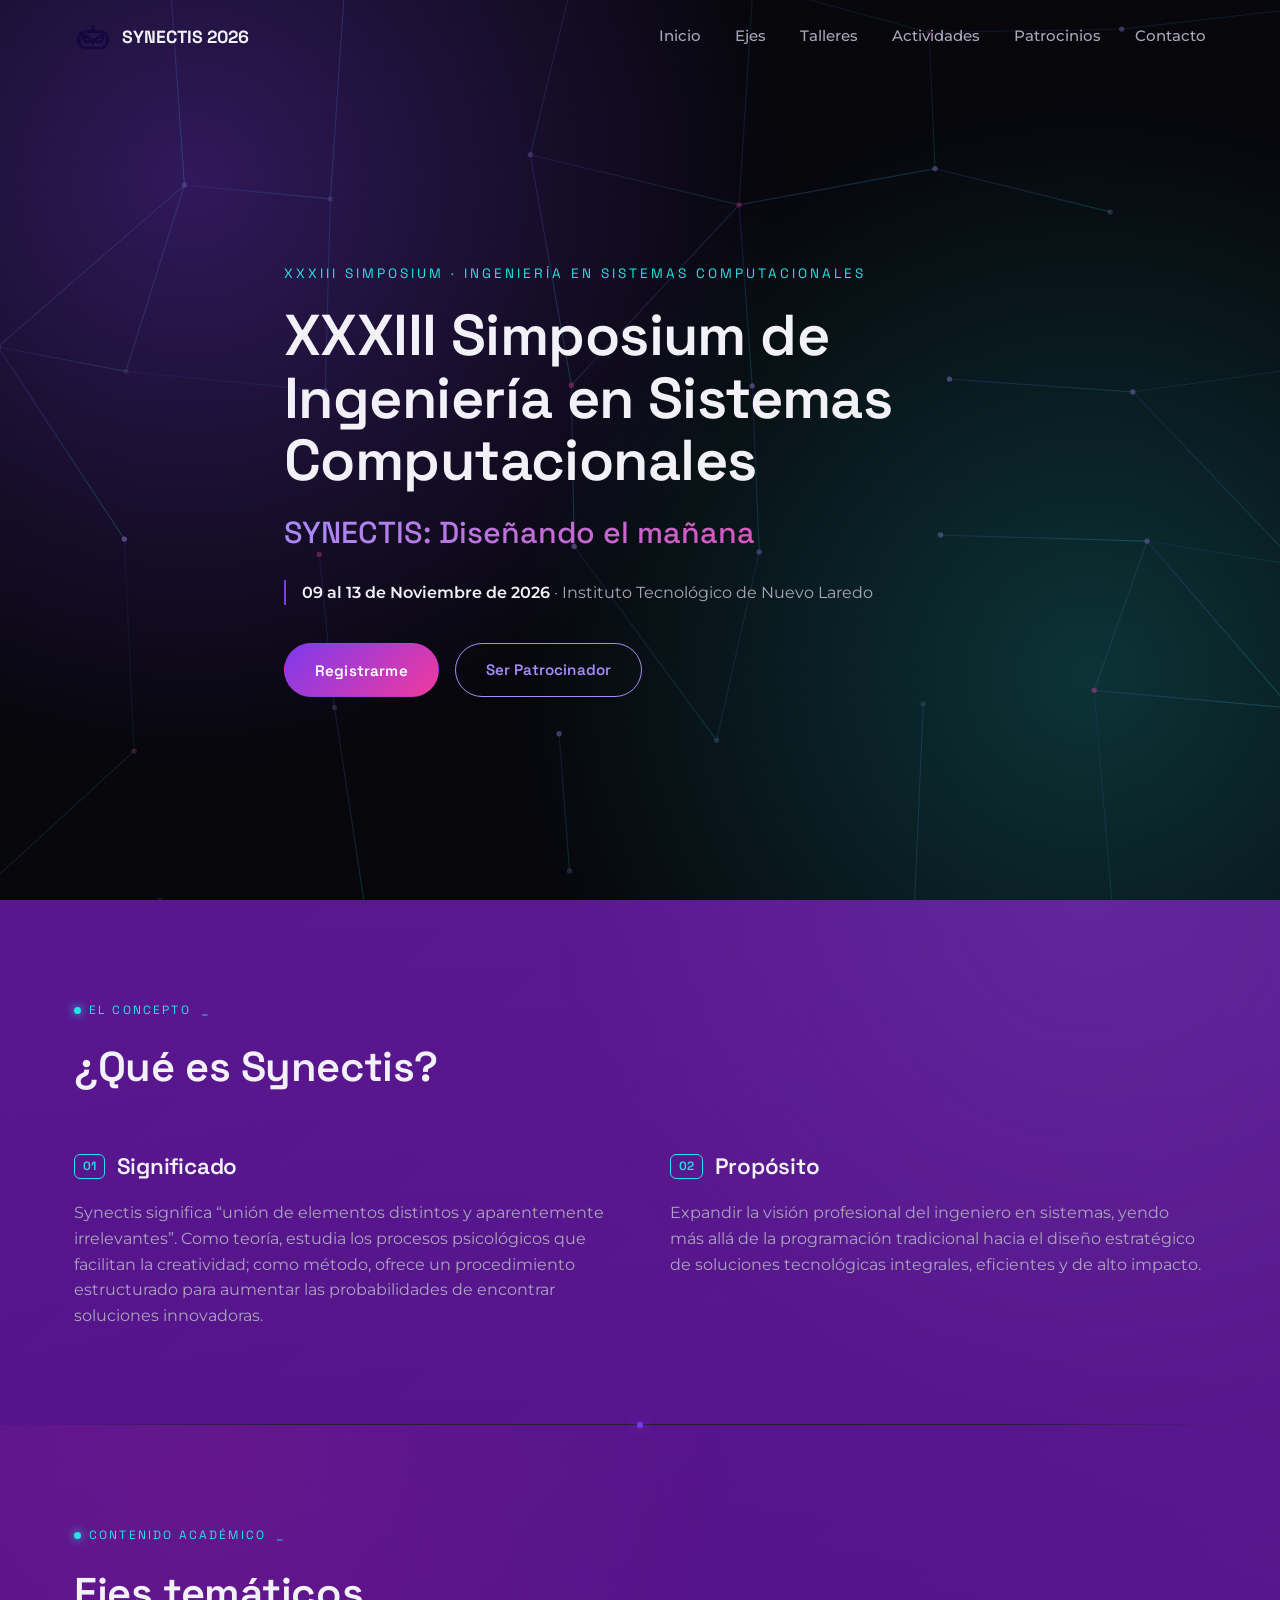
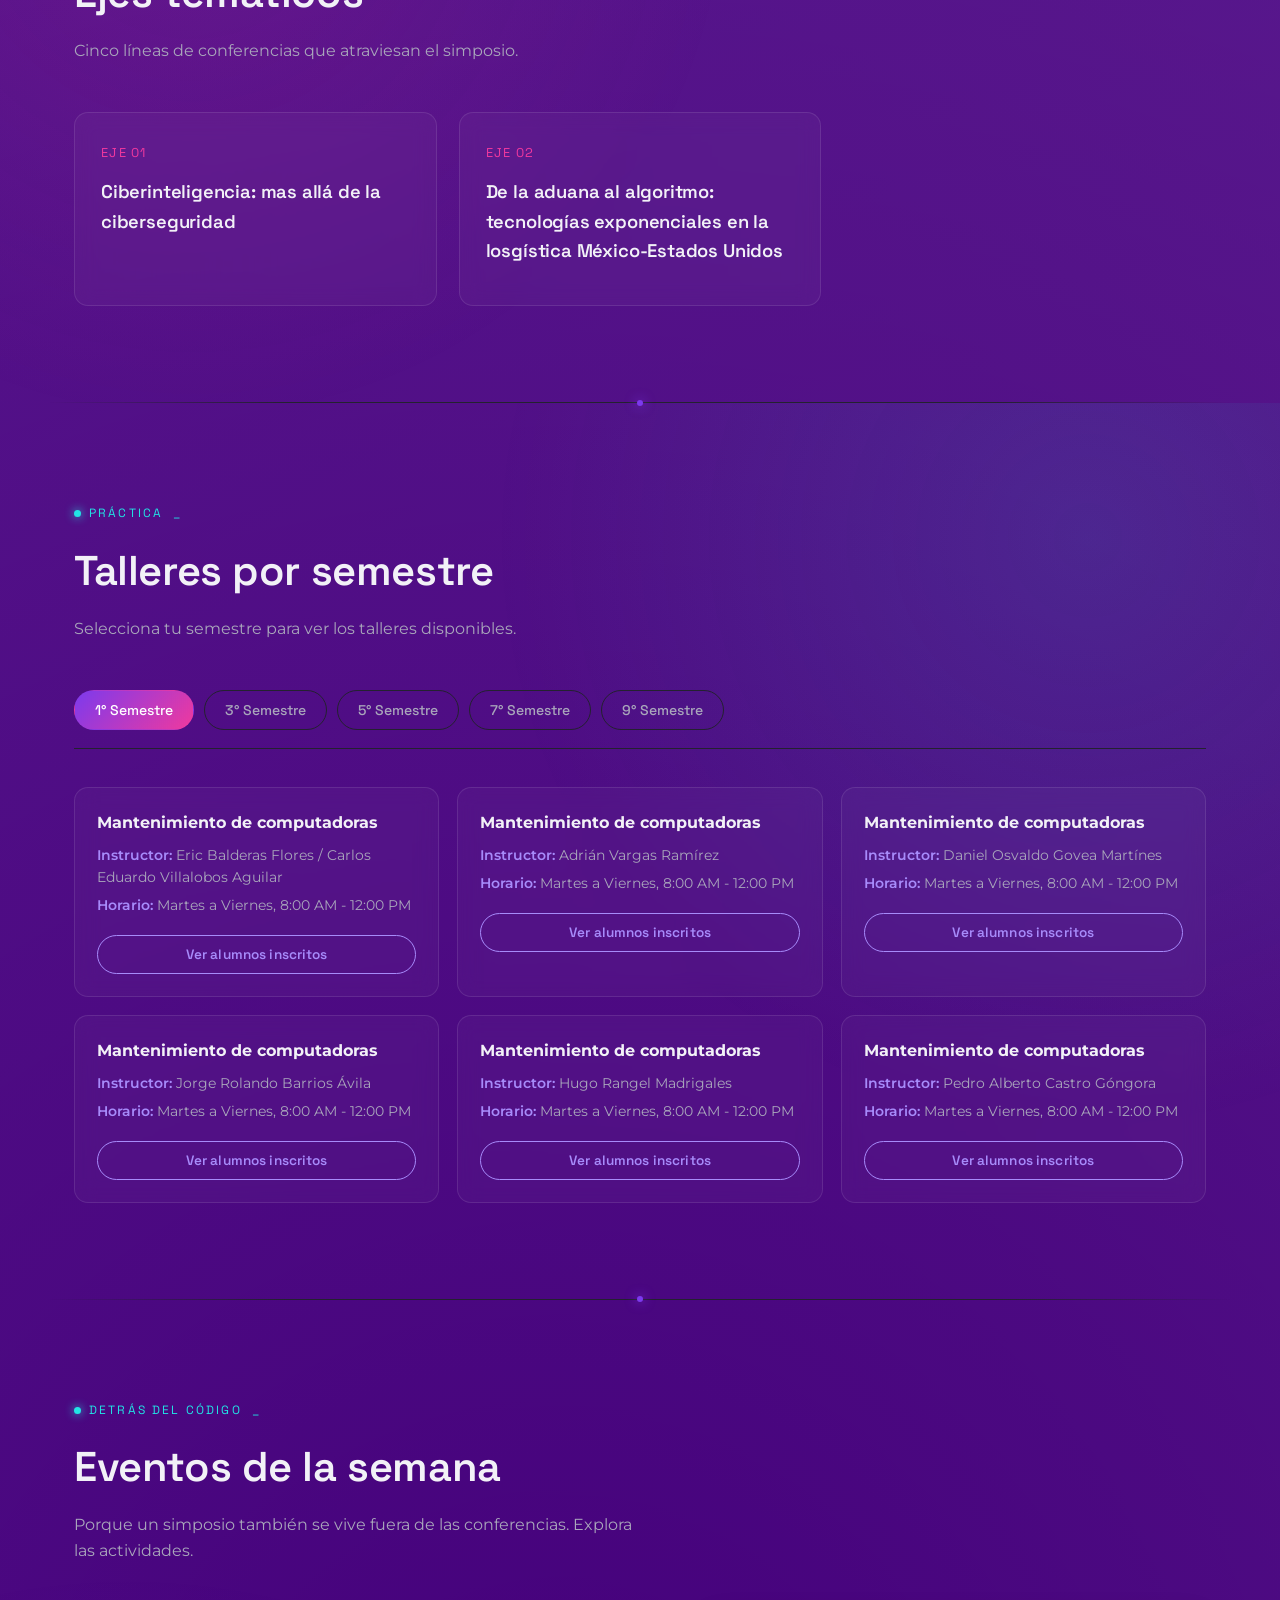
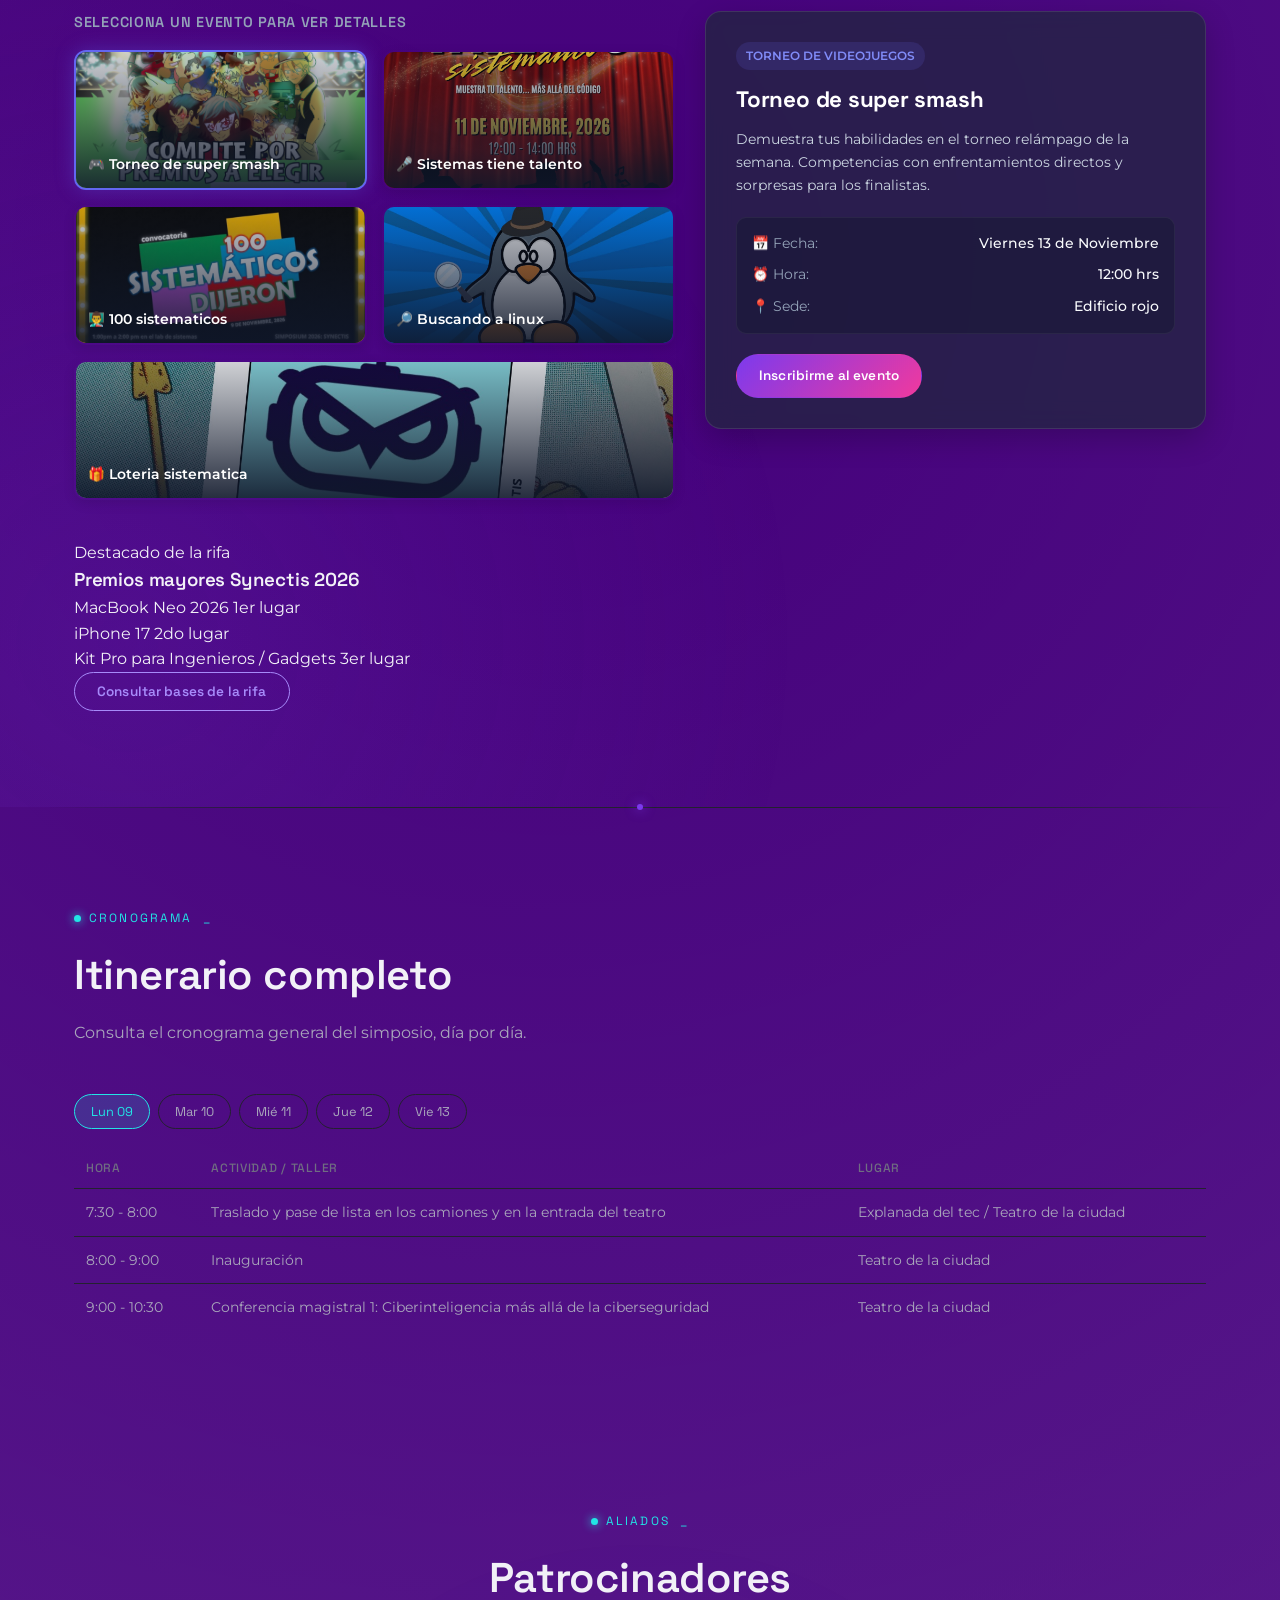
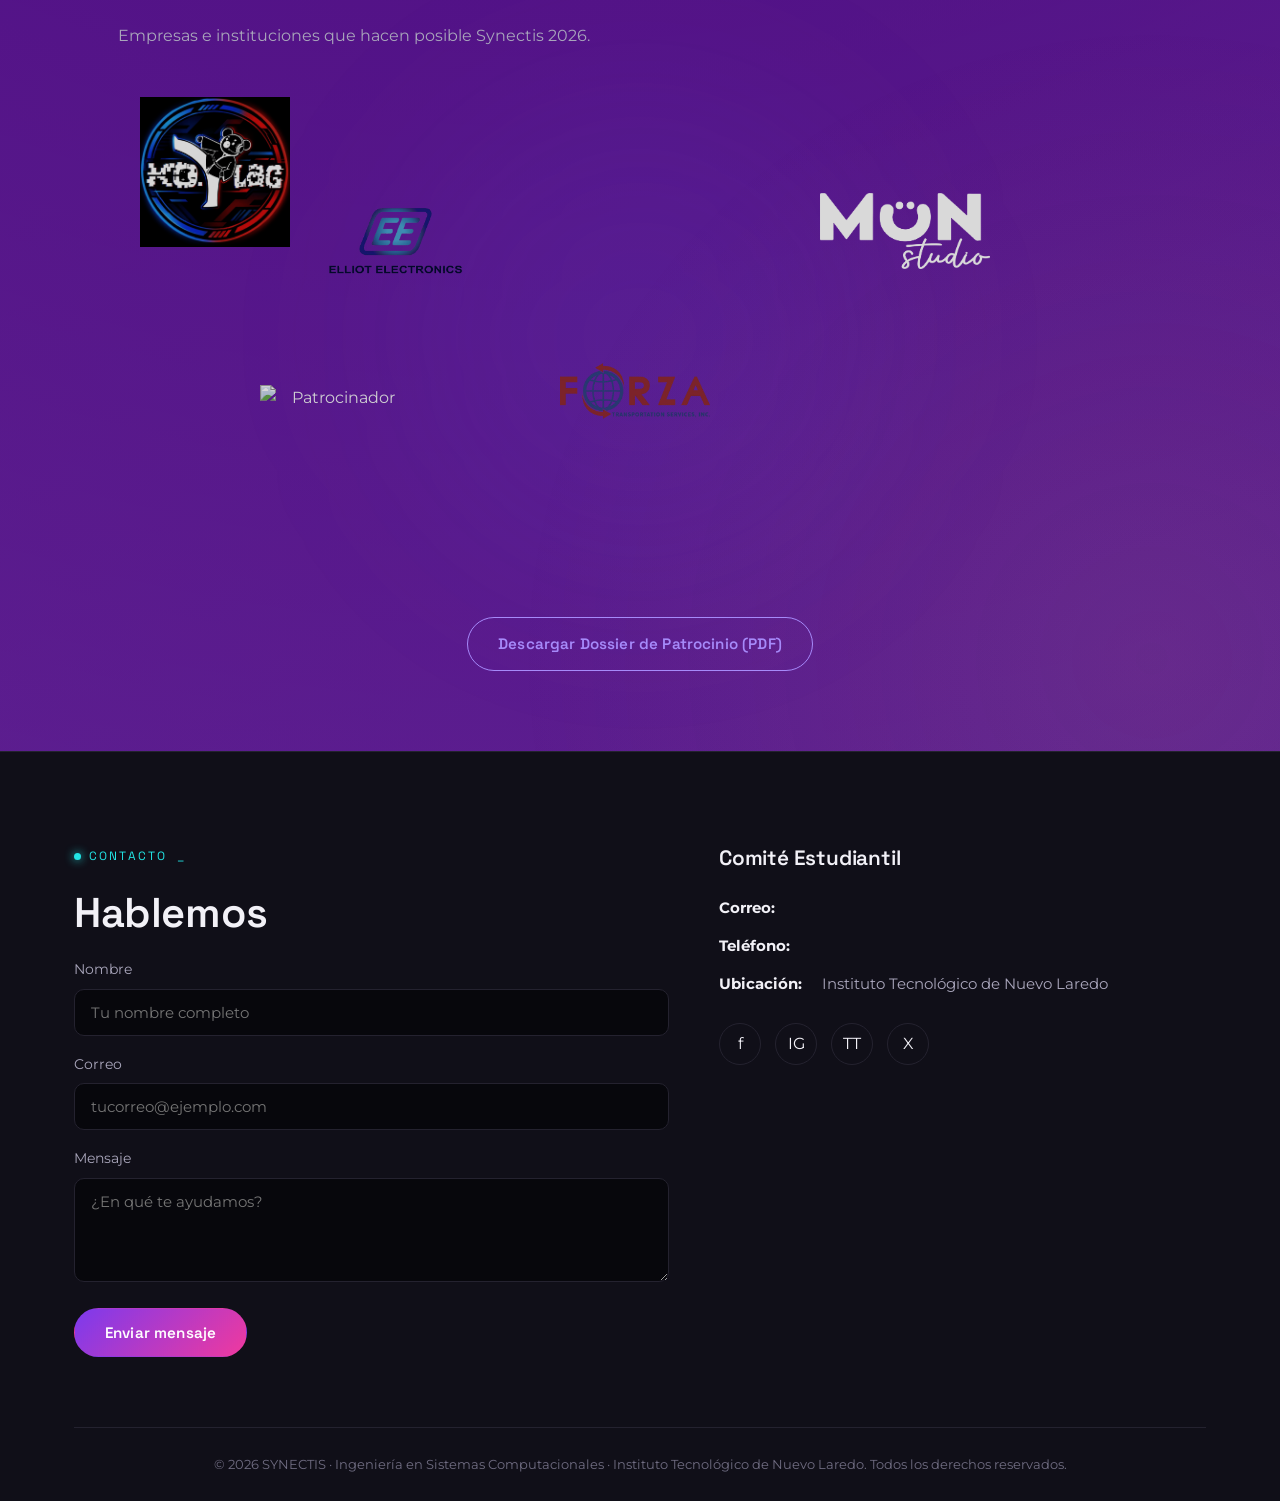
==== commit 77d5301e: "ultimo intento de lista de alumnos" ====
--- a/index.html
+++ b/index.html
@@ -167,8 +167,7 @@
           <div class="taller-meta">
             <span><b>Instructor:</b> Eric Balderas Flores / Carlos Eduardo Villalobos Aguilar</span>
             <span><b>Horario:</b> Martes a Viernes, 8:00 AM - 12:00 PM</span>
-
-            <button type="button" class="btn btn-outline btn-small" style="margin-top: 12px; width: 100%;" onclick="abrirModalAlumnos('Mantenimiento de computadoras - Eric Balderas y Carlos Villalobos')">Ver alumnos inscritos</button>
+            <button type="button" class="btn btn-outline btn-small" style="margin-top: 12px; width: 100%;" onclick="abrirModalAlumnos('taller-1-1')">Ver alumnos inscritos</button>
           </div>
         </div>
         <div class="taller-card">
@@ -176,8 +175,7 @@
           <div class="taller-meta">
             <span><b>Instructor:</b> Adrián Vargas Ramírez</span>
             <span><b>Horario:</b> Martes a Viernes, 8:00 AM - 12:00 PM</span>
-
-            <button type="button" class="btn btn-outline btn-small" style="margin-top: 12px; width: 100%;" onclick="abrirModalAlumnos('Mantenimiento de computadoras - Adrián Vargas')">Ver alumnos inscritos</button>
+            <button type="button" class="btn btn-outline btn-small" style="margin-top: 12px; width: 100%;" onclick="abrirModalAlumnos('taller-1-2')">Ver alumnos inscritos</button>
           </div>
         </div>
         <div class="taller-card">
@@ -185,8 +183,7 @@
           <div class="taller-meta">
             <span><b>Instructor:</b> Daniel Osvaldo Govea Martínes</span>
             <span><b>Horario:</b> Martes a Viernes, 8:00 AM - 12:00 PM</span>
-
-            <button type="button" class="btn btn-outline btn-small" style="margin-top: 12px; width: 100%;" onclick="abrirModalAlumnos('Mantenimiento de computadoras - Daniel Govea')">Ver alumnos inscritos</button>
+            <button type="button" class="btn btn-outline btn-small" style="margin-top: 12px; width: 100%;" onclick="abrirModalAlumnos('taller-1-3')">Ver alumnos inscritos</button>
           </div>
         </div>
         <div class="taller-card">
@@ -194,8 +191,7 @@
           <div class="taller-meta">
             <span><b>Instructor:</b> Jorge Rolando Barrios Ávila</span>
             <span><b>Horario:</b> Martes a Viernes, 8:00 AM - 12:00 PM</span>
-
-            <button type="button" class="btn btn-outline btn-small" style="margin-top: 12px; width: 100%;" onclick="abrirModalAlumnos('Mantenimiento de computadoras - Jorge Barrios')">Ver alumnos inscritos</button>
+            <button type="button" class="btn btn-outline btn-small" style="margin-top: 12px; width: 100%;" onclick="abrirModalAlumnos('taller-1-4')">Ver alumnos inscritos</button>
           </div>
         </div>
         <div class="taller-card">
@@ -203,8 +199,7 @@
           <div class="taller-meta">
             <span><b>Instructor:</b> Hugo Rangel Madrigales</span>
             <span><b>Horario:</b> Martes a Viernes, 8:00 AM - 12:00 PM</span>
-
-            <button type="button" class="btn btn-outline btn-small" style="margin-top: 12px; width: 100%;" onclick="abrirModalAlumnos('Mantenimiento de computadoras - Hugo Rangel')">Ver alumnos inscritos</button>
+            <button type="button" class="btn btn-outline btn-small" style="margin-top: 12px; width: 100%;" onclick="abrirModalAlumnos('taller-1-5')">Ver alumnos inscritos</button>
           </div>
         </div>
         <div class="taller-card">
@@ -212,9 +207,8 @@
           <div class="taller-meta">
             <span><b>Instructor:</b> Pedro Alberto Castro Góngora</span>
             <span><b>Horario:</b> Martes a Viernes, 8:00 AM - 12:00 PM</span>
-          </div>
-
-          <button type="button" class="btn btn-outline btn-small" style="margin-top: 12px; width: 100%;" onclick="abrirModalAlumnos('Mantenimiento de computadoras - Pedro Castro')">Ver alumnos inscritos</button>
+            <button type="button" class="btn btn-outline btn-small" style="margin-top: 12px; width: 100%;" onclick="abrirModalAlumnos('taller-1-6')">Ver alumnos inscritos</button>
+          </div>
         </div>
       </div>
     </div>
@@ -227,17 +221,15 @@
           <div class="taller-meta">
             <span><b>Instructor:</b> Francisco Bolivar Castañeda Mora</span>
             <span><b>Horario:</b> Martes a Viernes, 8:00 AM - 12:00 PM</span>
-
-            <button type="button" class="btn btn-outline btn-small" style="margin-top: 12px; width: 100%;" onclick="abrirModalAlumnos('Python Tiene documentación, las personas no - Francisco Castñeda')">Ver alumnos inscritos</button>
+            <button type="button" class="btn btn-outline btn-small" style="margin-top: 12px; width: 100%;" onclick="abrirModalAlumnos('taller-3-1')">Ver alumnos inscritos</button>
           </div>
         </div>
         <div class="taller-card">
           <h5>Circuito Cerrado de Videovigilancia</h5>
           <div class="taller-meta">
-            <span><b>Instructor:</b>César Martín Hernández</span>
-            <span><b>Horario:</b> Martes a Viernes, 8:00 AM - 12:00 PM</span>
-
-            <button type="button" class="btn btn-outline btn-small" style="margin-top: 12px; width: 100%;" onclick="abrirModalAlumnos('Circuito Cerrado de Videovigilancia - César Hernández')">Ver alumnos inscritos</button>
+            <span><b>Instructor:</b> César Martín Hernández</span>
+            <span><b>Horario:</b> Martes a Viernes, 8:00 AM - 12:00 PM</span>
+            <button type="button" class="btn btn-outline btn-small" style="margin-top: 12px; width: 100%;" onclick="abrirModalAlumnos('taller-3-2')">Ver alumnos inscritos</button>
           </div>
         </div>
         <div class="taller-card">
@@ -245,17 +237,15 @@
           <div class="taller-meta">
             <span><b>Instructor:</b> Gustavo Guzmán Hernández</span>
             <span><b>Horario:</b> Martes y miércoles, 8:00 AM - 12:00 PM</span>
-
-            <button type="button" class="btn btn-outline btn-small" style="margin-top: 12px; width: 100%;" onclick="abrirModalAlumnos('Fundamentos de CiberInteligencia - Gustavo Guzmán')">Ver alumnos inscritos</button>
-          </div>
-        </div>
-        <div class="taller-card">
-          <h5>Seduciendo a godot(Diseño de videojuegos)</h5>
+            <button type="button" class="btn btn-outline btn-small" style="margin-top: 12px; width: 100%;" onclick="abrirModalAlumnos('taller-3-3')">Ver alumnos inscritos</button>
+          </div>
+        </div>
+        <div class="taller-card">
+          <h5>Seduciendo a godot (Diseño de videojuegos)</h5>
           <div class="taller-meta">
             <span><b>Instructor:</b> Adrián Ramírez Hernández</span>
             <span><b>Horario:</b> Martes a Viernes, 8:00 AM - 12:00 PM</span>
-
-            <button type="button" class="btn btn-outline btn-small" style="margin-top: 12px; width: 100%;" onclick="abrirModalAlumnos('Seduciendo a godot(Diseño de videojuegos) - Adrián Ramírez')">Ver alumnos inscritos</button>
+            <button type="button" class="btn btn-outline btn-small" style="margin-top: 12px; width: 100%;" onclick="abrirModalAlumnos('taller-3-4')">Ver alumnos inscritos</button>
           </div>
         </div>
         <div class="taller-card">
@@ -263,8 +253,7 @@
           <div class="taller-meta">
             <span><b>Instructor:</b> Gabriel Celis Maya</span>
             <span><b>Horario:</b> Martes a Viernes, 8:00 AM - 12:00 PM</span>
-
-            <button type="button" class="btn btn-outline btn-small" style="margin-top: 12px; width: 100%;" onclick="abrirModalAlumnos('Vibe coding vs Programador IA Agéntica - Gabriel Celis')">Ver alumnos inscritos</button>
+            <button type="button" class="btn btn-outline btn-small" style="margin-top: 12px; width: 100%;" onclick="abrirModalAlumnos('taller-3-5')">Ver alumnos inscritos</button>
           </div>
         </div>
       </div>
@@ -276,19 +265,17 @@
         <div class="taller-card">
           <h5>Building AI Agents with LangChain & LangGraph</h5>
           <div class="taller-meta">
-            <span><b>Instructor:</b>Jaime Sebastián Tenorio Rios</span>
-            <span><b>Horario:</b>Martes a Viernes, 8:00 AM - 12:00 PM</span>
-
-            <button type="button" class="btn btn-outline btn-small" style="margin-top: 12px; width: 100%;" onclick="abrirModalAlumnos('Building AI Agents with LangChain & LangGraph - Jaime Tenorio')">Ver alumnos inscritos</button>
-          </div>
-        </div>
-        <div class="taller-card">
-          <h5>CFDI 4.0  para Programadores: Estructura y Reglas de Procesamiento</h5>
-          <div class="taller-meta">
-            <span><b>Instructor:</b>Jesús Antonio Ramírez</span>
-            <span><b>Horario:</b>Martes a jueves, 8:00 AM - 12:00 PM</span>
-
-            <button type="button" class="btn btn-outline btn-small" style="margin-top: 12px; width: 100%;" onclick="abrirModalAlumnos('CFDI 4.0  para Programadores: Estructura y Reglas de Procesamiento - Jesús Ramírez')">Ver alumnos inscritos</button>
+            <span><b>Instructor:</b> Jaime Sebastián Tenorio Rios</span>
+            <span><b>Horario:</b> Martes a Viernes, 8:00 AM - 12:00 PM</span>
+            <button type="button" class="btn btn-outline btn-small" style="margin-top: 12px; width: 100%;" onclick="abrirModalAlumnos('taller-5-1')">Ver alumnos inscritos</button>
+          </div>
+        </div>
+        <div class="taller-card">
+          <h5>CFDI 4.0 para Programadores: Estructura y Reglas de Procesamiento</h5>
+          <div class="taller-meta">
+            <span><b>Instructor:</b> Jesús Antonio Ramírez</span>
+            <span><b>Horario:</b> Martes a jueves, 8:00 AM - 12:00 PM</span>
+            <button type="button" class="btn btn-outline btn-small" style="margin-top: 12px; width: 100%;" onclick="abrirModalAlumnos('taller-5-2')">Ver alumnos inscritos</button>
           </div>
         </div>
         <div class="taller-card">
@@ -296,8 +283,7 @@
           <div class="taller-meta">
             <span><b>Instructor:</b> Joaquín Salas Hernández</span>
             <span><b>Horario:</b> Martes a viernes, 8:00 AM - 12:00 PM</span>
-
-            <button type="button" class="btn btn-outline btn-small" style="margin-top: 12px; width: 100%;" onclick="abrirModalAlumnos('Power BI – Análisis de Datos Avanzado - Joaquín Salas')">Ver alumnos inscritos</button>
+            <button type="button" class="btn btn-outline btn-small" style="margin-top: 12px; width: 100%;" onclick="abrirModalAlumnos('taller-5-3')">Ver alumnos inscritos</button>
           </div>
         </div>
       </div>
@@ -311,17 +297,15 @@
           <div class="taller-meta">
             <span><b>Instructor:</b> Bruno López Takeyas</span>
             <span><b>Horario:</b> Martes a viernes, 8:00 AM - 12:00 PM</span>
-
-            <button type="button" class="btn btn-outline btn-small" style="margin-top: 12px; width: 100%;" onclick="abrirModalAlumnos('Sistemas expertos - Bruno Lopez')">Ver alumnos inscritos</button>
-          </div>
-        </div>
-        <div class="taller-card">
-          <h5> Desarrollo de APIs con Nest.js: de la creación hasta el despliegue.</h5>
+            <button type="button" class="btn btn-outline btn-small" style="margin-top: 12px; width: 100%;" onclick="abrirModalAlumnos('taller-7-1')">Ver alumnos inscritos</button>
+          </div>
+        </div>
+        <div class="taller-card">
+          <h5>Desarrollo de APIs con Nest.js: de la creación hasta el despliegue.</h5>
           <div class="taller-meta">
             <span><b>Instructor:</b> Joel Maldonado Canche</span>
             <span><b>Horario:</b> Martes a viernes, 8:00 AM - 11:00 AM</span>
-
-            <button type="button" class="btn btn-outline btn-small" style="margin-top: 12px; width: 100%;" onclick="abrirModalAlumnos('Desarrollo de APIs con Nest.js: de la creación hasta el despliegue. - Joel Maldonado')">Ver alumnos inscritos</button>
+            <button type="button" class="btn btn-outline btn-small" style="margin-top: 12px; width: 100%;" onclick="abrirModalAlumnos('taller-7-2')">Ver alumnos inscritos</button>
           </div>
         </div>
         <div class="taller-card">
@@ -329,8 +313,7 @@
           <div class="taller-meta">
             <span><b>Instructor:</b> José Luis Ortega Ordaz</span>
             <span><b>Horario:</b> Martes a viernes, 8:00 AM - 12:00 PM</span>
-
-            <button type="button" class="btn btn-outline btn-small" style="margin-top: 12px; width: 100%;" onclick="abrirModalAlumnos('Tecnologías de la información en la Gestión del Comercio Exterior - José Ortega')">Ver alumnos inscritos</button>
+            <button type="button" class="btn btn-outline btn-small" style="margin-top: 12px; width: 100%;" onclick="abrirModalAlumnos('taller-7-3')">Ver alumnos inscritos</button>
           </div>
         </div>
       </div>
@@ -340,12 +323,11 @@
     <div class="tab-panel" id="sem9">
       <div class="taller-grid">
         <div class="taller-card">
-          <h5>(Aduanas, pedimentos, clasificación arancelaria, etc.)</h5>
-          <div class="taller-meta">
-            <span><b>Instructor:</b>Jesús Alejadro Mancilla</span>
+          <h5>Aduanas, pedimentos, clasificación arancelaria, etc.</h5>
+          <div class="taller-meta">
+            <span><b>Instructor:</b> Jesús Alejandro Mancilla</span>
             <span><b>Horario:</b> Martes a viernes, 8:00 AM - 12:00 PM</span>
-
-            <button type="button" class="btn btn-outline btn-small" style="margin-top: 12px; width: 100%;" onclick="abrirModalAlumnos('Aduanas, pedimentos, clasificación arancelaria, etc. - Jesús Mancilla')">Ver alumnos inscritos</button>
+            <button type="button" class="btn btn-outline btn-small" style="margin-top: 12px; width: 100%;" onclick="abrirModalAlumnos('taller-9-1')">Ver alumnos inscritos</button>
           </div>
         </div>
         <div class="taller-card">
@@ -353,8 +335,7 @@
           <div class="taller-meta">
             <span><b>Instructor:</b> Alan Miguel Ordoñes Gomez</span>
             <span><b>Horario:</b> Martes a viernes, 4:00 PM - 7:00 PM</span>
-
-            <button type="button" class="btn btn-outline btn-small" style="margin-top: 12px; width: 100%;" onclick="abrirModalAlumnos('Ingeniero 360: Salud, Dinero y Éxito con ChatGPT - Alan Ordoñes')">Ver alumnos inscritos</button>
+            <button type="button" class="btn btn-outline btn-small" style="margin-top: 12px; width: 100%;" onclick="abrirModalAlumnos('taller-9-2')">Ver alumnos inscritos</button>
           </div>
         </div>
       </div>
@@ -363,7 +344,6 @@
 </section>
 
 <div class="thread-divider container"></div>
-
 <!-- ============================================================
      EXPERIENCIA Y RIFAS
      ============================================================ -->
